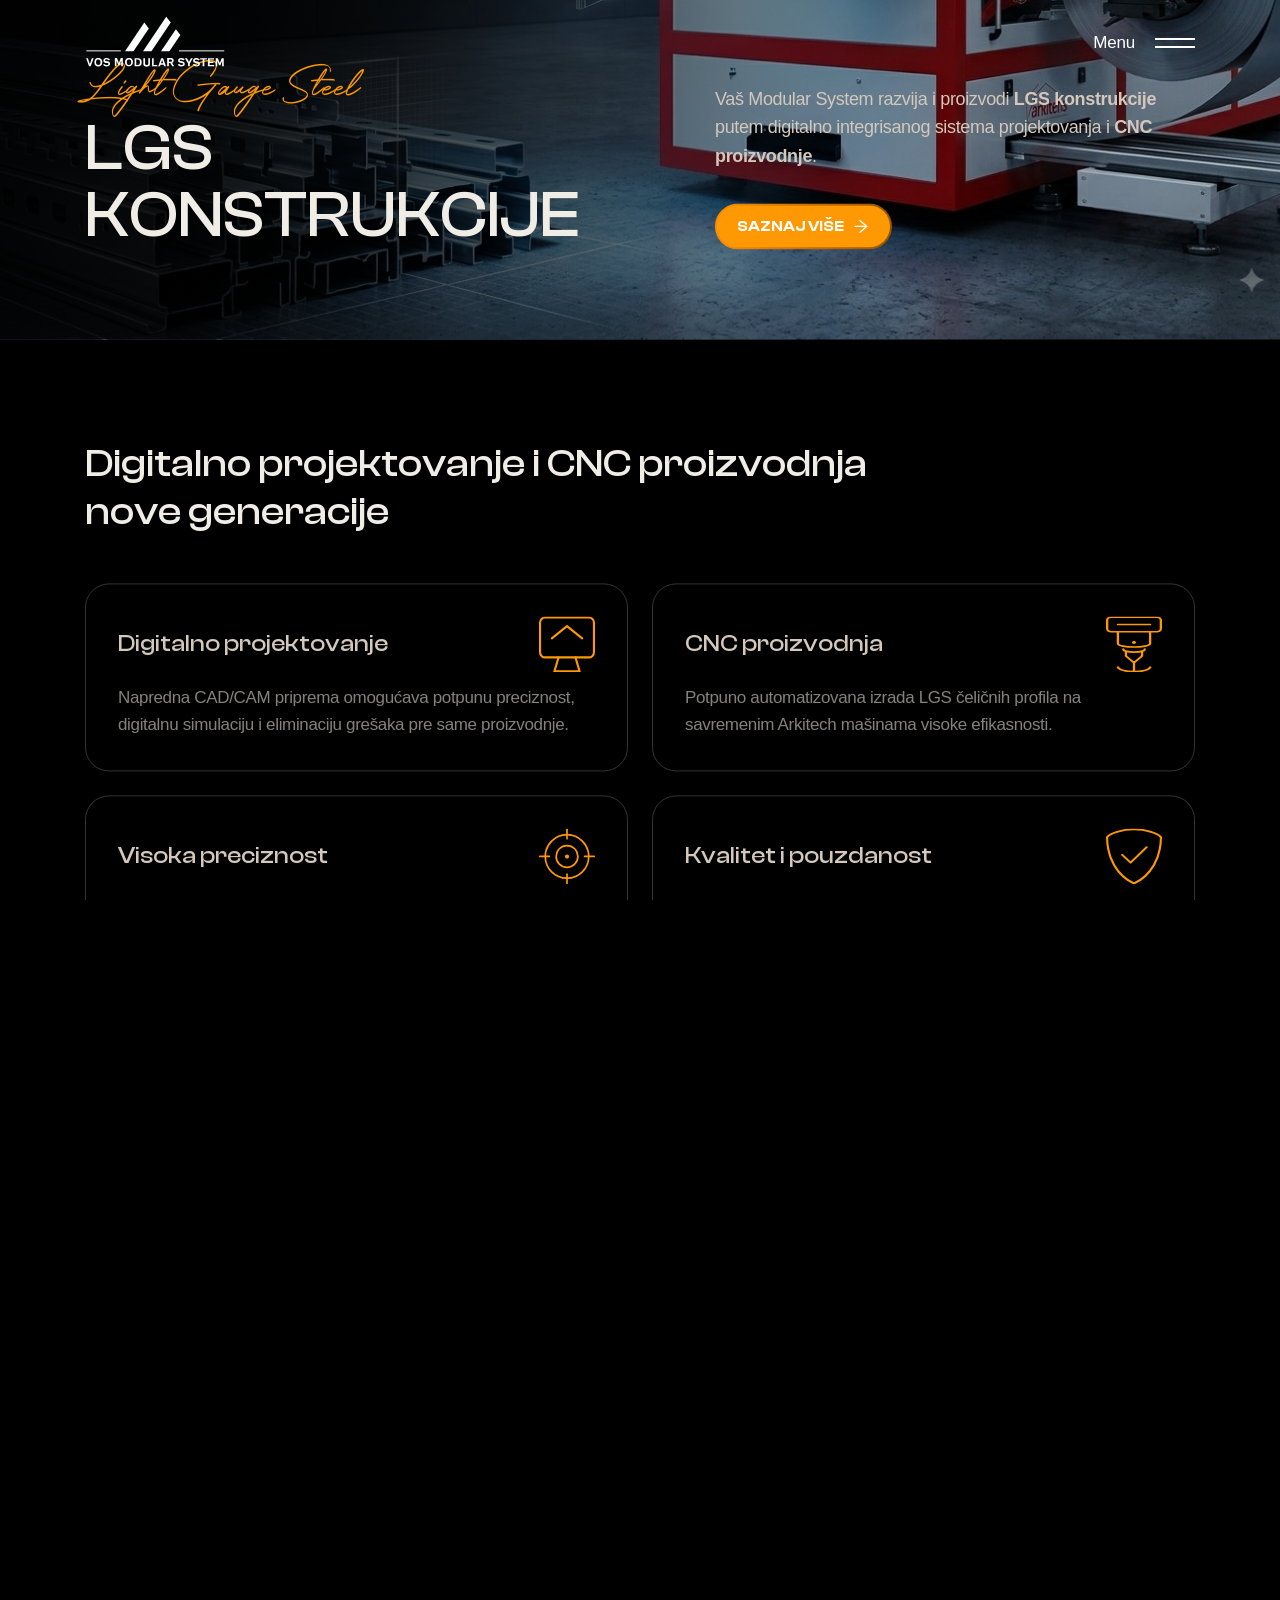
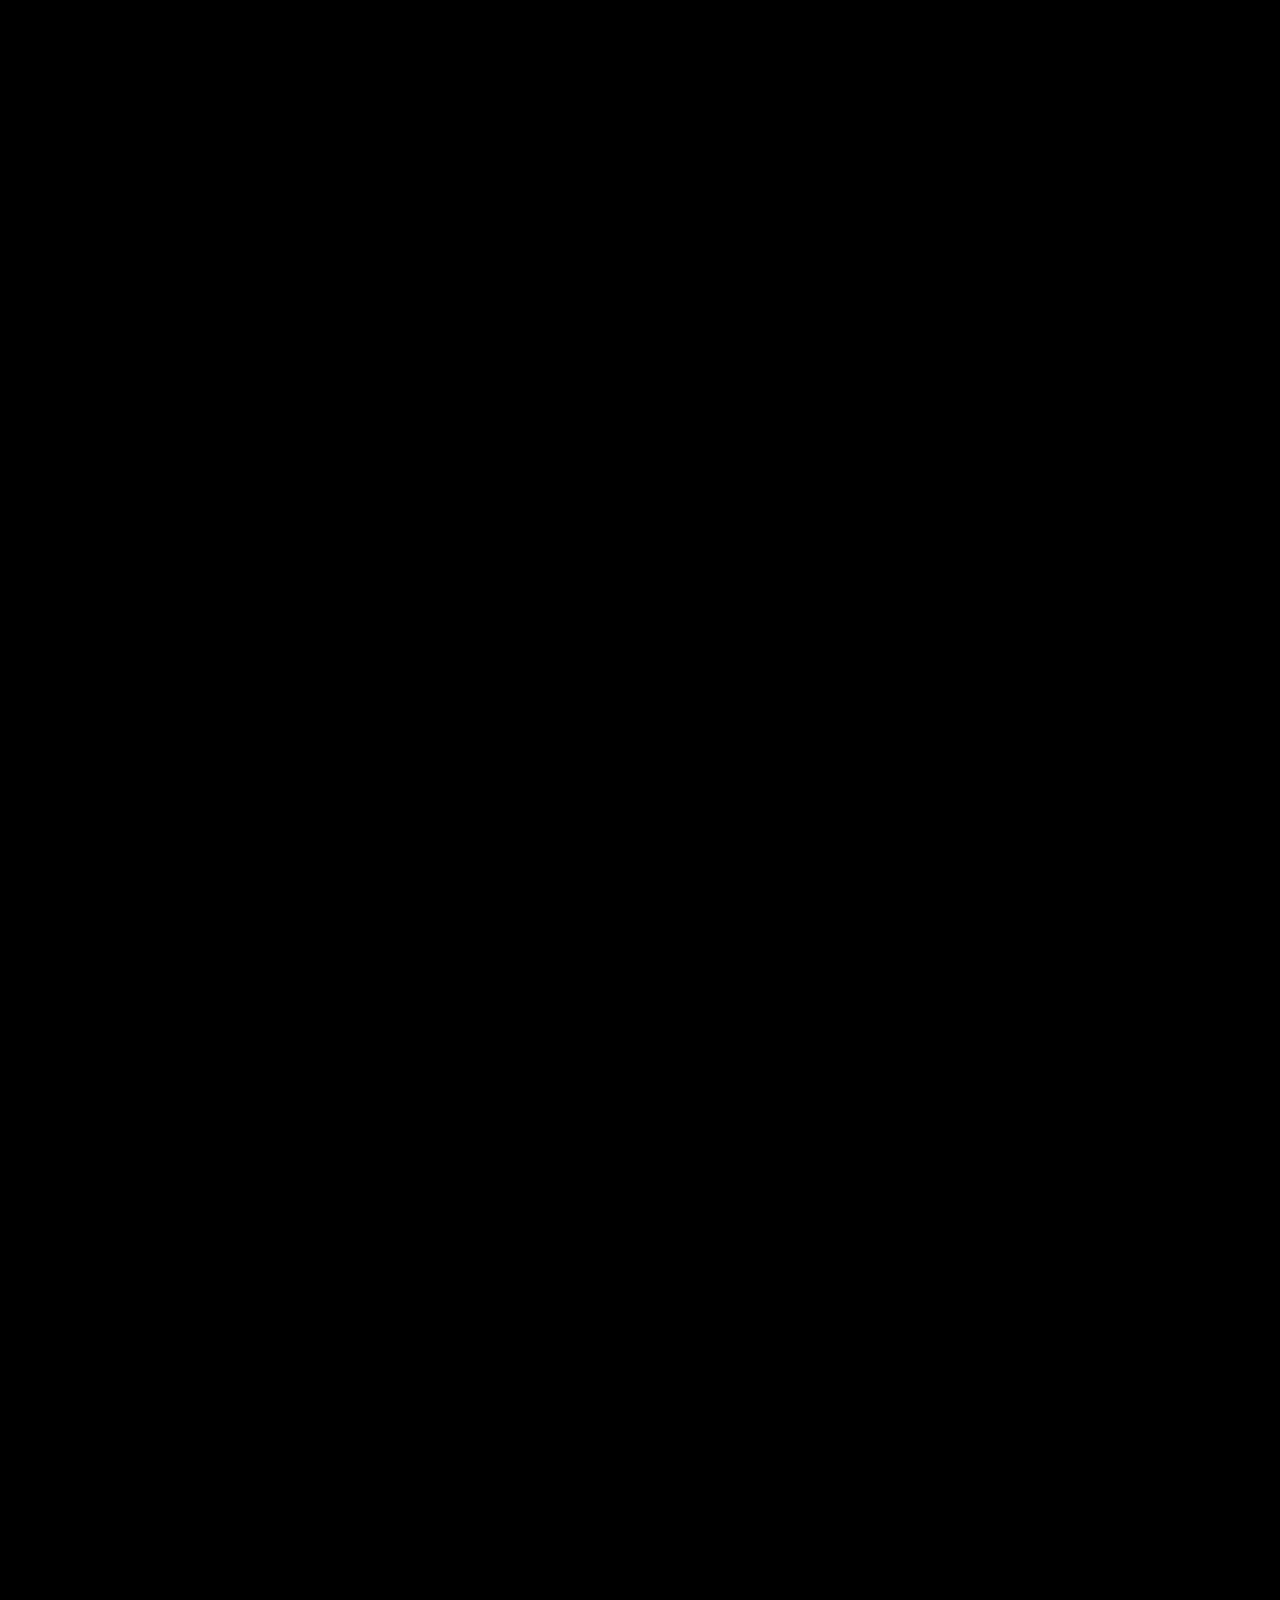
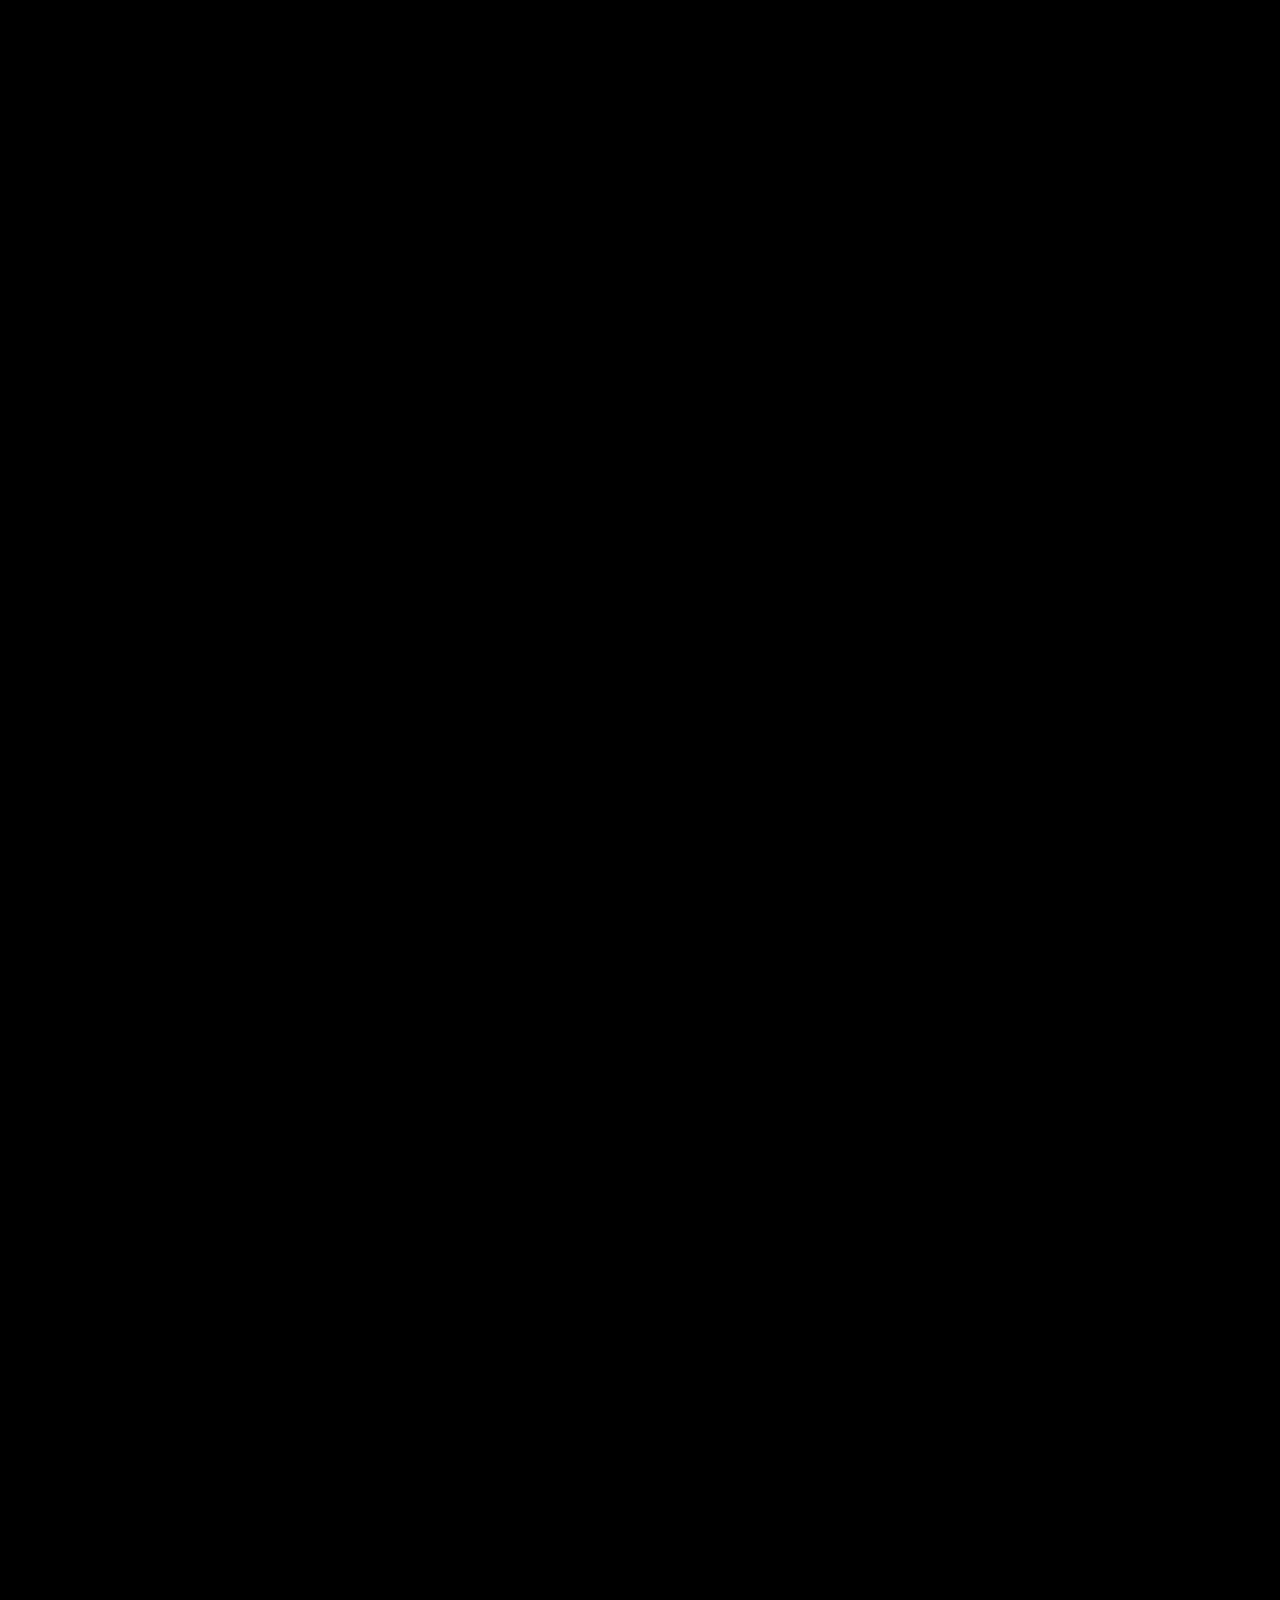
==== lgs.html @ 0635c17c "Fix navbar padding and process-section end alignment - Navbar spacing is now real padding (16px top+" ====
<!DOCTYPE html><html class="no-js" lang="sr"><head>

    <meta charset="utf-8">
    <meta http-equiv="x-ua-compatible" content="ie=edge">
    <title>LGS (Light Gauge Steel) konstrukcije - digitalno projektovanje i CNC proizvodnja - VOS MODULAR SYSTEM</title>
    <meta name="description" content="LGS (Light Gauge Steel) konstrukcije - Vos Modular System razvija i proizvodi LGS konstrukcije putem digitalno integrisanog sistema projektovanja i CNC proizvodnje.">
    <meta name="viewport" content="width=device-width, initial-scale=1">

    <!-- Place favicon.ico in the root directory -->
    <link rel="shortcut icon" type="image/x-icon" href="images/favicon.svg">

    <!-- CSS here -->
    <!-- CSS here -->
    <link rel="stylesheet" href="css/bootstrap.css">
    <link rel="stylesheet" href="css/slick.css">
    <link rel="stylesheet" href="css/swiper-bundle.css">
    <link rel="stylesheet" href="css/magnific-popup.css">
    <link rel="stylesheet" href="css/font-awesome-pro.css">
    <link rel="stylesheet" href="css/spacing.css">
    <link rel="stylesheet" href="css/atropos.min.css">
    <link rel="stylesheet" href="css/main.css">
    <link rel="stylesheet" href="css/lgs.css">
    <link rel="stylesheet" href="css/custom.css">
    <!-- CSS here -->
    <!-- CSS here -->

</head>

<body class="tp-magic-cursor" data-bg-color="#000000">

    <!-- Begin magic cursor -->
    <div id="magic-cursor" class="cursor-white-bg">
        <div id="ball"></div>
    </div>
    <!-- End magic cursor -->

    <!-- preloader start -->
    <div id="preloader">
        <div class="preloader">
            <span></span>
            <span></span>
        </div>
    </div>
    <!-- preloader end  -->


    <!-- back to top start -->
    <div class="back-to-top-wrapper">
        <button id="back_to_top" type="button" class="back-to-top-btn">
            <svg width="12" height="7" viewBox="0 0 12 7" fill="none" xmlns="http://www.w3.org/2000/svg">
                <path d="M11 6L6 1L1 6" stroke="currentColor" stroke-width="1.5" stroke-linecap="round" stroke-linejoin="round"></path>
            </svg>
        </button>
    </div>
    <!-- back to top end -->

    <!-- offcanvas start -->

    <div class="tp-offcanvas-2-area p-relative offcanvas-2-black-bg">
        <div class="tp-offcanvas-2-bg is-left left-box"></div>
        <div class="tp-offcanvas-2-bg is-right right-box d-none d-md-block"></div>
        <div class="tp-offcanvas-2-wrapper">
            <div class="tp-offcanvas-2-left left-box">
                <div class="tp-offcanvas-2-left-wrap d-flex justify-content-between align-items-center">
                    <div class="tp-offcanvas-2-logo">
                        <a href="index.html">
                            <img class="logo-1" data-width="140" src="images/logo-white.svg" alt="">
                            <img class="logo-2" data-width="140" src="images/logo-black.png" alt="">
                        </a>
                    </div>
                    <div class="tp-offcanvas-2-close d-md-none text-end">
                        <button class="tp-offcanvas-2-close-btn">
                            <span class="text">
                                <span>close</span>
                            </span>
                            <span class="d-inline-block">
                                <span>
                                    <svg width="24" height="24" viewBox="0 0 24 24" fill="none" xmlns="http://www.w3.org/2000/svg">
                                        <rect width="32.621" height="1.00918" transform="matrix(0.704882 0.709325 -0.704882 0.709325 1.0061 0)" fill="currentcolor"></rect>
                                        <rect width="32.621" height="1.00918" transform="matrix(0.704882 -0.709325 0.704882 0.709325 0 23.2842)" fill="currentcolor"></rect>
                                    </svg>
                                </span>
                            </span>
                        </button>
                    </div>
                </div>
                <div class="tp-offcanvas-menu counter-row">
                    <nav></nav>
                </div>
            </div>
            <div class="tp-offcanvas-2-right right-box d-none d-md-block p-relative">
                <div class="tp-offcanvas-2-close text-end">
                    <button class="tp-offcanvas-2-close-btn">
                        <span class="text"><span>close</span></span>
                        <span class="d-inline-block">
                            <span>
                                <svg width="38" height="38" viewBox="0 0 38 38" fill="none" xmlns="http://www.w3.org/2000/svg">
                                    <path d="M9.80859 9.80762L28.1934 28.1924" stroke="currentColor" stroke-width="1.5" stroke-linecap="round" stroke-linejoin="round"></path>
                                    <path d="M9.80859 28.1924L28.1934 9.80761" stroke="currentColor" stroke-width="1.5" stroke-linecap="round" stroke-linejoin="round"></path>
                                </svg>
                            </span>
                        </span>
                    </button>
                </div>
                <div class="tp-offcanvas-2-right-info-box mt-160">
                    <h4 class="tp-offcanvas-2-right-info-title">Kontakt</h4>
                    <div class="tp-offcanvas-2-right-info-item">
                        <label class="mb-10">Telefon</label>
                        <a class="tp-line-white" href="tel:+381640510066">+381 64 051 0066</a><br>
                        <a class="tp-line-white" href="tel:+381635566646">+381 63 566 646</a>
                    </div>
                    <div class="tp-offcanvas-2-right-info-item">
                        <label class="mb-10">Email</label>
                        <a class="tp-line-white" href="mailto:office@vos-system.com">office@vos-system.com</a>
                    </div>
                    <div class="tp-offcanvas-2-right-info-item">
                        <label class="mb-10">Adresa</label>
                        <a class="tp-line-white" href="https://www.google.com.bd/maps/place/Vos+System/@45.3799021,20.0602516,17z/data=!3m1!4b1!4m14!1m7!3m6!1s0x475b222dc4f3ee83:0x62e4f84243fef71f!2sVos+System!8m2!3d45.3798984!4d20.0628265!16s%2Fg%2F1tg_vwn9!3m5!1s0x475b222dc4f3ee83:0x62e4f84243fef71f!8m2!3d45.3798984!4d20.0628265!16s%2Fg%2F1tg_vwn9?entry=ttu&g_ep=EgoyMDI2MDYwMS4wIKXMDSoASAFQAw%3D%3D" target="_blank">
                            Čuruška 3, 21230 Žabalj, Srbija
                        </a>
                    </div>
                    <div class="tp-offcanvas-2-right-info-item">
                        <label class="mb-15">Zapratite nas</label>
                        <div class="tp-offcanvas-2-right-social">
                            <a href="https://www.youtube.com/@VOSSYSTEMMODULAR">
                               <svg width="35px" height="35px" viewBox="0 0 48 48" fill="none" xmlns="http://www.w3.org/2000/svg">
<circle cx="24" cy="24" r="20" fill="none"/>
<path fill-rule="evenodd" clip-rule="evenodd" d="M35.3005 16.3781C35.6996 16.7772 35.9872 17.2739 36.1346 17.8187C36.9835 21.2357 36.7873 26.6324 36.1511 30.1813C36.0037 30.7261 35.7161 31.2228 35.317 31.6219C34.9179 32.021 34.4212 32.3086 33.8764 32.456C31.8819 33 23.8544 33 23.8544 33C23.8544 33 15.8269 33 13.8324 32.456C13.2876 32.3086 12.7909 32.021 12.3918 31.6219C11.9927 31.2228 11.7051 30.7261 11.5577 30.1813C10.7038 26.7791 10.9379 21.3791 11.5412 17.8352C11.6886 17.2903 11.9762 16.7936 12.3753 16.3945C12.7744 15.9954 13.2711 15.7079 13.8159 15.5604C15.8104 15.0165 23.8379 15 23.8379 15C23.8379 15 31.8654 15 33.8599 15.544C34.4047 15.6914 34.9014 15.979 35.3005 16.3781ZM27.9423 24L21.283 27.8571V20.1428L27.9423 24Z" fill="currentcolor"/>
</svg>
                            </a>
                            <a href="https://www.facebook.com/vosmodularsystem">
                          <svg width="17px" height="17px" viewBox="0 0 16 16" xmlns="http://www.w3.org/2000/svg" fill="none"><path fill="currentcolor" d="M15 8a7 7 0 00-7-7 7 7 0 00-1.094 13.915v-4.892H5.13V8h1.777V6.458c0-1.754 1.045-2.724 2.644-2.724.766 0 1.567.137 1.567.137v1.723h-.883c-.87 0-1.14.54-1.14 1.093V8h1.941l-.31 2.023H9.094v4.892A7.001 7.001 0 0015 8z"/></svg>
                            </a>
                            <a href="https://www.instagram.com/vosmodularsystem">
                                <svg width="17" height="17" viewBox="0 0 17 17" fill="none" xmlns="http://www.w3.org/2000/svg">
                                    <path d="M12.8438 5.15771C13.396 5.15771 13.8438 4.71 13.8438 4.15771C13.8438 3.60543 13.396 3.15771 12.8438 3.15771V5.15771ZM12.8348 3.15771C12.2825 3.15771 11.8348 3.60543 11.8348 4.15771C11.8348 4.71 12.2825 5.15771 12.8348 5.15771V3.15771ZM8.5 15C6.70396 15 5.45753 14.9979 4.51848 14.8716C3.60819 14.7492 3.13786 14.5269 2.80546 14.1945L1.39124 15.6088C2.15719 16.3747 3.11992 16.7016 4.25198 16.8538C5.35528 17.0021 6.7605 17 8.5 17V15ZM0 8.5C0 10.2395 -0.00212373 11.6447 0.146211 12.748C0.298413 13.8801 0.625299 14.8428 1.39124 15.6088L2.80546 14.1945C2.47305 13.8621 2.25076 13.3918 2.12838 12.4815C2.00212 11.5425 2 10.296 2 8.5H0ZM15 8.5C15 10.296 14.9979 11.5425 14.8716 12.4815C14.7492 13.3918 14.5269 13.8621 14.1945 14.1945L15.6088 15.6088C16.3747 14.8428 16.7016 13.8801 16.8538 12.748C17.0021 11.6447 17 10.2395 17 8.5H15ZM8.5 17C10.2395 17 11.6447 17.0021 12.748 16.8538C13.8801 16.7016 14.8428 16.3747 15.6088 15.6088L14.1945 14.1945C13.8621 14.5269 13.3918 14.7492 12.4815 14.8716C11.5425 14.9979 10.296 15 8.5 15V17ZM8.5 2C10.296 2 11.5425 2.00212 12.4815 2.12838C13.3918 2.25076 13.8621 2.47305 14.1945 2.80546L15.6088 1.39124C14.8428 0.625299 13.8801 0.298413 12.748 0.146211C11.6447 -0.00212374 10.2395 0 8.5 0V2ZM17 8.5C17 6.7605 17.0021 5.35528 16.8538 4.25198C16.7016 3.11992 16.3747 2.15719 15.6088 1.39124L14.1945 2.80546C14.5269 3.13786 14.7492 3.60819 14.8716 4.51848C14.9979 5.45753 15 6.70396 15 8.5H17ZM8.5 0C6.7605 0 5.35528 -0.00212374 4.25198 0.146211C3.11992 0.298413 2.15719 0.625299 1.39124 1.39124L2.80546 2.80546C3.13786 2.47305 3.60819 2.25076 4.51848 2.12838C5.45753 2.00212 6.70396 2 8.5 2V0ZM2 8.5C2 6.70396 2.00212 5.45753 2.12838 4.51848C2.25076 3.60819 2.47305 3.13786 2.80546 2.80546L1.39124 1.39124C0.625299 2.15719 0.298413 3.11992 0.146211 4.25198C-0.00212373 5.35528 0 6.7605 0 8.5H2ZM11.0545 8.50136C11.0545 9.91114 9.91163 11.054 8.50185 11.054V13.054C11.0162 13.054 13.0545 11.0157 13.0545 8.50136H11.0545ZM8.50185 11.054C7.09207 11.054 5.94922 9.91114 5.94922 8.50136H3.94922C3.94922 11.0157 5.9875 13.054 8.50185 13.054V11.054ZM5.94922 8.50136C5.94922 7.09158 7.09207 5.94873 8.50185 5.94873V3.94873C5.9875 3.94873 3.94922 5.98701 3.94922 8.50136H5.94922ZM8.50185 5.94873C9.91163 5.94873 11.0545 7.09158 11.0545 8.50136H13.0545C13.0545 5.98701 11.0162 3.94873 8.50185 3.94873V5.94873ZM12.8438 3.15771H12.8348V5.15771H12.8438V3.15771Z" fill="currentcolor"></path>
                                </svg>
                            </a>
                        </div>
                    </div>
                </div>
            </div>
        </div>
    </div>
    <!-- offcanvas end -->

    <!-- header area start -->
    <header>

        <!-- header area start -->
        <div class="tp-header-2-area z-index-3 header-nav-spacing ">
            <div class="container container-1750">
                <div class="row align-items-center">
                    <div class="col-6">
                        <div class="tp-header-logo">
                            <a href="index.html"><img data-width="140px" src="images/logo-white.svg" alt=""></a>
                        </div>
                    </div>
                    <div class="col-6">
                        <div class="tp-header-2-right d-flex justify-content-end">
                            <button class="tp-header-2-bar tp-offcanvas-open-btn d-flex align-items-center">
                                <span>Menu</span>
                                <span>
                                    <i></i>
                                    <i></i>
                                </span>
                            </button>
                        </div>
                    </div>
                </div>
            </div>
        </div>

        <nav class="tp-mobile-menu-active d-none">
            <ul>
                <li class="has-dropdown p-static is-active">
                    <a >TEHNOLOGIJA</a>
                    <ul class="tp-submenu submenu">
                        <li><a href="/lgs">LGS konstrukcije</a></li>
                        <li><a href="doc/sip.pdf" target="_blank" rel="noopener noreferrer">SIP paneli</a></li>
                        <li><a href="doc/score.pdf" target="_blank" rel="noopener noreferrer">STEEL CORE Sistem</a></li>
                        <li><a href="doc/mgo.pdf" target="_blank" rel="noopener noreferrer">MgO paneli</a></li>

                    </ul>
                </li>
                 <li class="has-dropdown p-static is-active">
                    <a >PROIZVODI</a>
                    <ul class="tp-submenu submenu">
                        <li><a href="doc/space.pdf" target="_blank" rel="noopener noreferrer">Space Kapsula</a></li>
                        <li><a href="doc/ecap.pdf" target="_blank" rel="noopener noreferrer">E-Kapsula</a></li>
                        <li><a href="doc/xmod.pdf" target="_blank" rel="noopener noreferrer">X-MOD Line</a></li>
                        <li><a href="doc/mhome.pdf" target="_blank" rel="noopener noreferrer">Modularne Kuće</a></li>

						<li><a href="doc/kit 01.pdf" target="_blank" rel="noopener noreferrer">LGS KIT</a></li>
                        <li><a href="doc/kit 02.pdf" target="_blank" rel="noopener noreferrer">LGS+SIP KIT</a></li>
                        <li><a href="doc/kit 03.pdf" target="_blank" rel="noopener noreferrer">LGS+SIP/MgO KIT</a></li>



                    </ul>
                </li>
				 <li class="has-dropdown p-static is-active">
                    <a >360°PREGLED</a>
                    <ul class="tp-submenu submenu">

						<li><a href="https://my.matterport.com/show/?m=LvjTjAGMy9D" target="_blank" rel="noopener noreferrer">SPACE KAPSULA</a></li>
						<li><a href="https://my.matterport.com/show/?m=Ng99ZKTcBRJ" target="_blank" rel="noopener noreferrer">E-KAPSULA</a></li>
                        <li><a href="https://my.matterport.com/show/?m=ZeMni5wGzuD" target="_blank" rel="noopener noreferrer">XMODline B24-SL</a></li>
                        <li><a href="https://my.matterport.com/show/?m=9GBvYPCqosd" target="_blank" rel="noopener noreferrer">MALI PALIĆ</a></li>
                        <li><a href="https://my.matterport.com/show/?m=togwt7eFjQd" target="_blank" rel="noopener noreferrer">PR 10-30 LUX</a></li>

                    </ul>
                </li>


            </ul>
        </nav>
        <!-- header area end -->

    </header>
    <!-- header area end -->

    <div id="smooth-wrapper">
        <div id="smooth-content">

            <main>

                <!-- lgs hero start -->
                <div class="lgs2-hero">
                    <div class="container container-1750 lgs2-hero-content">
                        <div class="lgs2-hero-title-col">
                            <span class="lgs2-hero-script">Light Gauge Steel</span>
                            <h1 class="lgs2-hero-title">LGS Konstrukcije</h1>
                        </div>
                        <div class="lgs2-hero-side">
                            <p class="lgs2-hero-desc">Vaš Modular System razvija i proizvodi <strong>LGS konstrukcije</strong> putem digitalno integrisanog sistema projektovanja i <strong>CNC proizvodnje</strong>.</p>
                            <a class="lgs2-btn" href="#lgs2-intro">SAZNAJ VIŠE <img src="images/lgs2-arrow.svg" alt=""></a>
                        </div>
                    </div>
                </div>
                <!-- lgs hero end -->

                <!-- intro / feature cards start -->
                <div class="lgs2-section pt-100 pb-100" id="lgs2-intro">
                    <div class="container container-1750">
                        <h2 class="lgs2-heading">Digitalno projektovanje i CNC proizvodnja nove generacije</h2>
                        <div class="lgs2-card-grid">
                            <div class="lgs2-card">
                                <div class="lgs2-card-top">
                                    <h3 class="lgs2-card-title">Digitalno projektovanje</h3>
                                    <div class="lgs2-card-icon"><img src="images/lgs2-icon-digital.svg" alt=""></div>
                                </div>
                                <p class="lgs2-card-desc">Napredna CAD/CAM priprema omogućava potpunu preciznost, digitalnu simulaciju i eliminaciju grešaka pre same proizvodnje.</p>
                            </div>
                            <div class="lgs2-card">
                                <div class="lgs2-card-top">
                                    <h3 class="lgs2-card-title">CNC proizvodnja</h3>
                                    <div class="lgs2-card-icon"><img src="images/lgs2-icon-cnc.svg" alt=""></div>
                                </div>
                                <p class="lgs2-card-desc">Potpuno automatizovana izrada LGS čeličnih profila na savremenim Arkitech mašinama visoke efikasnosti.</p>
                            </div>
                            <div class="lgs2-card">
                                <div class="lgs2-card-top">
                                    <h3 class="lgs2-card-title">Visoka preciznost</h3>
                                    <div class="lgs2-card-icon"><img src="images/lgs2-icon-precision.svg" alt=""></div>
                                </div>
                                <p class="lgs2-card-desc">Milimetarska tačnost sečenja, štancovanja i perforacije za besprekorno uklapanje svih elemenata na terenu.</p>
                            </div>
                            <div class="lgs2-card">
                                <div class="lgs2-card-top">
                                    <h3 class="lgs2-card-title">Kvalitet i pouzdanost</h3>
                                    <div class="lgs2-card-icon"><img src="images/lgs2-icon-quality.svg" alt=""></div>
                                </div>
                                <p class="lgs2-card-desc">Sertifikovani čelični profili visoke nosivosti i otpornosti na koroziju, projektovani za dugovečnost.</p>
                            </div>
                        </div>
                    </div>
                </div>
                <!-- intro / feature cards end -->

                <!-- process (sticky image, steps scroll) start -->
                <div class="lgs2-section pt-100 pb-100">
                    <div class="container container-1750">
                        <div class="lgs2-process-row">
                            <div class="lgs2-process-media" id="lgs2-process-media">
                                <div class="lgs2-process-media-frame is-active" data-step="1"><span>Slika koraka 1</span></div>
                                <div class="lgs2-process-media-frame" data-step="2"><span>Slika koraka 2</span></div>
                                <div class="lgs2-process-media-frame" data-step="3"><span>Slika koraka 3</span></div>
                                <div class="lgs2-process-media-frame" data-step="4"><span>Slika koraka 4</span></div>
                            </div>
                            <div class="lgs2-process-content" id="lgs2-process-content">
                                <div class="lgs2-process-heading">
                                    <span class="lgs2-hero-script" style="font-size:32px;">Proces</span>
                                    <h2 class="lgs2-heading" style="margin-bottom:0;">Od digitalnog modela do gotovog čeličnog sklopa u četiri jednostavna koraka.</h2>
                                </div>
                                <div class="lgs2-process-step is-active" data-step="1">
                                    <span class="lgs2-step-num">1</span>
                                    <p class="lgs2-step-text">Lorem ipsum dolor sit amet, consectetur adipiscing elit, sed do eiusmod tempor incididunt ut labore et dolore magna aliqua 1.</p>
                                </div>
                                <div class="lgs2-process-step" data-step="2">
                                    <span class="lgs2-step-num">2</span>
                                    <p class="lgs2-step-text">Lorem ipsum dolor sit amet, consectetur adipiscing elit, sed do eiusmod tempor incididunt ut labore et dolore magna aliqua 2.</p>
                                </div>
                                <div class="lgs2-process-step" data-step="3">
                                    <span class="lgs2-step-num">3</span>
                                    <p class="lgs2-step-text">Lorem ipsum dolor sit amet, consectetur adipiscing elit, sed do eiusmod tempor incididunt ut labore et dolore magna aliqua 3.</p>
                                </div>
                                <div class="lgs2-process-step" data-step="4">
                                    <span class="lgs2-step-num">4</span>
                                    <p class="lgs2-step-text">Lorem ipsum dolor sit amet, consectetur adipiscing elit, sed do eiusmod tempor incididunt ut labore et dolore magna aliqua 4.</p>
                                </div>
                            </div>
                        </div>
                    </div>
                </div>
                <!-- process end -->

                <!-- gallery / benefits start -->
                <div class="lgs2-section pt-100 pb-100">
                    <div class="container container-1750">
                        <div class="lgs2-gallery-row">
                            <div class="lgs2-gallery-col">
                                <h2 class="lgs2-heading" style="margin-bottom:24px;">Prednosti VOS LGS sistema</h2>
                                <ul class="lgs2-check-list">
                                    <li><img src="images/lgs2-icon-check.svg" alt="">Automatizovana CNC linija najviše preciznosti</li>
                                    <li><img src="images/lgs2-icon-check.svg" alt="">Brza proizvodnja i tačna dimenziona kontrola</li>
                                    <li><img src="images/lgs2-icon-check.svg" alt="">Optimizacija materijala i smanjenje otpada</li>
                                    <li><img src="images/lgs2-icon-check.svg" alt="">Visoka nosivost, laka konstrukcija, dugotrajnost</li>
                                </ul>
                            </div>
                            <div class="lgs2-gallery-col">
                                <div class="lgs2-gallery-img">
                                    <img src="images/lgs2-hero.jpg" alt="LGS proizvodnja">
                                </div>
                            </div>
                        </div>
                    </div>
                </div>
                <!-- gallery / benefits end -->

            </main>

            <footer>

                <!-- footer area start -->
                <div class="des-footer-wrap pb-20">
                    <div class="des-footer-area des-footer-bg text-center include-bg hero-footer" >
                        <div class="des-footer-top d-flex align-items-center justify-content-between">
                            <span>Hibridni LGS+SIP Sistemi</span>
                            <div class="des-footer-logo">
                                <a href="index.html"><img data-width="140px" src="images/logo-white.svg" alt=""></a>
                            </div>
                            <span>Made in Serbia</span>
                        </div>
                        <div class="des-footer-middle">
                            <span>Kontaktirajte nas da oživimo vašu viziju</span>
                            <h3 class="des-footer-title"><a class="text-scale-anim " >vos modular system</a>
							</h3>



                        </div>
                        <div class="des-footer-bottom d-flex align-items-center justify-content-between">
                            <span class="footer-contact">
                                <span class="footer-contact-row">Kontakt Telefon:<br>
<a class="tp-line-white footer-contact-link" href="tel:+381640510066">+381 64 051 0066</a>, <a class="tp-line-white footer-contact-link" href="tel:+381635566646">+381 63 566 646</a></span>
                                <span class="footer-contact-row">Email: <a class="tp-line-white footer-contact-link" href="mailto:office@vos-system.com">office@vos-system.com</a></span>
                                <span class="footer-contact-row">Adresa: <a class="tp-line-white footer-contact-link" href="https://www.google.com.bd/maps/place/Vos+System/@45.3799021,20.0602516,17z/data=!3m1!4b1!4m14!1m7!3m6!1s0x475b222dc4f3ee83:0x62e4f84243fef71f!2sVos+System!8m2!3d45.3798984!4d20.0628265!16s%2Fg%2F1tg_vwn9!3m5!1s0x475b222dc4f3ee83:0x62e4f84243fef71f!8m2!3d45.3798984!4d20.0628265!16s%2Fg%2F1tg_vwn9?entry=ttu&g_ep=EgoyMDI2MDYwMS4wIKXMDSoASAFQAw%3D%3D" target="_blank" rel="noopener noreferrer">Čuruška 3, 21230 Žabalj, Srbija</a></span>
                            </span>
                            <div class="des-footer-bottom-social text-center">
                                <a href="https://www.youtube.com/@VOSSYSTEMMODULAR">YouTube</a>
                                <a href="https://www.instagram.com/vosmodularsystem">Instagram</a>
                                <a href="https://www.facebook.com/vosmodularsystem">Facebook</a>

                            </div>
                            <span>Copyright © 2026</span>
                        </div>
                    </div>
                </div>
                <!-- footer area end -->

            </footer>

        </div>
    </div>


    <!-- JS here -->

    <!-- JS here -->


    <script src="js/jquery.js"></script>
    <script src="js/bootstrap-bundle.js"></script>
    <script src="js/swiper-bundle.js"></script>
    <script src="js/plugin.js"></script>
    <script src="js/three.js"></script>
    <script src="js/slick.js"></script>
    <script src="js/scroll-magic.js"></script>
    <script src="js/hover-effect.umd.js"></script>
    <script src="js/magnific-popup.js"></script>
    <script src="js/parallax-slider.js"></script>
    <script src="js/nice-select.js"></script>
    <script src="js/purecounter.js"></script>
    <script src="js/isotope-pkgd.js"></script>
    <script src="js/imagesloaded-pkgd.js"></script>
    <script src="js/ajax-form.js"></script>
    <script src="js/Observer.min.js"></script>
    <script src="js/splitting.min.js"></script>
    <script src="js/webgl.js"></script>
    <script src="js/parallax-scroll.js"></script>
    <script src="js/atropos.js"></script>
    <script src="js/slider-active.js"></script>
    <script src="js/main.js"></script>
    <script src="js/tp-cursor.js"></script>
    <script src="js/portfolio-slider-1.js"></script>
    <script type="module" src="js/distortion-img.js"></script>
    <script type="module" src="js/index.js"></script>
    <script type="module" src="js/index_1.js"></script>
    <script>
      // Late-loading images/fonts can shift the page after GSAP ScrollTrigger
      // has already measured trigger positions, leaving fade-in content stuck
      // hidden. Re-measure once everything has actually finished loading.
      (function () {
        function refresh() {
          if (window.ScrollTrigger) ScrollTrigger.refresh();
        }
        window.addEventListener('load', refresh);
        if (window.document.fonts && document.fonts.ready) {
          document.fonts.ready.then(refresh);
        }
      })();
    </script>
    <script>
      // Proces section: the image stays pinned while the step text scrolls
      // past beneath it. This page uses GSAP ScrollSmoother (see main.js),
      // which plain CSS `position: sticky` does not track correctly — the
      // pin has to go through ScrollTrigger's own pin instead.
      //
      // Set up only after the window has fully loaded: matchMedia's query
      // is evaluated against the viewport at call time, and on first paint
      // that size isn't always settled yet, which was silently skipping
      // the pin entirely.
      window.addEventListener('load', function () {
        var steps = document.querySelectorAll('.lgs2-process-step');
        var frames = document.querySelectorAll('.lgs2-process-media-frame');
        if (!steps.length || !frames.length || !window.ScrollTrigger) return;

        function setActive(stepNumber) {
          steps.forEach(function (el) {
            el.classList.toggle('is-active', el.getAttribute('data-step') === stepNumber);
          });
          frames.forEach(function (el) {
            el.classList.toggle('is-active', el.getAttribute('data-step') === stepNumber);
          });
        }

        // The step-swap line sits at 35% down the viewport instead of
        // dead center (50%). Scrolling down moves content UP the screen,
        // so a smaller % (higher up, closer to the top) needs *more*
        // scroll to reach — that's what delays the swap, holding the
        // current step/image past center instead of swapping right when
        // the boundary crosses it.
        var SWAP_LINE = '35%';

        // The pinned image sits at a fixed 'top 110' with a 560px height —
        // its own visual center is at 110 + 560/2 = 390px down the
        // viewport, NOT the viewport's true center (450px, which is what
        // 'center center' would have used). The section should end when
        // the last step's text is centered against that image, so the end
        // condition has to target 390px specifically, not viewport-center.
        var MEDIA_CENTER_PX = 110 + 560 / 2;
        var lastStep = steps[steps.length - 1];
        ScrollTrigger.matchMedia({
          '(min-width: 1201px)': function () {
            ScrollTrigger.create({
              trigger: '#lgs2-process-content',
              start: 'top 110',
              endTrigger: lastStep,
              end: 'center ' + MEDIA_CENTER_PX + 'px',
              pin: '#lgs2-process-media',
            });
          },
        });

        // Step activation runs through ScrollTrigger too (not
        // IntersectionObserver) — the same engine already tracking this
        // page's GSAP-driven scroll position for the pin above. The last
        // step's own end matches the pin's end above (both target the
        // image's visual center) so the highlighted text and the pin
        // release together, right where the text sits centered on the image.
        steps.forEach(function (step, i) {
          var isLast = i === steps.length - 1;
          ScrollTrigger.create({
            trigger: step,
            start: 'top ' + SWAP_LINE,
            end: isLast ? 'center ' + MEDIA_CENTER_PX + 'px' : 'bottom ' + SWAP_LINE,
            onToggle: function (self) {
              if (self.isActive) setActive(step.getAttribute('data-step'));
            },
          });
        });
      });
    </script>

    <!-- JS here -->
    <!-- JS here -->



</body></html>
---- css/spacing.css ----
.mt-5{margin-top:5px !important}.mt-10{margin-top:10px}.mt-15{margin-top:15px}.mt-20{margin-top:20px}.mt-25{margin-top:25px}.mt-30{margin-top:30px}.mt-35{margin-top:35px}.mt-40{margin-top:40px}.mt-45{margin-top:45px}.mt-50{margin-top:50px}.mt-55{margin-top:55px}.mt-60{margin-top:60px}.mt-65{margin-top:65px}.mt-70{margin-top:70px}.mt-75{margin-top:75px}.mt-80{margin-top:80px}.mt-85{margin-top:85px}.mt-90{margin-top:90px}.mt-95{margin-top:95px}.mt-100{margin-top:100px}.mt-105{margin-top:105px}.mt-110{margin-top:110px}.mt-115{margin-top:115px}.mt-120{margin-top:120px}.mt-125{margin-top:125px}.mt-130{margin-top:130px}.mt-135{margin-top:135px}.mt-140{margin-top:140px}.mt-145{margin-top:145px}.mt-150{margin-top:150px}.mt-155{margin-top:155px}.mt-160{margin-top:160px}.mt-165{margin-top:165px}.mt-170{margin-top:170px}.mt-175{margin-top:175px}.mt-180{margin-top:180px}.mt-185{margin-top:185px}.mt-190{margin-top:190px}.mt-195{margin-top:195px}.mt-200{margin-top:200px}.mb-5{margin-bottom:5px !important}.mb-10{margin-bottom:10px}.mb-15{margin-bottom:15px}.mb-20{margin-bottom:20px}.mb-25{margin-bottom:25px}.mb-30{margin-bottom:30px}.mb-35{margin-bottom:35px}.mb-40{margin-bottom:40px}.mb-45{margin-bottom:45px}.mb-50{margin-bottom:50px}.mb-55{margin-bottom:55px}.mb-60{margin-bottom:60px}.mb-65{margin-bottom:65px}.mb-70{margin-bottom:70px}.mb-75{margin-bottom:75px}.mb-80{margin-bottom:80px}.mb-85{margin-bottom:85px}.mb-90{margin-bottom:90px}.mb-95{margin-bottom:95px}.mb-100{margin-bottom:100px}.mb-105{margin-bottom:105px}.mb-110{margin-bottom:110px}.mb-115{margin-bottom:115px}.mb-120{margin-bottom:120px}.mb-125{margin-bottom:125px}.mb-130{margin-bottom:130px}.mb-135{margin-bottom:135px}.mb-140{margin-bottom:140px}.mb-145{margin-bottom:145px}.mb-150{margin-bottom:150px}.mb-155{margin-bottom:155px}.mb-160{margin-bottom:160px}.mb-165{margin-bottom:165px}.mb-170{margin-bottom:170px}.mb-175{margin-bottom:175px}.mb-180{margin-bottom:180px}.mb-185{margin-bottom:185px}.mb-190{margin-bottom:190px}.mb-195{margin-bottom:195px}.mb-200{margin-bottom:200px}.ml-5{margin-left:5px}.ml-10{margin-left:10px}.ml-15{margin-left:15px}.ml-20{margin-left:20px}.ml-25{margin-left:25px}.ml-30{margin-left:30px}.ml-35{margin-left:35px}.ml-40{margin-left:40px}.ml-45{margin-left:45px}.ml-50{margin-left:50px}.ml-55{margin-left:55px}.ml-60{margin-left:60px}.ml-65{margin-left:65px}.ml-70{margin-left:70px}.ml-75{margin-left:75px}.ml-80{margin-left:80px}.ml-85{margin-left:85px}.ml-90{margin-left:90px}.ml-95{margin-left:95px}.ml-100{margin-left:100px}.ml-105{margin-left:105px}.ml-110{margin-left:110px}.ml-115{margin-left:115px}.ml-120{margin-left:120px}.ml-125{margin-left:125px}.ml-130{margin-left:130px}.ml-135{margin-left:135px}.ml-140{margin-left:140px}.ml-145{margin-left:145px}.ml-150{margin-left:150px}.ml-155{margin-left:155px}.ml-160{margin-left:160px}.ml-165{margin-left:165px}.ml-170{margin-left:170px}.ml-175{margin-left:175px}.ml-180{margin-left:180px}.ml-185{margin-left:185px}.ml-190{margin-left:190px}.ml-195{margin-left:195px}.ml-200{margin-left:200px}.mr-5{margin-right:5px}.mr-10{margin-right:10px}.mr-15{margin-right:15px}.mr-20{margin-right:20px}.mr-25{margin-right:25px}.mr-30{margin-right:30px}.mr-35{margin-right:35px}.mr-40{margin-right:40px}.mr-45{margin-right:45px}.mr-50{margin-right:50px}.mr-55{margin-right:55px}.mr-60{margin-right:60px}.mr-65{margin-right:65px}.mr-70{margin-right:70px}.mr-75{margin-right:75px}.mr-80{margin-right:80px}.mr-85{margin-right:85px}.mr-90{margin-right:90px}.mr-95{margin-right:95px}.mr-100{margin-right:100px}.mr-105{margin-right:105px}.mr-110{margin-right:110px}.mr-115{margin-right:115px}.mr-120{margin-right:120px}.mr-125{margin-right:125px}.mr-130{margin-right:130px}.mr-135{margin-right:135px}.mr-140{margin-right:140px}.mr-145{margin-right:145px}.mr-150{margin-right:150px}.mr-155{margin-right:155px}.mr-160{margin-right:160px}.mr-165{margin-right:165px}.mr-170{margin-right:170px}.mr-175{margin-right:175px}.mr-180{margin-right:180px}.mr-185{margin-right:185px}.mr-190{margin-right:190px}.mr-195{margin-right:195px}.mr-200{margin-right:200px}.pt-5{padding-top:5px !important}.pt-10{padding-top:10px}.pt-15{padding-top:15px}.pt-20{padding-top:20px}.pt-25{padding-top:25px}.pt-30{padding-top:30px}.pt-35{padding-top:35px}.pt-40{padding-top:40px}.pt-45{padding-top:45px}.pt-50{padding-top:50px}.pt-55{padding-top:55px}.pt-60{padding-top:60px}.pt-65{padding-top:65px}.pt-70{padding-top:70px}.pt-75{padding-top:75px}.pt-80{padding-top:80px}.pt-85{padding-top:85px}.pt-90{padding-top:90px}.pt-95{padding-top:95px}.pt-100{padding-top:100px}.pt-105{padding-top:105px}.pt-110{padding-top:110px}.pt-115{padding-top:115px}.pt-120{padding-top:120px}.pt-125{padding-top:125px}.pt-130{padding-top:130px}.pt-135{padding-top:135px}.pt-140{padding-top:140px}.pt-145{padding-top:145px}.pt-150{padding-top:150px}.pt-155{padding-top:155px}.pt-160{padding-top:160px}.pt-165{padding-top:165px}.pt-170{padding-top:170px}.pt-175{padding-top:175px}.pt-180{padding-top:180px}.pt-185{padding-top:185px}.pt-190{padding-top:190px}.pt-195{padding-top:195px}.pt-200{padding-top:200px}.pt-270{padding-top:270px}.pb-5{padding-bottom:5px !important}.pb-10{padding-bottom:10px}.pb-15{padding-bottom:15px}.pb-20{padding-bottom:20px}.pb-25{padding-bottom:25px}.pb-30{padding-bottom:30px}.pb-35{padding-bottom:35px}.pb-40{padding-bottom:40px}.pb-45{padding-bottom:45px}.pb-50{padding-bottom:50px}.pb-55{padding-bottom:55px}.pb-60{padding-bottom:60px}.pb-65{padding-bottom:65px}.pb-70{padding-bottom:70px}.pb-75{padding-bottom:75px}.pb-80{padding-bottom:80px}.pb-85{padding-bottom:85px}.pb-90{padding-bottom:90px}.pb-95{padding-bottom:95px}.pb-100{padding-bottom:100px}.pb-105{padding-bottom:105px}.pb-110{padding-bottom:110px}.pb-115{padding-bottom:115px}.pb-120{padding-bottom:120px}.pb-125{padding-bottom:125px}.pb-130{padding-bottom:130px}.pb-135{padding-bottom:135px}.pb-140{padding-bottom:140px}.pb-145{padding-bottom:145px}.pb-150{padding-bottom:150px}.pb-155{padding-bottom:155px}.pb-160{padding-bottom:160px}.pb-165{padding-bottom:165px}.pb-170{padding-bottom:170px}.pb-175{padding-bottom:175px}.pb-180{padding-bottom:180px}.pb-185{padding-bottom:185px}.pb-190{padding-bottom:190px}.pb-195{padding-bottom:195px}.pb-200{padding-bottom:200px}.pl-5{padding-left:5px}.pl-10{padding-left:10px}.pl-15{padding-left:15px}.pl-20{padding-left:20px}.pl-25{padding-left:25px}.pl-30{padding-left:30px}.pl-35{padding-left:35px}.pl-40{padding-left:40px}.pl-45{padding-left:45px}.pl-50{padding-left:50px}.pl-55{padding-left:55px}.pl-60{padding-left:60px}.pl-65{padding-left:65px}.pl-70{padding-left:70px}.pl-75{padding-left:75px}.pl-80{padding-left:80px}.pl-85{padding-left:85px}.pl-90{padding-left:90px}.pl-95{padding-left:95px}.pl-100{padding-left:100px}.pl-105{padding-left:105px}.pl-110{padding-left:110px}.pl-115{padding-left:115px}.pl-120{padding-left:120px}.pl-125{padding-left:125px}.pl-130{padding-left:130px}.pl-135{padding-left:135px}.pl-140{padding-left:140px}.pl-145{padding-left:145px}.pl-150{padding-left:150px}.pl-155{padding-left:155px}.pl-160{padding-left:160px}.pl-165{padding-left:165px}.pl-170{padding-left:170px}.pl-175{padding-left:175px}.pl-180{padding-left:180px}.pl-185{padding-left:185px}.pl-190{padding-left:190px}.pl-195{padding-left:195px}.pl-200{padding-left:200px}.pr-5{padding-right:5px}.pr-10{padding-right:10px}.pr-15{padding-right:15px}.pr-20{padding-right:20px}.pr-25{padding-right:25px}.pr-30{padding-right:30px}.pr-35{padding-right:35px}.pr-40{padding-right:40px}.pr-45{padding-right:45px}.pr-50{padding-right:50px}.pr-55{padding-right:55px}.pr-60{padding-right:60px}.pr-65{padding-right:65px}.pr-70{padding-right:70px}.pr-75{padding-right:75px}.pr-80{padding-right:80px}.pr-85{padding-right:85px}.pr-90{padding-right:90px}.pr-95{padding-right:95px}.pr-100{padding-right:100px}.pr-105{padding-right:105px}.pr-110{padding-right:110px}.pr-115{padding-right:115px}.pr-120{padding-right:120px}.pr-125{padding-right:125px}.pr-130{padding-right:130px}.pr-135{padding-right:135px}.pr-140{padding-right:140px}.pr-145{padding-right:145px}.pr-150{padding-right:150px}.pr-155{padding-right:155px}.pr-160{padding-right:160px}.pr-165{padding-right:165px}.pr-170{padding-right:170px}.pr-175{padding-right:175px}.pr-180{padding-right:180px}.pr-185{padding-right:185px}.pr-190{padding-right:190px}.pr-195{padding-right:195px}.pr-200{padding-right:200px}
---- css/atropos.min.css ----
/**
 * Atropos 2.0.2
 * Touch-friendly 3D parallax hover effects
 * https://atroposjs.com
 *
 * Copyright 2021-2023 
 *
 * Released under the MIT License
 *
 * Released on: July 4, 2023
 */

 .atropos {
    position: relative;
    display: block;
    perspective: 1200px;
    transform: translate3d(0, 0, 0);
}
.atropos-rotate-scroll-x,
.atropos-rotate-scroll-y,
.atropos-rotate-touch {
    -webkit-tap-highlight-color: transparent;
    -webkit-touch-callout: none;
    -webkit-user-select: none;
    -moz-user-select: none;
    user-select: none;
}
.atropos-rotate-touch-scroll-y {
    touch-action: pan-y;
}
.atropos-rotate-touch-scroll-x {
    touch-action: pan-x;
}
.atropos-rotate-touch {
    touch-action: none;
}
.atropos-rotate,
.atropos-scale {
    width: 100%;
    height: 100%;
    transform-style: preserve-3d;
    transition-property: transform;
    display: block;
}
.atropos-highlight,
.atropos-shadow {
    position: absolute;
    pointer-events: none;
    transition-property: transform, opacity;
    display: block;
    opacity: 0;
}
.atropos-shadow {
    z-index: -1;
    left: 0;
    top: 0;
    width: 100%;
    height: 100%;
}
.atropos-highlight {
    left: -50%;
    top: -50%;
    width: auto;
    height: auto;
    z-index: 0;
}
.atropos-rotate {
    position: relative;
}
.atropos-inner {
    width: 100%;
    height: 100%;
    position: relative;
    transform-style: preserve-3d;
    transform: translate3d(0, 0, 0);
    display: block;
}
.atropos-active {
    z-index: 1;
}
.atropos-active .atropos-shadow {
    opacity: 1 !important;
}
::slotted([data-atropos-offset]),
[data-atropos-offset] {
    transition-property: transform;
}
[data-atropos-opacity] {
    transition-property: opacity;
}
::slotted([data-atropos-offset][data-atropos-opacity]),
[data-atropos-offset][data-atropos-opacity] {
    transition-property: transform, opacity;
}
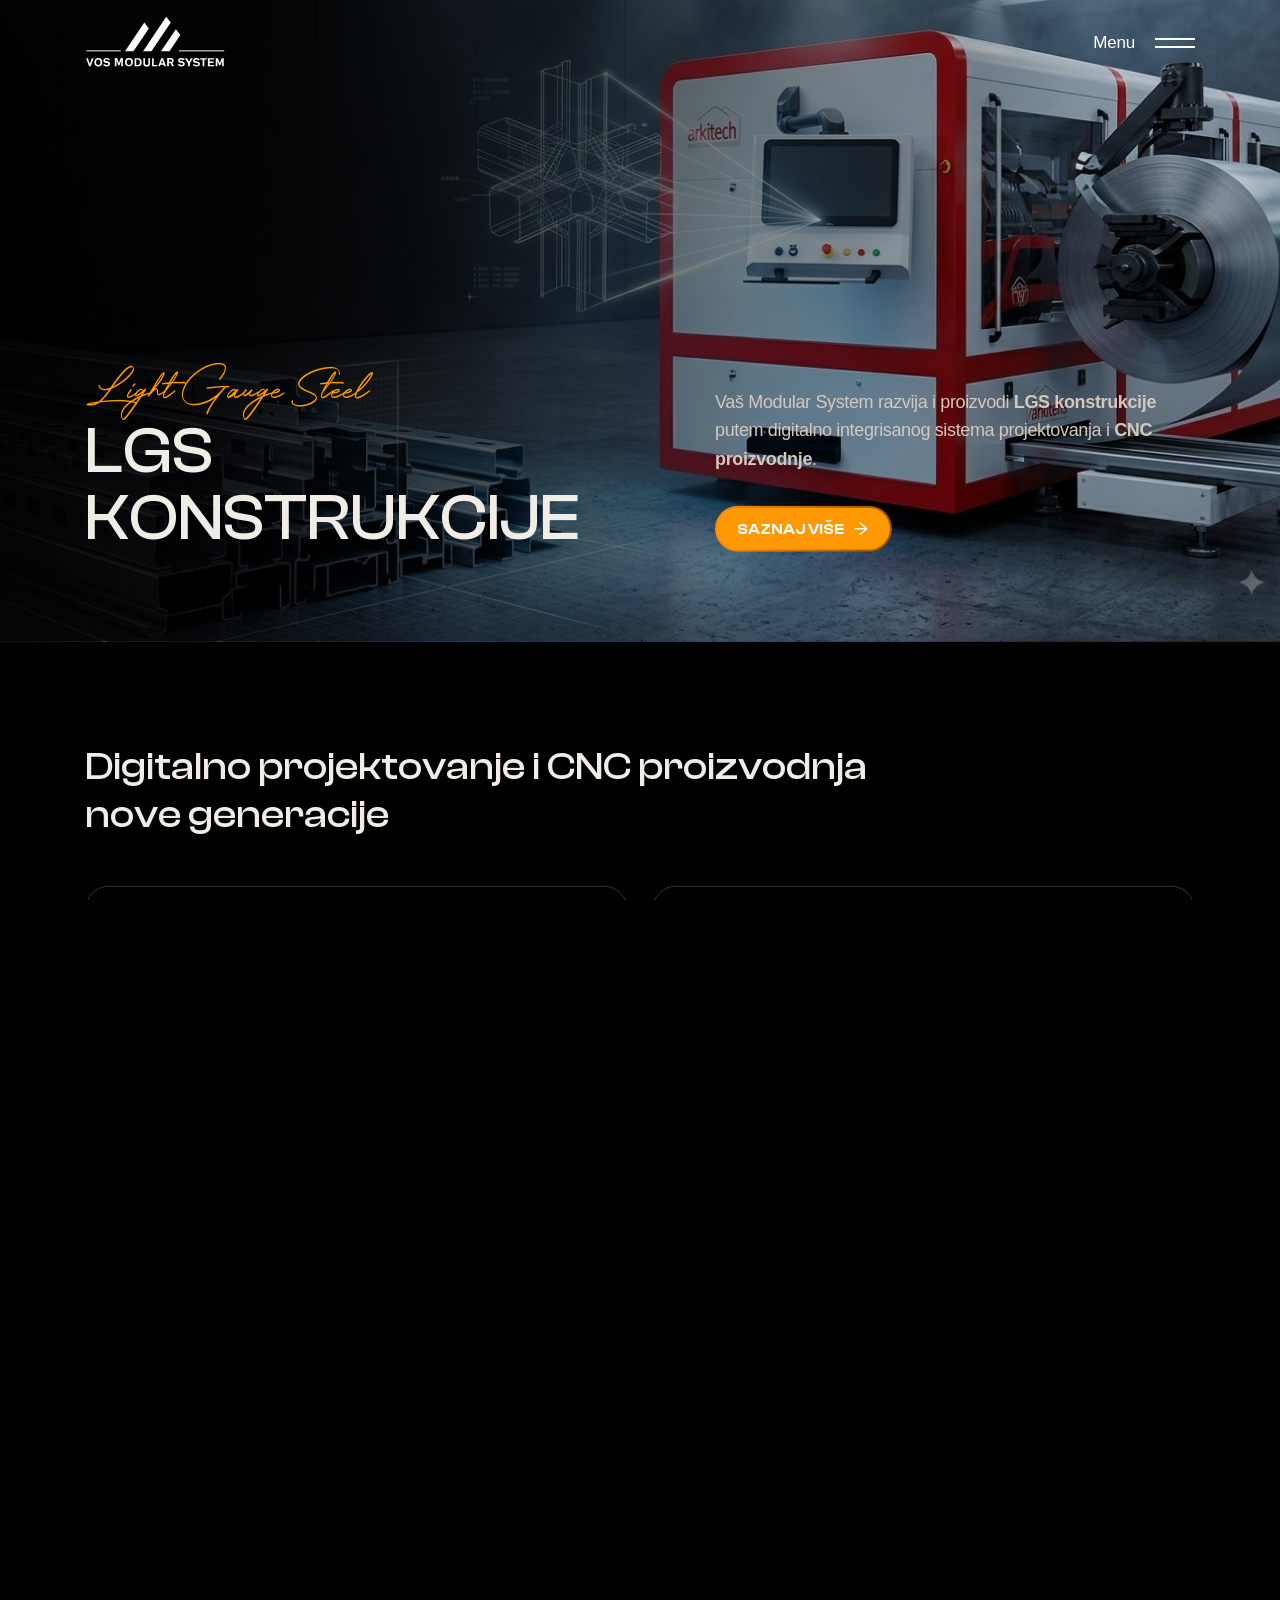
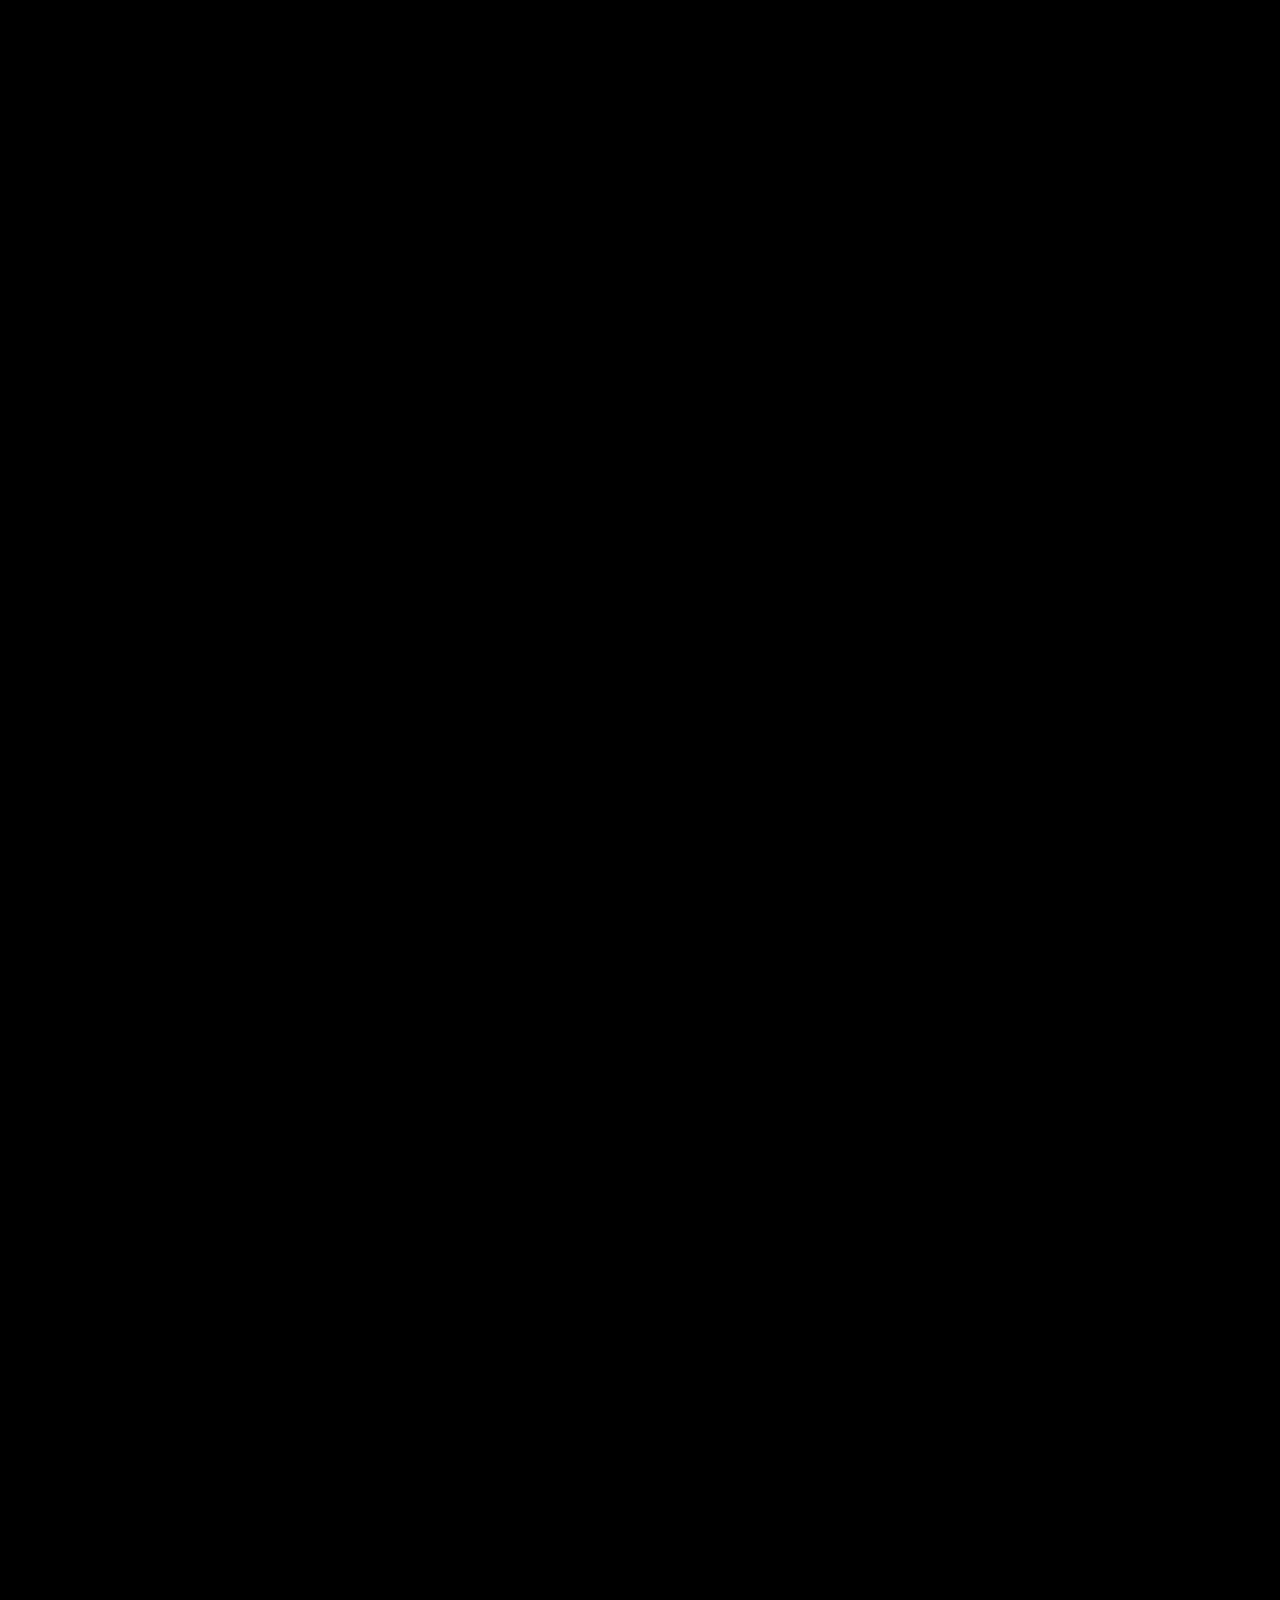
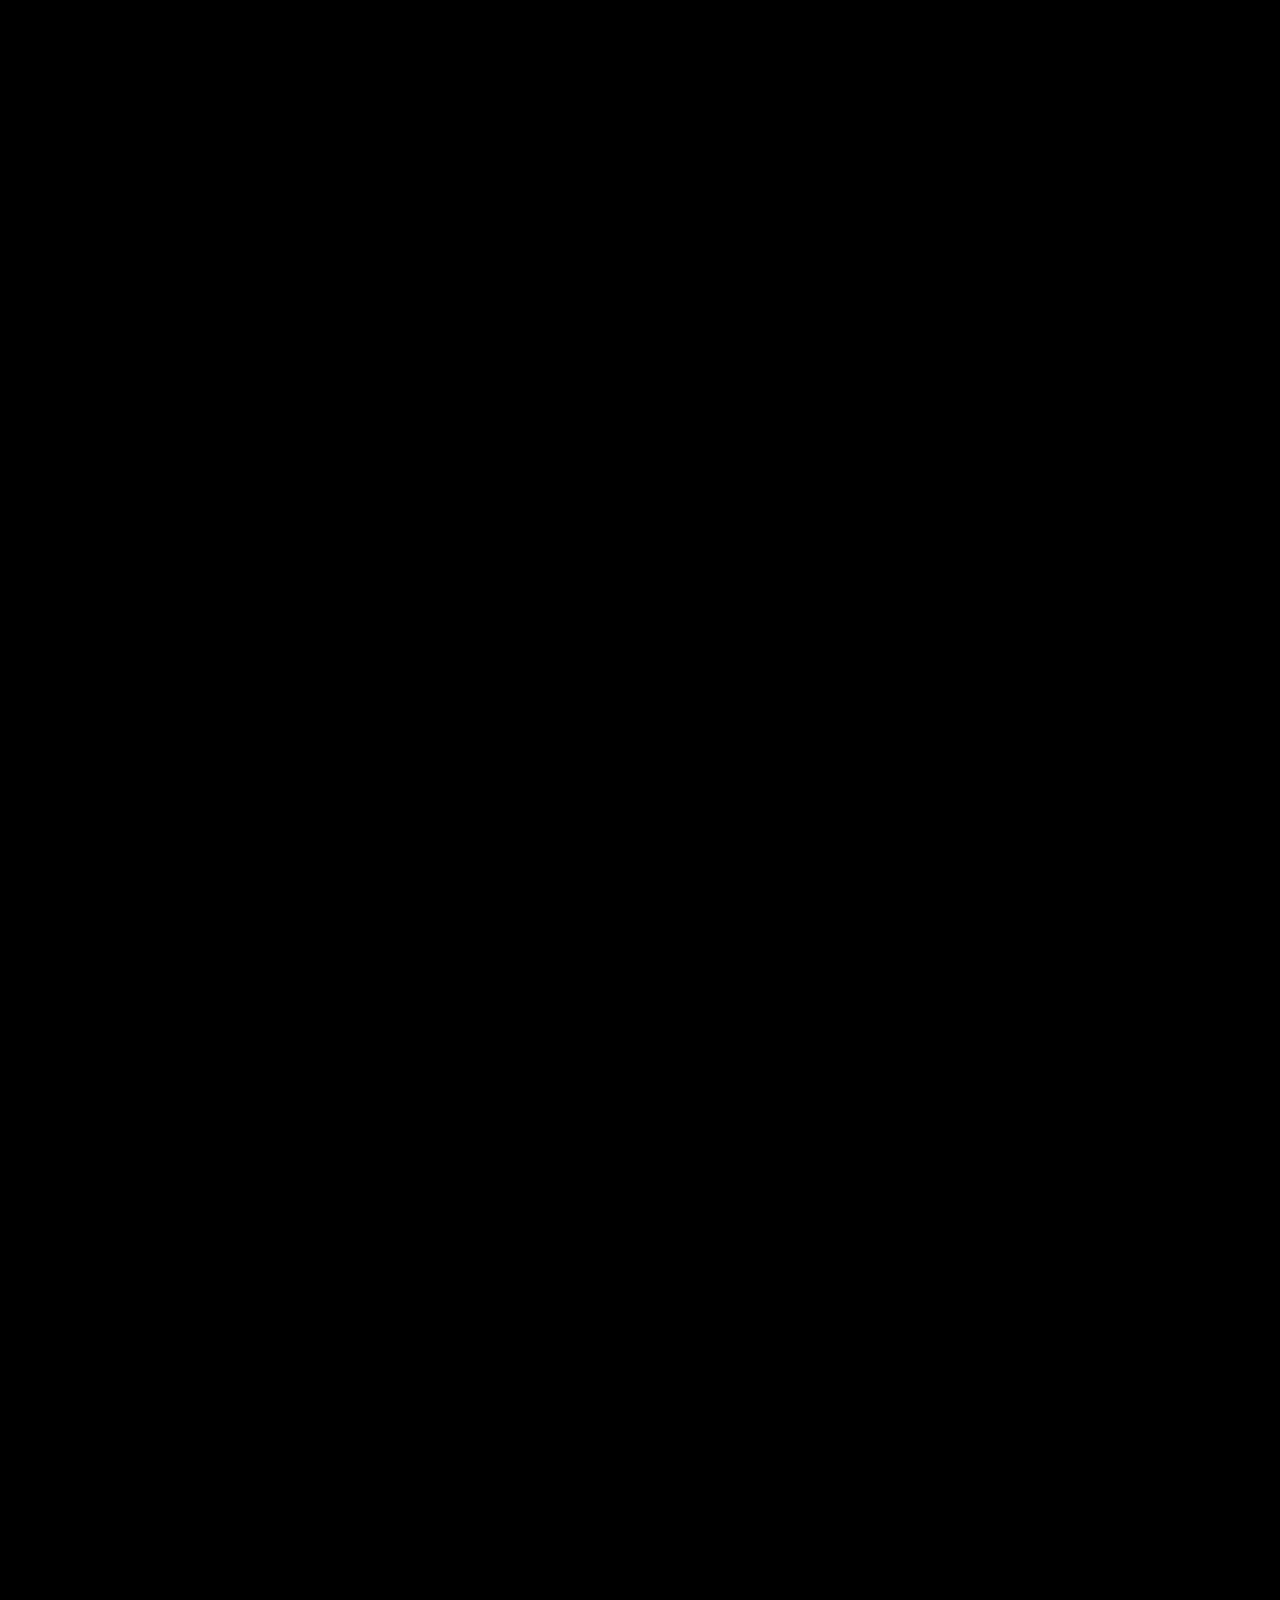
==== commit 23406f44: "Fix hero script text overflow, remove process step divider lines, add scroll-in reveal animations" ====
--- a/lgs.html
+++ b/lgs.html
@@ -228,11 +228,11 @@
                 <!-- lgs hero start -->
                 <div class="lgs2-hero">
                     <div class="container container-1750 lgs2-hero-content">
-                        <div class="lgs2-hero-title-col">
+                        <div class="lgs2-hero-title-col lgs2-reveal" data-delay=".3">
                             <span class="lgs2-hero-script">Light Gauge Steel</span>
                             <h1 class="lgs2-hero-title">LGS Konstrukcije</h1>
                         </div>
-                        <div class="lgs2-hero-side">
+                        <div class="lgs2-hero-side lgs2-reveal" data-delay=".5">
                             <p class="lgs2-hero-desc">Vaš Modular System razvija i proizvodi <strong>LGS konstrukcije</strong> putem digitalno integrisanog sistema projektovanja i <strong>CNC proizvodnje</strong>.</p>
                             <a class="lgs2-btn" href="#lgs2-intro">SAZNAJ VIŠE <img src="images/lgs2-arrow.svg" alt=""></a>
                         </div>
@@ -243,30 +243,30 @@
                 <!-- intro / feature cards start -->
                 <div class="lgs2-section pt-100 pb-100" id="lgs2-intro">
                     <div class="container container-1750">
-                        <h2 class="lgs2-heading">Digitalno projektovanje i CNC proizvodnja nove generacije</h2>
+                        <h2 class="lgs2-heading lgs2-reveal">Digitalno projektovanje i CNC proizvodnja nove generacije</h2>
                         <div class="lgs2-card-grid">
-                            <div class="lgs2-card">
+                            <div class="lgs2-card lgs2-reveal" data-delay=".1">
                                 <div class="lgs2-card-top">
                                     <h3 class="lgs2-card-title">Digitalno projektovanje</h3>
                                     <div class="lgs2-card-icon"><img src="images/lgs2-icon-digital.svg" alt=""></div>
                                 </div>
                                 <p class="lgs2-card-desc">Napredna CAD/CAM priprema omogućava potpunu preciznost, digitalnu simulaciju i eliminaciju grešaka pre same proizvodnje.</p>
                             </div>
-                            <div class="lgs2-card">
+                            <div class="lgs2-card lgs2-reveal" data-delay=".2">
                                 <div class="lgs2-card-top">
                                     <h3 class="lgs2-card-title">CNC proizvodnja</h3>
                                     <div class="lgs2-card-icon"><img src="images/lgs2-icon-cnc.svg" alt=""></div>
                                 </div>
                                 <p class="lgs2-card-desc">Potpuno automatizovana izrada LGS čeličnih profila na savremenim Arkitech mašinama visoke efikasnosti.</p>
                             </div>
-                            <div class="lgs2-card">
+                            <div class="lgs2-card lgs2-reveal" data-delay=".3">
                                 <div class="lgs2-card-top">
                                     <h3 class="lgs2-card-title">Visoka preciznost</h3>
                                     <div class="lgs2-card-icon"><img src="images/lgs2-icon-precision.svg" alt=""></div>
                                 </div>
                                 <p class="lgs2-card-desc">Milimetarska tačnost sečenja, štancovanja i perforacije za besprekorno uklapanje svih elemenata na terenu.</p>
                             </div>
-                            <div class="lgs2-card">
+                            <div class="lgs2-card lgs2-reveal" data-delay=".4">
                                 <div class="lgs2-card-top">
                                     <h3 class="lgs2-card-title">Kvalitet i pouzdanost</h3>
                                     <div class="lgs2-card-icon"><img src="images/lgs2-icon-quality.svg" alt=""></div>
@@ -289,7 +289,7 @@
                                 <div class="lgs2-process-media-frame" data-step="4"><span>Slika koraka 4</span></div>
                             </div>
                             <div class="lgs2-process-content" id="lgs2-process-content">
-                                <div class="lgs2-process-heading">
+                                <div class="lgs2-process-heading lgs2-reveal">
                                     <span class="lgs2-hero-script" style="font-size:32px;">Proces</span>
                                     <h2 class="lgs2-heading" style="margin-bottom:0;">Od digitalnog modela do gotovog čeličnog sklopa u četiri jednostavna koraka.</h2>
                                 </div>
@@ -318,7 +318,7 @@
                 <!-- gallery / benefits start -->
                 <div class="lgs2-section pt-100 pb-100">
                     <div class="container container-1750">
-                        <div class="lgs2-gallery-row">
+                        <div class="lgs2-gallery-row lgs2-reveal">
                             <div class="lgs2-gallery-col">
                                 <h2 class="lgs2-heading" style="margin-bottom:24px;">Prednosti VOS LGS sistema</h2>
                                 <ul class="lgs2-check-list">
@@ -502,6 +502,34 @@
         });
       });
     </script>
+    <script>
+      // Scroll-in reveal for this page's sections. Not using the theme's
+      // own .tp_fade_anim utility here: on this site it creates the tween
+      // correctly but its single-word toggleActions ("play" instead of
+      // GSAP's expected 4-word "play none none none") leaves the tween
+      // stuck at progress 0 forever, so the content it's attached to never
+      // becomes visible again — confirmed on the homepage hero too, not
+      // something specific to this page. This block is a small, separately
+      // verified replacement with the same fade-up-on-scroll look.
+      window.addEventListener('load', function () {
+        if (!window.gsap || !window.ScrollTrigger) return;
+        gsap.utils.toArray('.lgs2-reveal').forEach(function (el) {
+          var delay = parseFloat(el.getAttribute('data-delay')) || 0;
+          gsap.fromTo(el, { opacity: 0, y: 40 }, {
+            opacity: 1,
+            y: 0,
+            duration: 0.9,
+            delay: delay,
+            ease: 'power2.out',
+            scrollTrigger: {
+              trigger: el,
+              start: 'top 85%',
+              toggleActions: 'play none none none',
+            },
+          });
+        });
+      });
+    </script>
 
     <!-- JS here -->
     <!-- JS here -->
--- a/css/lgs.css
+++ b/css/lgs.css
@@ -33,6 +33,10 @@
   color: var(--tp-common-orange);
   font-size: 48px;
   line-height: 1.2;
+  /* The script font's opening "L" swash draws ~9px to the left of its own
+     box at this size, so the left edge looks offset from the container
+     even though the box itself is aligned. Nudge it right to compensate. */
+  margin-left: 9px;
   text-transform: capitalize;
 }
 .lgs2-hero-title {
@@ -198,10 +202,6 @@
   flex-direction: column;
   justify-content: center;
   padding: 60px 0;
-  border-top: 1px solid rgba(255, 255, 255, 0.08);
-}
-.lgs2-process-step:first-of-type {
-  border-top: none;
 }
 /* The last step's own trigger ends at its vertical center (see the pin
    setup in lgs.html), not its bottom — a shorter box here means less
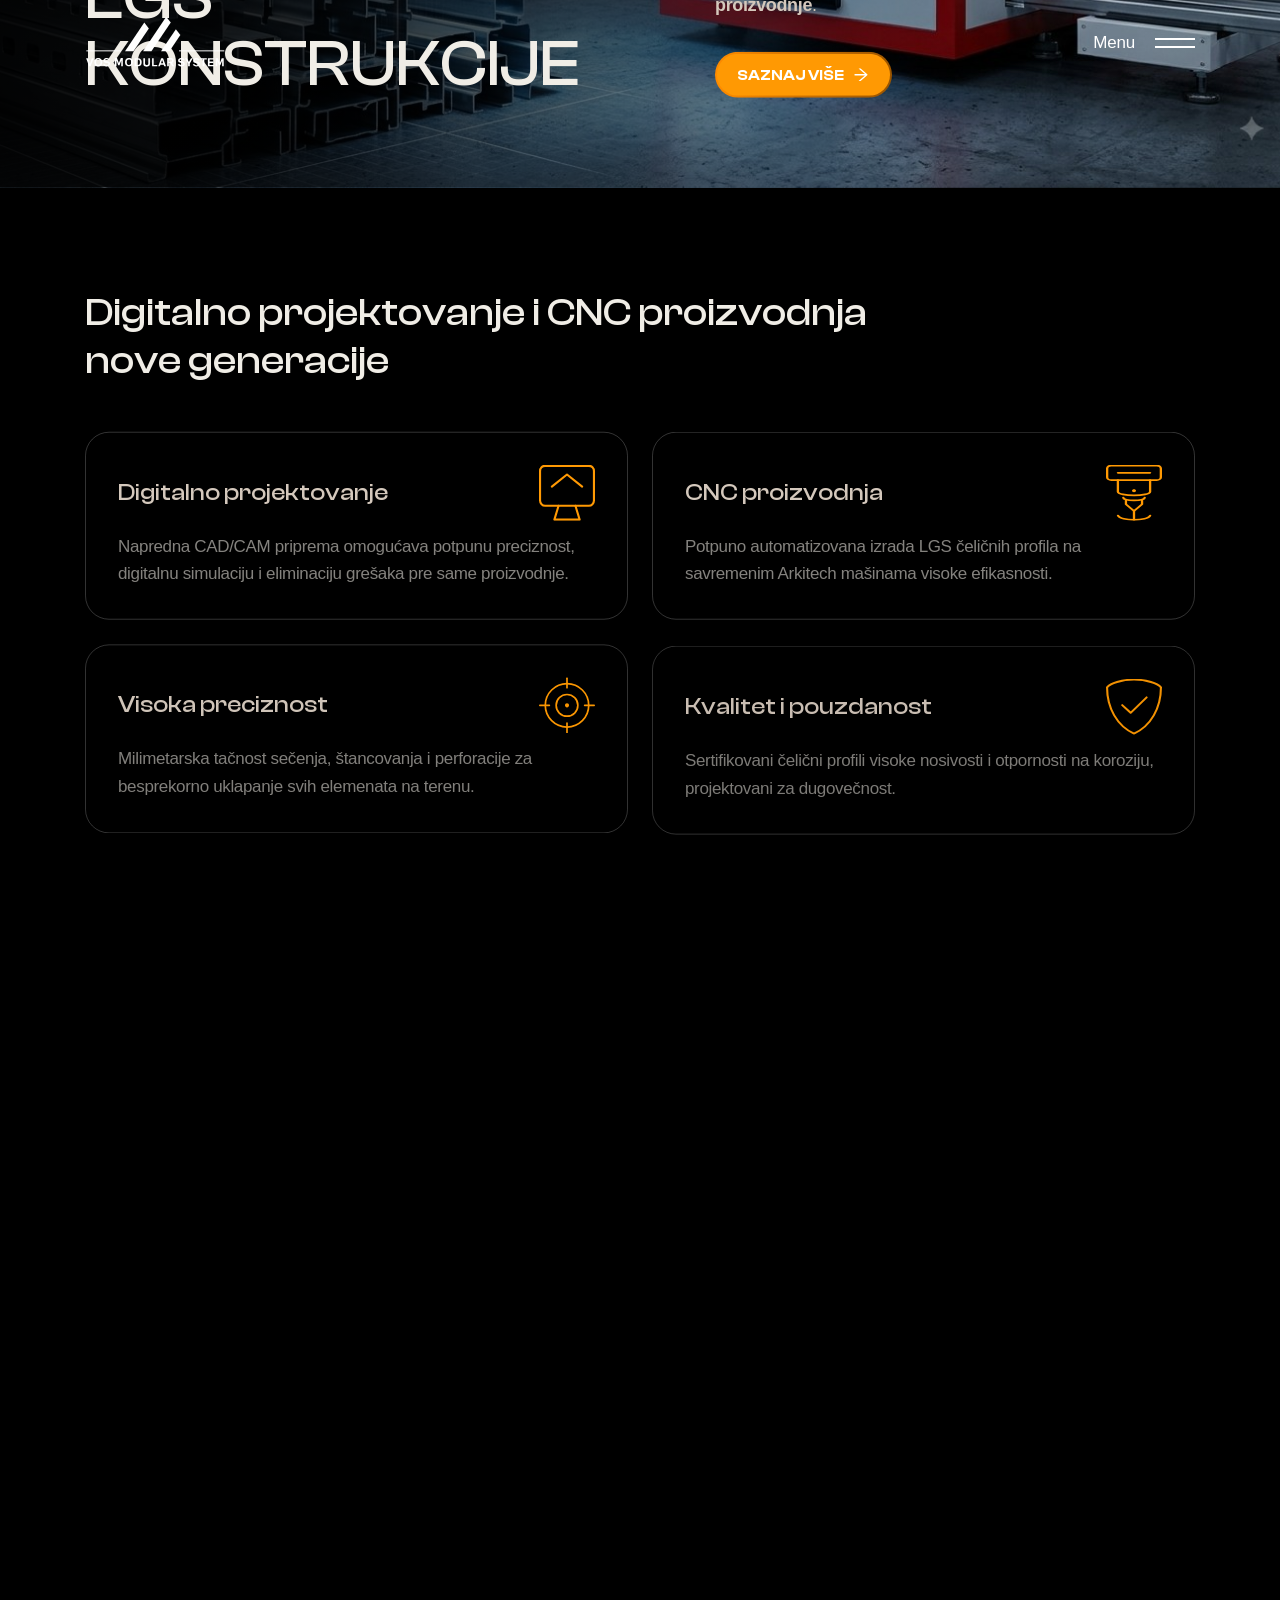
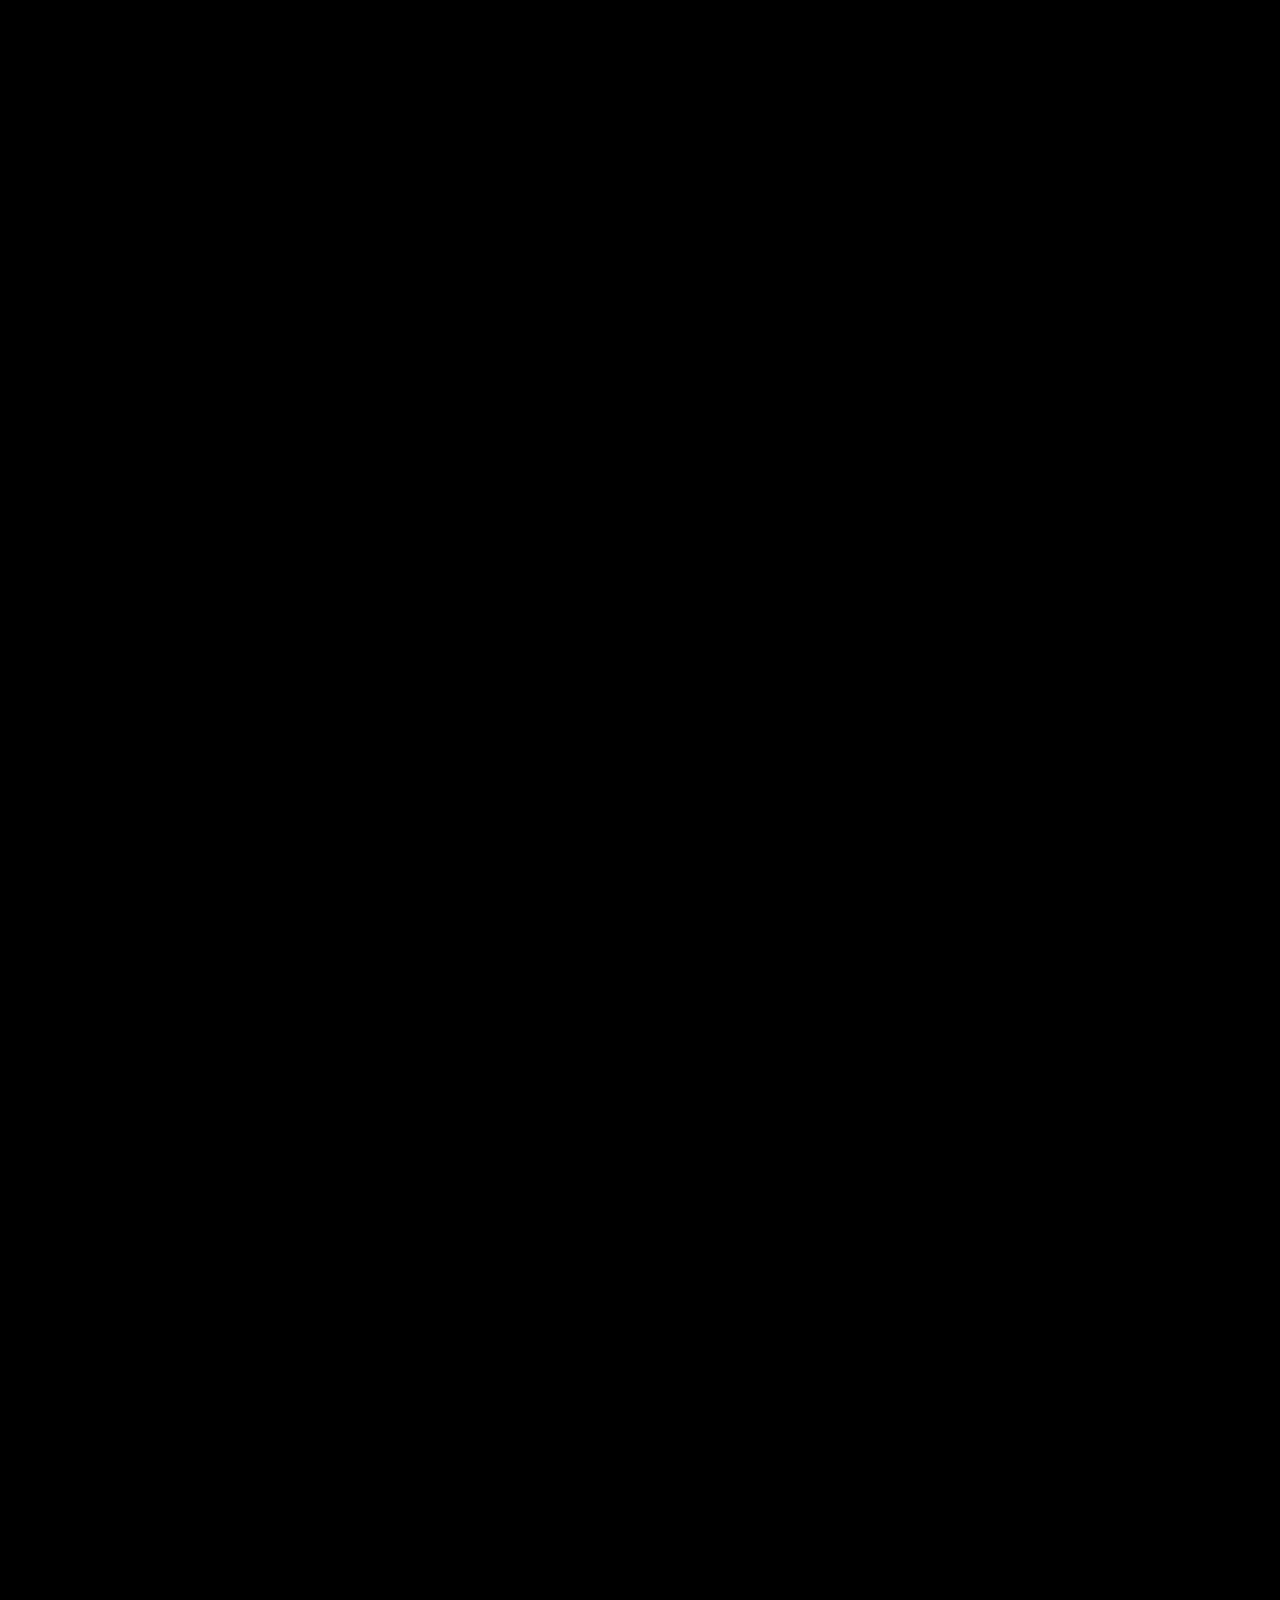
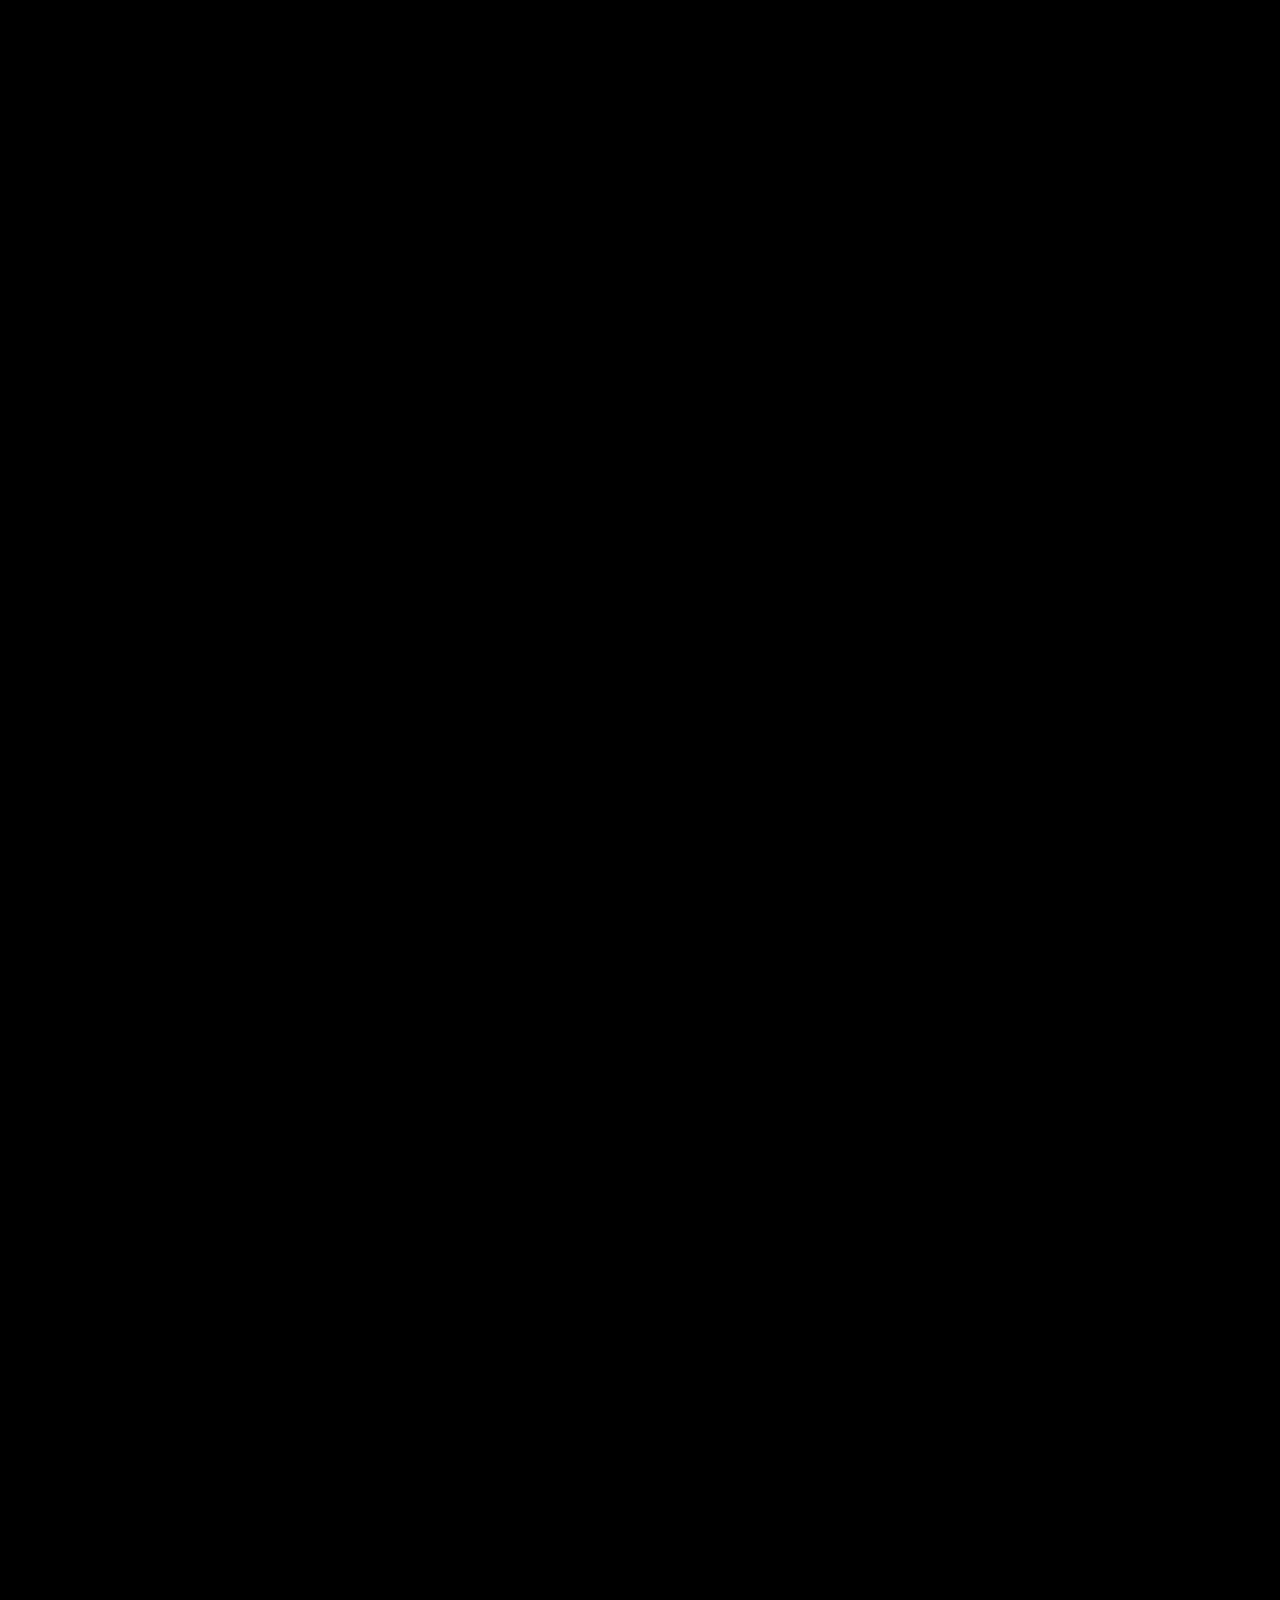
==== commit 1d34bf9f: "Fix mobile layout: hero bottom-left placement, per-step process images, heading spacing, left-aligne" ====
--- a/lgs.html
+++ b/lgs.html
@@ -296,18 +296,22 @@
                                 <div class="lgs2-process-step is-active" data-step="1">
                                     <span class="lgs2-step-num">1</span>
                                     <p class="lgs2-step-text">Lorem ipsum dolor sit amet, consectetur adipiscing elit, sed do eiusmod tempor incididunt ut labore et dolore magna aliqua 1.</p>
+                                    <div class="lgs2-process-step-image"><span>Slika koraka 1</span></div>
                                 </div>
                                 <div class="lgs2-process-step" data-step="2">
                                     <span class="lgs2-step-num">2</span>
                                     <p class="lgs2-step-text">Lorem ipsum dolor sit amet, consectetur adipiscing elit, sed do eiusmod tempor incididunt ut labore et dolore magna aliqua 2.</p>
+                                    <div class="lgs2-process-step-image"><span>Slika koraka 2</span></div>
                                 </div>
                                 <div class="lgs2-process-step" data-step="3">
                                     <span class="lgs2-step-num">3</span>
                                     <p class="lgs2-step-text">Lorem ipsum dolor sit amet, consectetur adipiscing elit, sed do eiusmod tempor incididunt ut labore et dolore magna aliqua 3.</p>
+                                    <div class="lgs2-process-step-image"><span>Slika koraka 3</span></div>
                                 </div>
                                 <div class="lgs2-process-step" data-step="4">
                                     <span class="lgs2-step-num">4</span>
                                     <p class="lgs2-step-text">Lorem ipsum dolor sit amet, consectetur adipiscing elit, sed do eiusmod tempor incididunt ut labore et dolore magna aliqua 4.</p>
+                                    <div class="lgs2-process-step-image"><span>Slika koraka 4</span></div>
                                 </div>
                             </div>
                         </div>
--- a/css/lgs.css
+++ b/css/lgs.css
@@ -290,7 +290,17 @@
 }
 
 @media (max-width: 1200px) {
+  /* `.lgs2-hero-content` normally fills the hero via `height: 100%`, which
+     only resolves against a parent with a definite (non-auto) height. Below
+     767px `.lgs2-hero` switches to `height: auto`, so that percentage stops
+     working and the content sits wherever its own height ends up instead of
+     pinned to the bottom. `position: absolute; inset: 0` fills the parent's
+     rendered box directly regardless of how that height was arrived at, so
+     the bottom-left placement holds at every width under 1200px. */
   .lgs2-hero-content {
+    position: absolute;
+    inset: 0;
+    height: auto;
     flex-direction: column;
     align-items: flex-start;
     justify-content: flex-end;
@@ -301,28 +311,60 @@
     flex-basis: auto;
     width: 100%;
   }
+  .lgs2-heading {
+    margin-bottom: 3rem;
+  }
   .lgs2-card-grid {
     grid-template-columns: 1fr;
   }
   .lgs2-process-row {
     flex-direction: column;
   }
-  /* Below the desktop pin breakpoint the image is static, not sticky —
-     and text leads, image follows (see .lgs2-process-content/-media order). */
-  .lgs2-process-content {
-    order: 1;
-  }
+  /* Below the desktop pin breakpoint there's no sticky image swap — each
+     step carries its own image directly beneath its text instead, so the
+     desktop's shared sticky panel is hidden entirely here. */
   .lgs2-process-media {
-    order: 2;
-    position: static;
-    width: 100%;
-    height: 320px;
+    display: none;
+  }
+  .lgs2-process-step,
+  .lgs2-process-step:last-of-type {
+    min-height: 0;
+    padding: 32px 0;
+  }
+  .lgs2-process-step-image {
+    display: flex;
+    align-items: center;
+    justify-content: center;
+    margin-top: 24px;
+    height: 220px;
+    border-radius: 16px;
+    overflow: hidden;
+    background: #171717;
+  }
+  .lgs2-process-step-image span {
+    font-family: var(--tp-ff-heading);
+    font-size: 15px;
+    letter-spacing: 0.08em;
+    text-transform: uppercase;
+    color: rgba(255, 255, 255, 0.25);
   }
   .lgs2-gallery-row {
     flex-direction: column;
+    align-items: stretch;
   }
   .lgs2-gallery-img {
     width: 100%;
+  }
+}
+
+/* The per-step mobile image only exists below the 1200px pin breakpoint —
+   above it, the shared sticky panel (`.lgs2-process-media`) is the only
+   image shown, so this stays hidden. A min-width query (rather than just
+   placing this before the max-width block above) keeps it correct
+   regardless of source order. */
+@media (min-width: 1201px) {
+  .lgs2-process-step-image {
+    display: none;
   }
 }
 
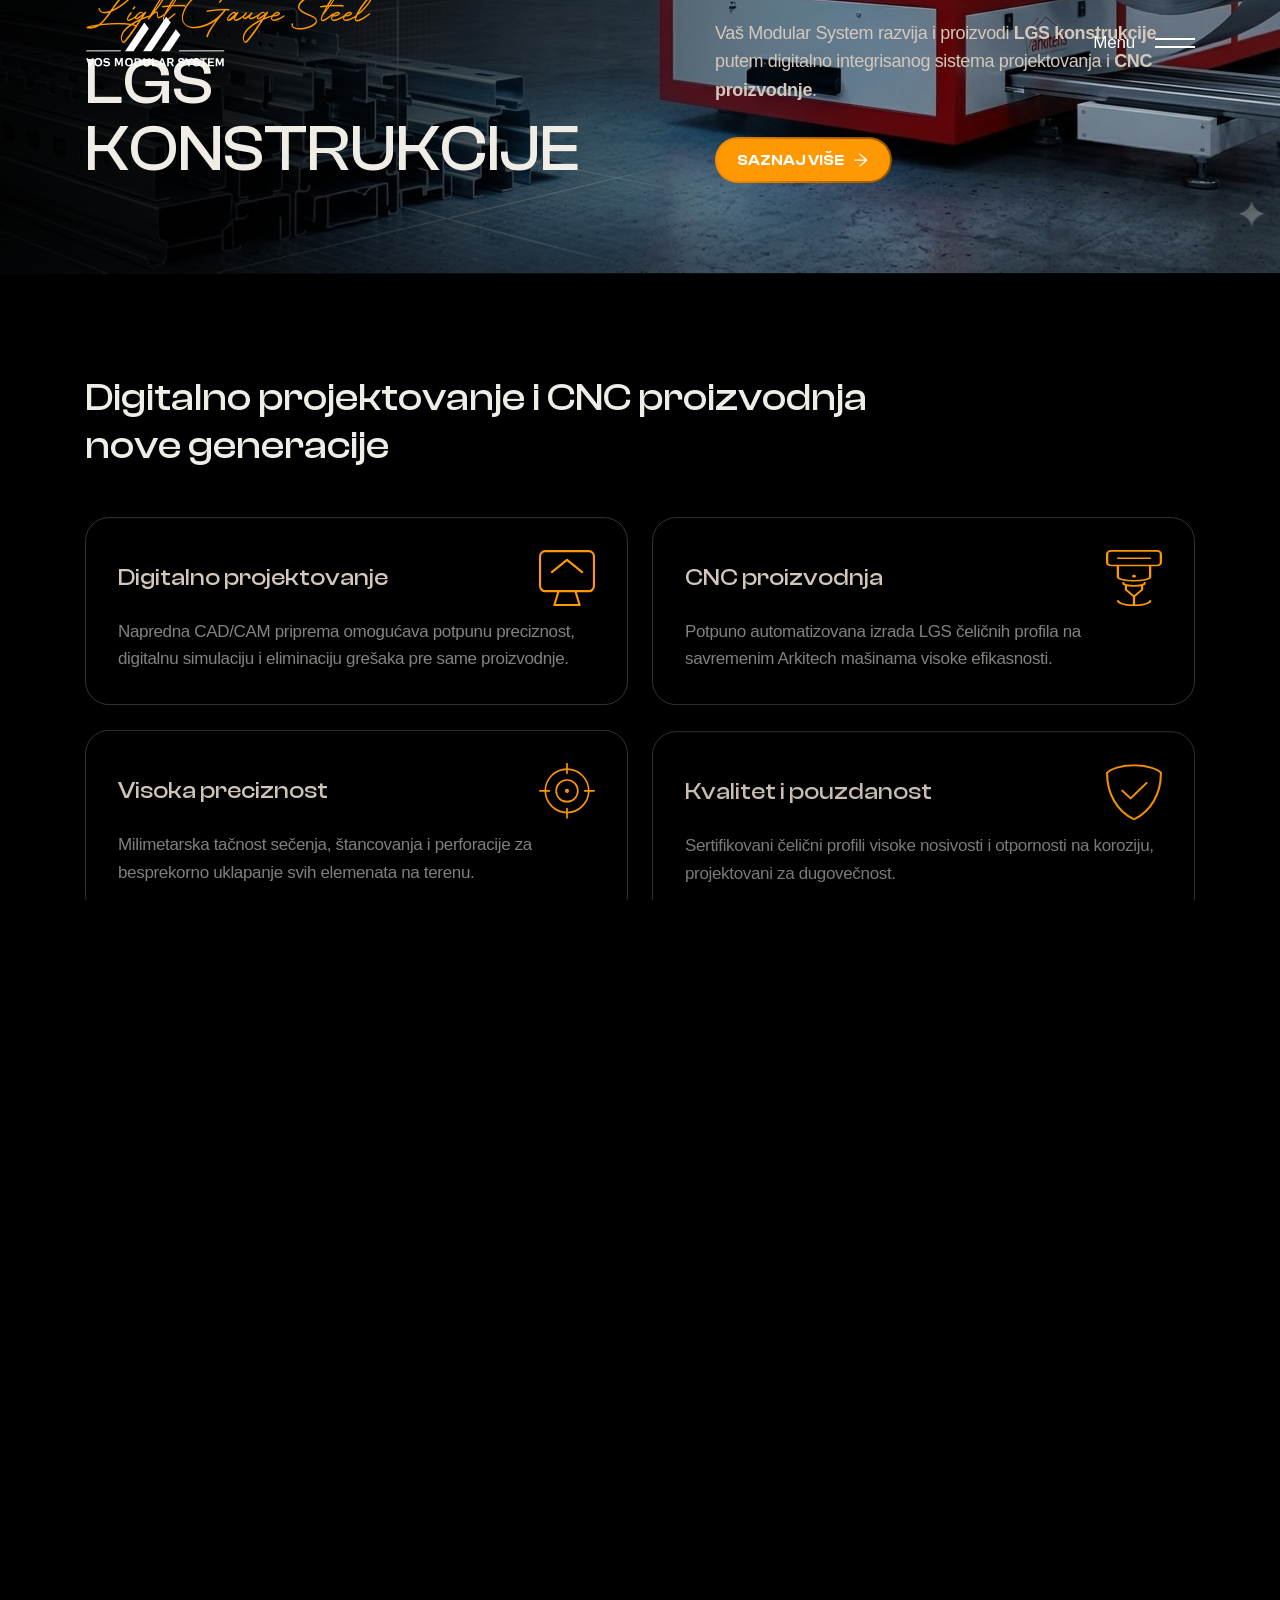
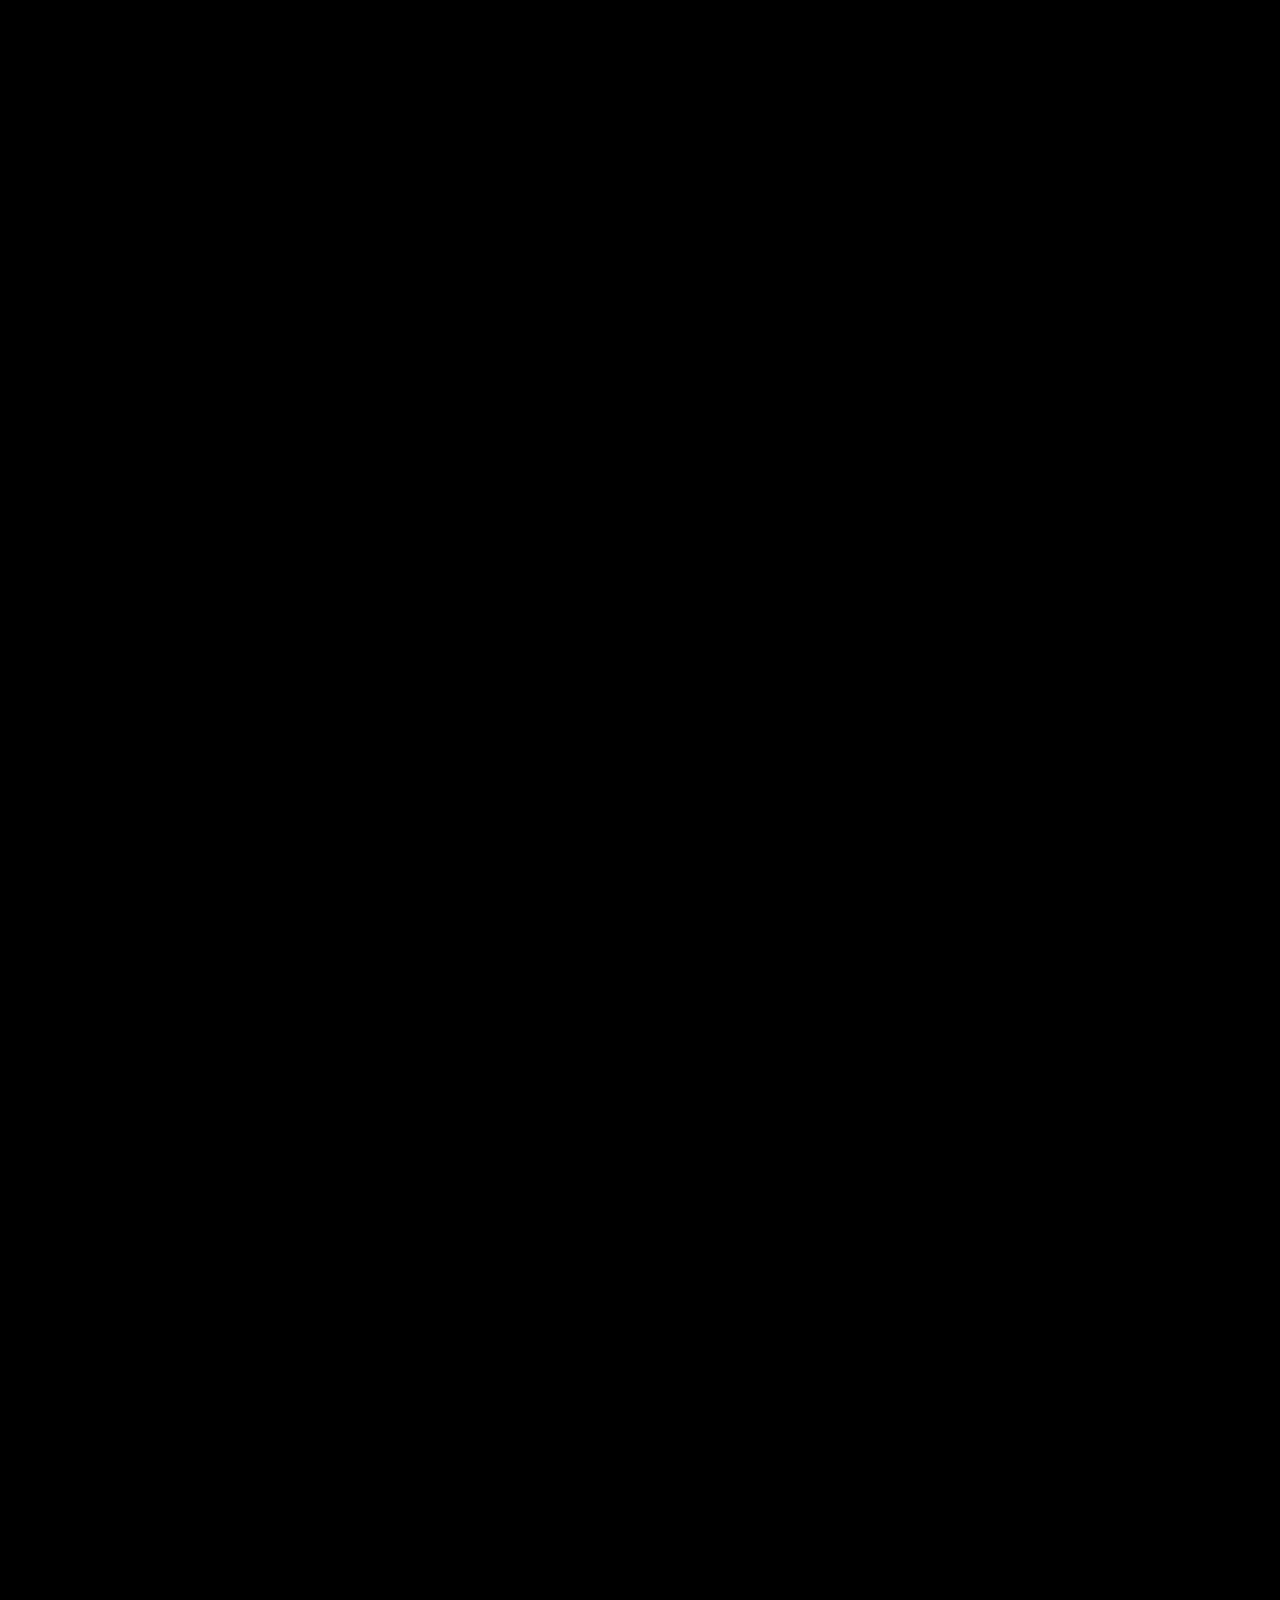
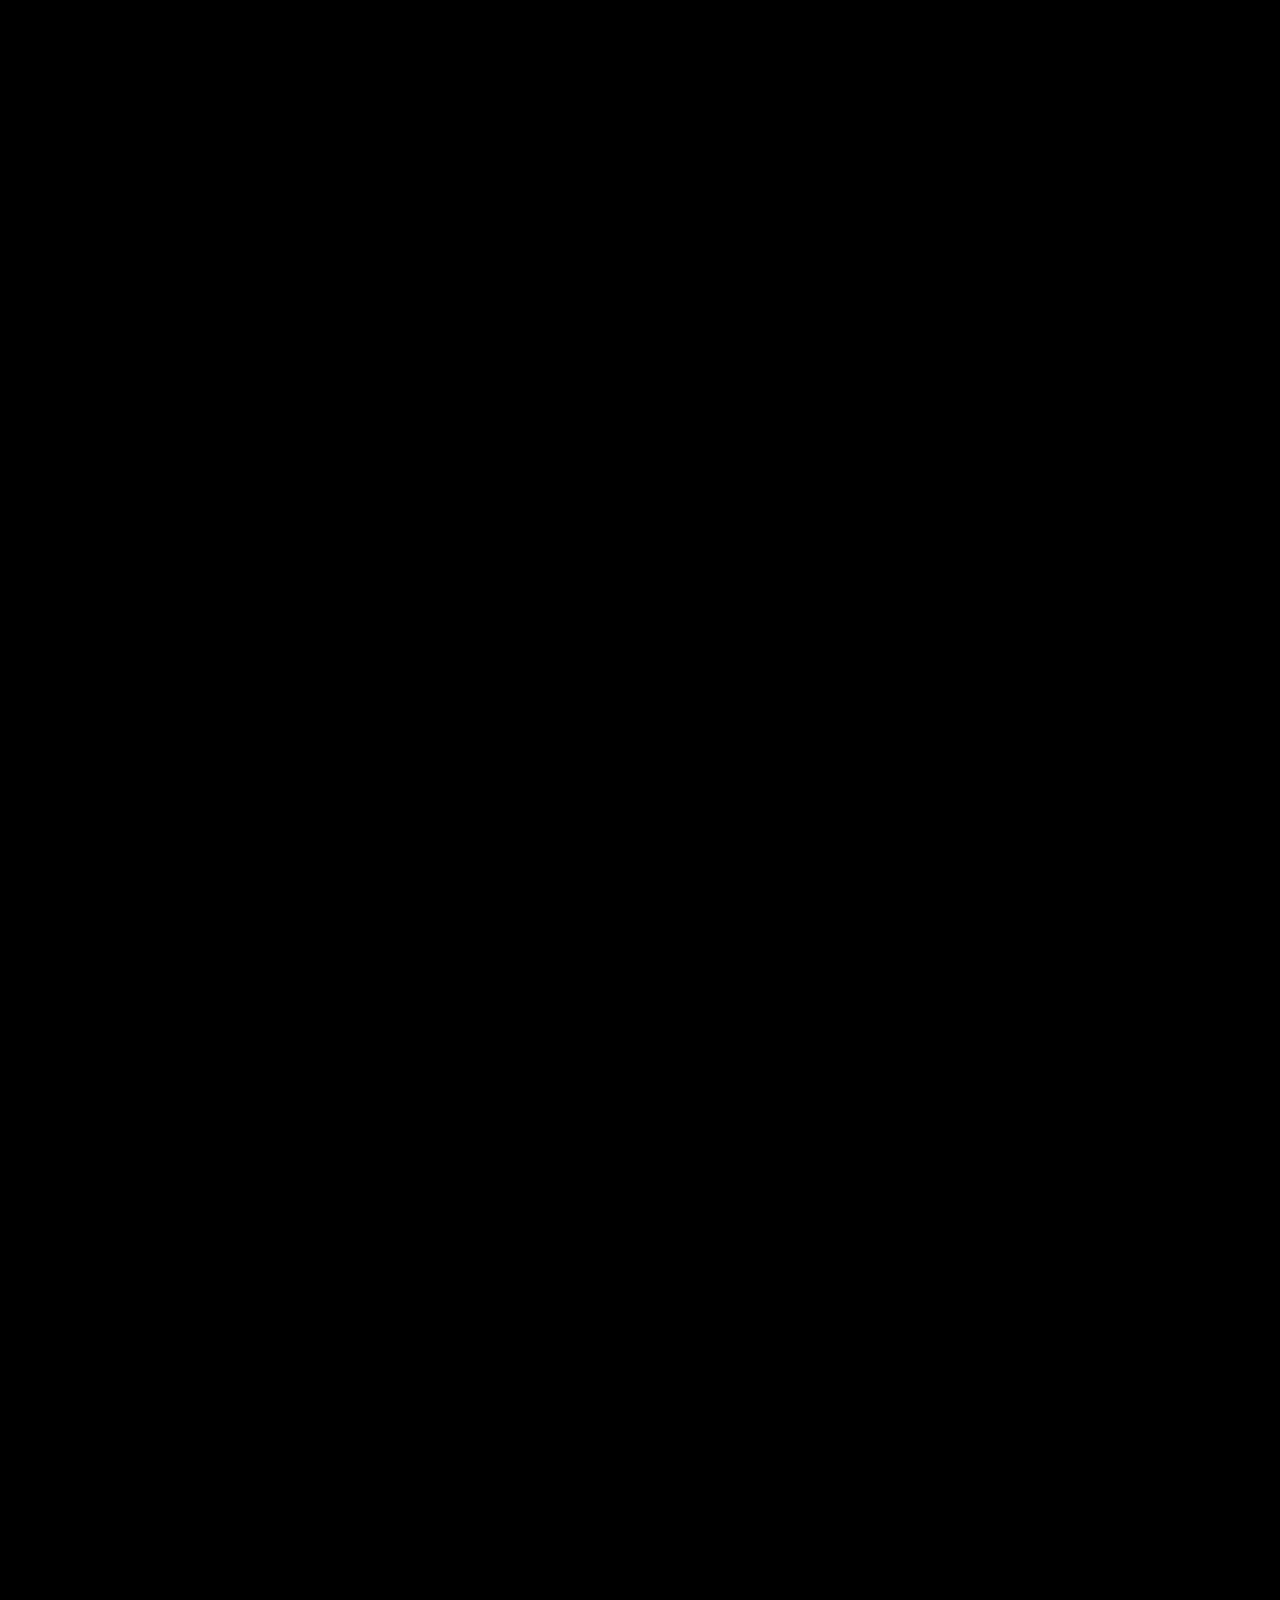
==== commit 7e3d7278: "Point hero button at # as a placeholder (real link TBD) — the previous #lgs2-intro anchor jump was d" ====
--- a/lgs.html
+++ b/lgs.html
@@ -234,7 +234,7 @@
                         </div>
                         <div class="lgs2-hero-side lgs2-reveal" data-delay=".5">
                             <p class="lgs2-hero-desc">Vaš Modular System razvija i proizvodi <strong>LGS konstrukcije</strong> putem digitalno integrisanog sistema projektovanja i <strong>CNC proizvodnje</strong>.</p>
-                            <a class="lgs2-btn" href="#lgs2-intro">SAZNAJ VIŠE <img src="images/lgs2-arrow.svg" alt=""></a>
+                            <a class="lgs2-btn" href="#">SAZNAJ VIŠE <img src="images/lgs2-arrow.svg" alt=""></a>
                         </div>
                     </div>
                 </div>
--- a/css/lgs.css
+++ b/css/lgs.css
@@ -46,7 +46,7 @@
   text-transform: uppercase;
   font-size: 64px;
   line-height: 1.05;
-  margin: 0;
+  margin: 0.5rem 0 0;
 }
 .lgs2-hero-side {
   flex: 0 0 480px;
@@ -296,7 +296,9 @@
      working and the content sits wherever its own height ends up instead of
      pinned to the bottom. `position: absolute; inset: 0` fills the parent's
      rendered box directly regardless of how that height was arrived at, so
-     the bottom-left placement holds at every width under 1200px. */
+     the bottom-left placement holds at every width under 1200px. Every
+     piece (script line, title, description, button) stacks tightly with
+     only 0.75rem between each. */
   .lgs2-hero-content {
     position: absolute;
     inset: 0;
@@ -305,11 +307,25 @@
     align-items: flex-start;
     justify-content: flex-end;
     padding-top: 140px;
-    gap: 24px;
+    /* Overrides the desktop rule's 90px — that plus the next section's own
+       top padding was leaving a large dead gap below the button on short
+       mobile heroes. */
+    padding-bottom: 32px;
+    gap: 0.75rem;
+  }
+  /* Desktop uses `flex: 1 1 0` so the title column grows to fill the
+     horizontal space beside `.lgs2-hero-side`. In this column layout that
+     same rule grows it to fill the leftover VERTICAL space instead, which
+     stretched it from the top of the hero all the way down and left the
+     script/title text stuck up there while the description and button
+     (never given flex-grow) correctly sat at the bottom. */
+  .lgs2-hero-title-col {
+    flex: none;
   }
   .lgs2-hero-side {
     flex-basis: auto;
     width: 100%;
+    gap: 0.75rem;
   }
   .lgs2-heading {
     margin-bottom: 3rem;
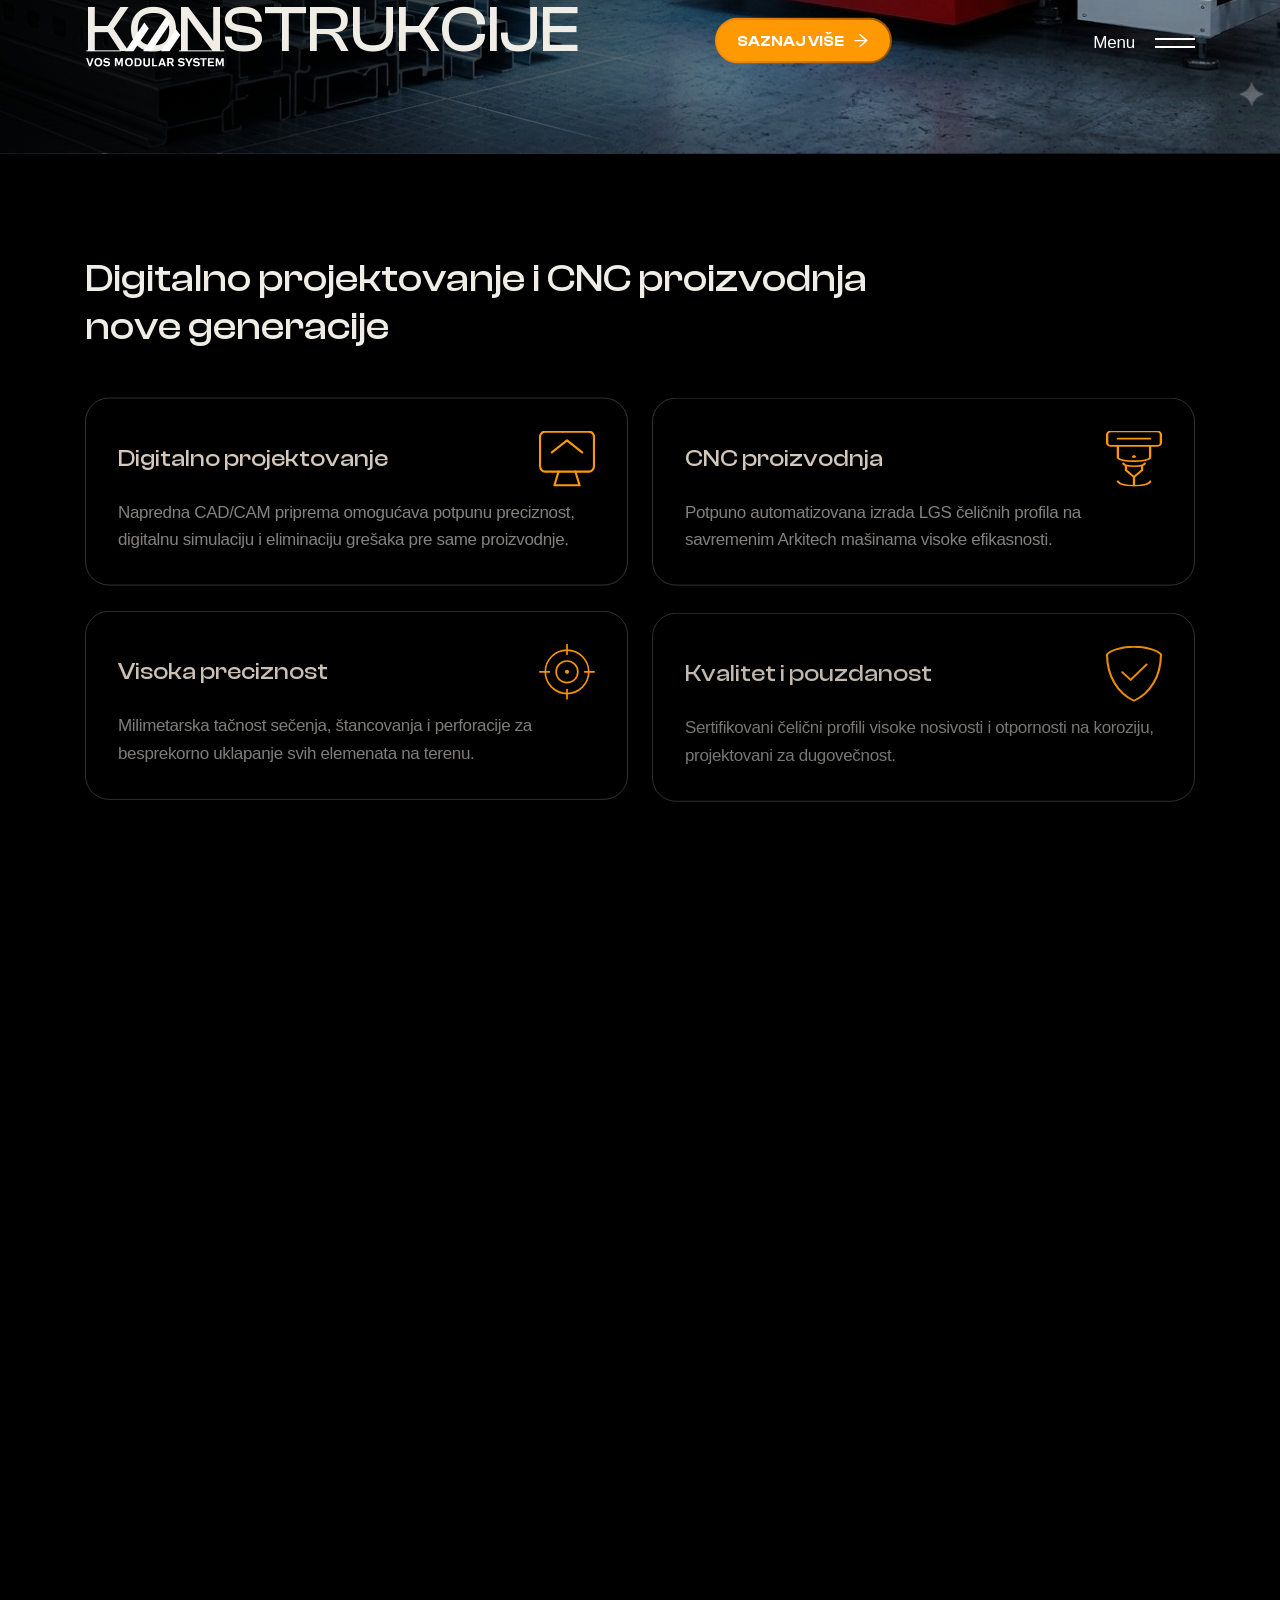
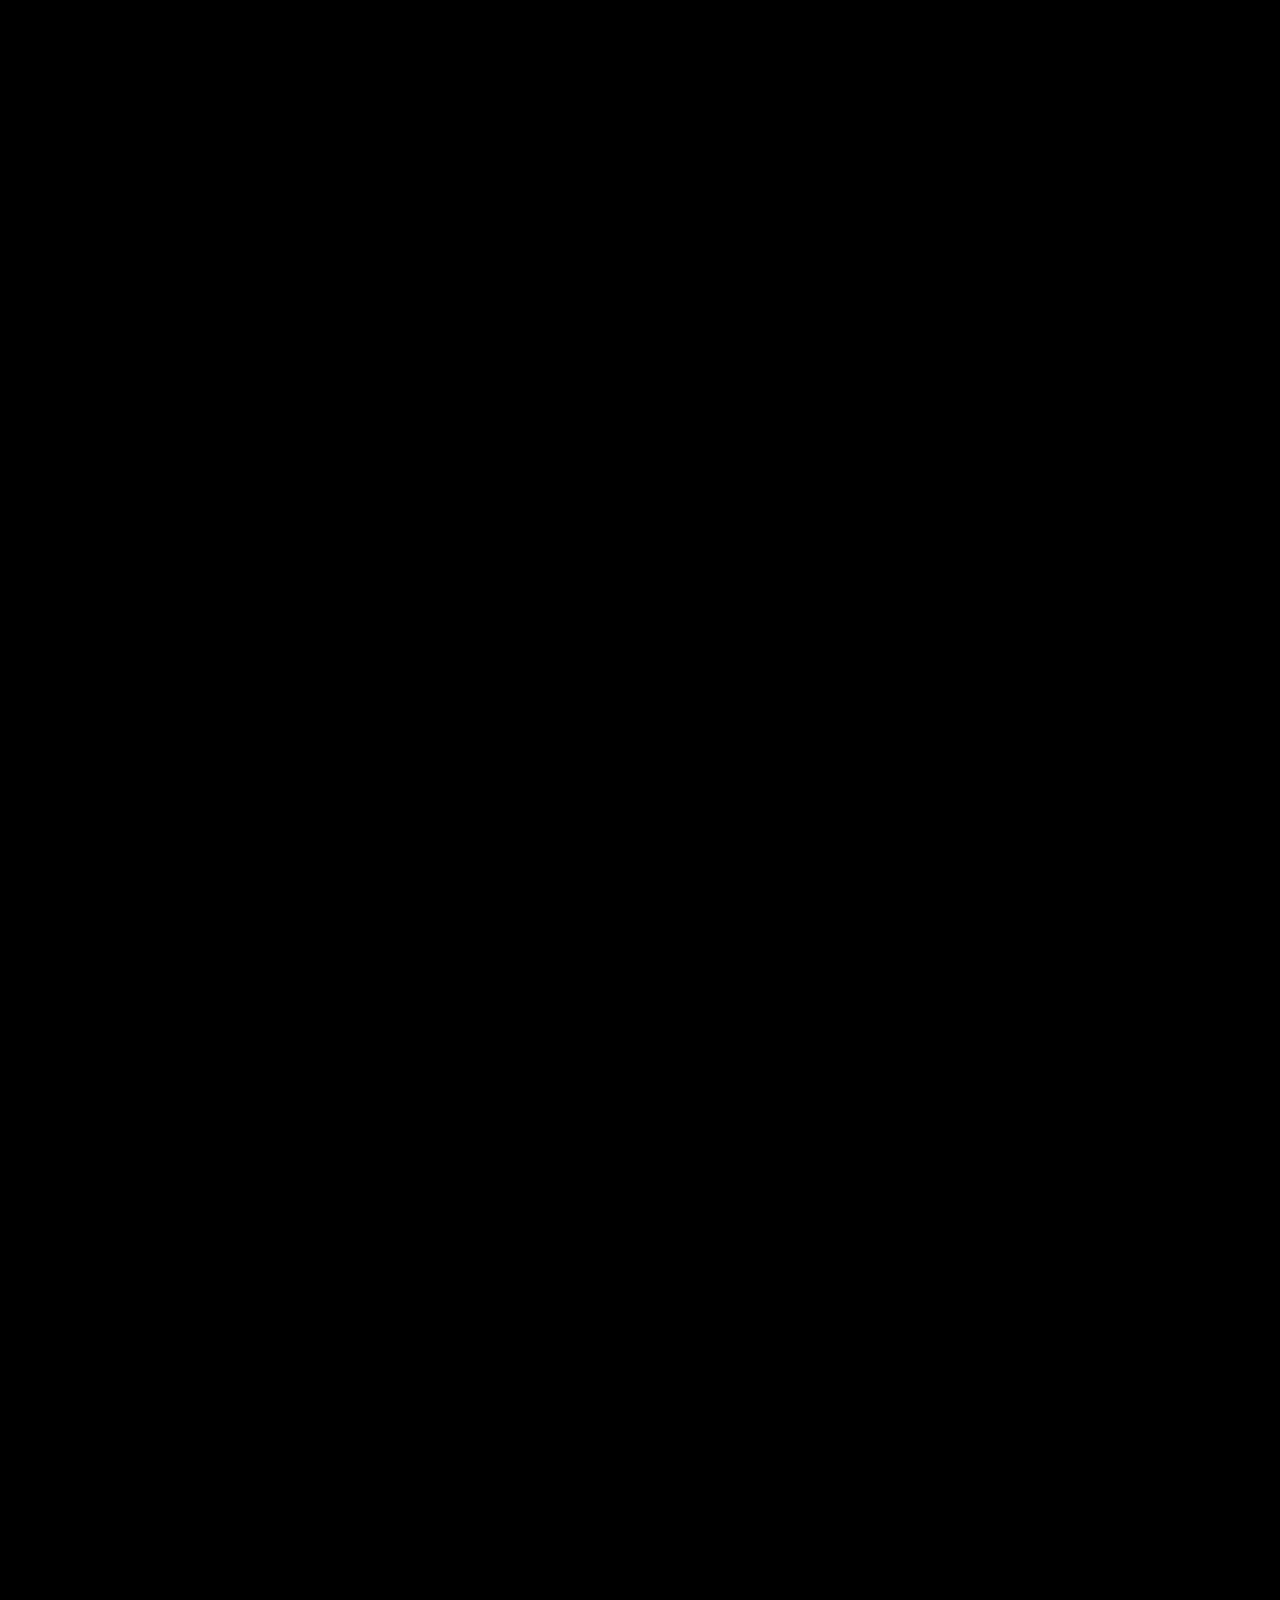
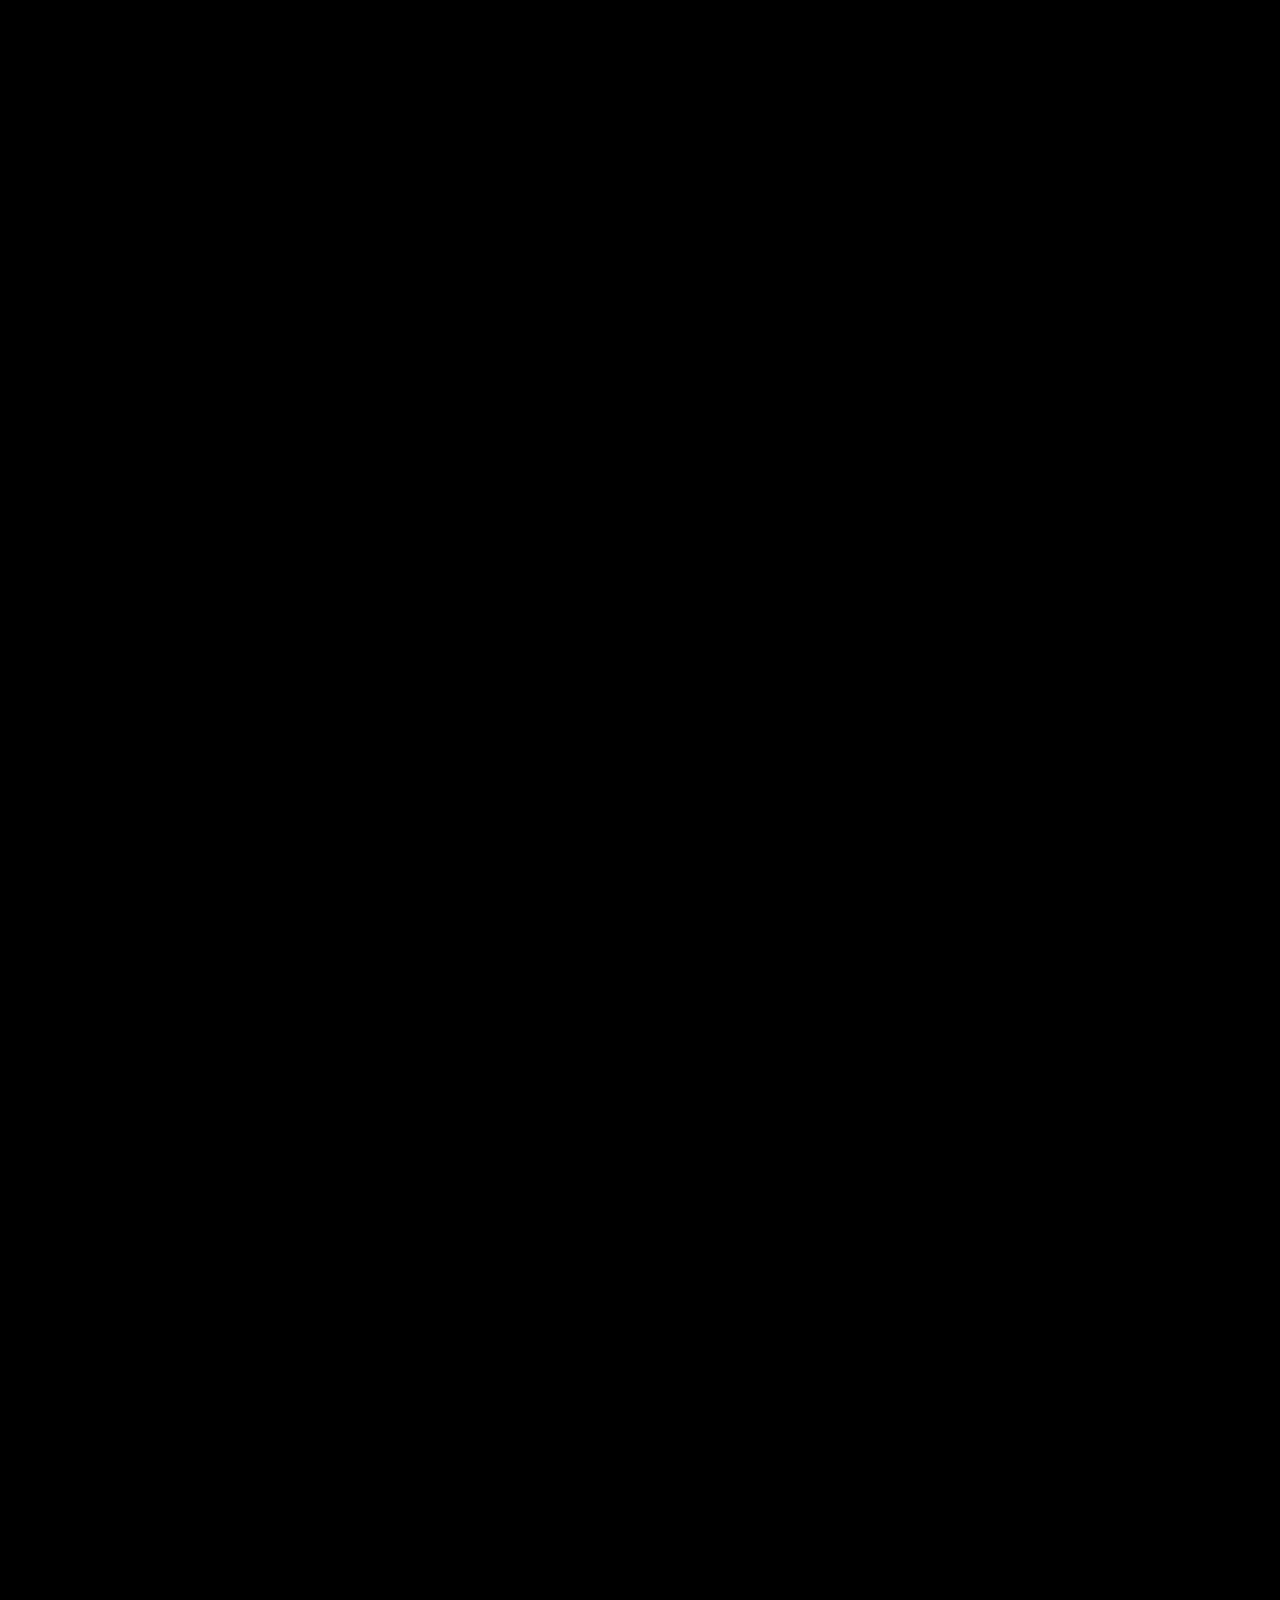
==== commit a408fec2: "Replace process-section placeholders with real images and copy from Figma" ====
--- a/lgs.html
+++ b/lgs.html
@@ -283,10 +283,10 @@
                     <div class="container container-1750">
                         <div class="lgs2-process-row">
                             <div class="lgs2-process-media" id="lgs2-process-media">
-                                <div class="lgs2-process-media-frame is-active" data-step="1"><span>Slika koraka 1</span></div>
-                                <div class="lgs2-process-media-frame" data-step="2"><span>Slika koraka 2</span></div>
-                                <div class="lgs2-process-media-frame" data-step="3"><span>Slika koraka 3</span></div>
-                                <div class="lgs2-process-media-frame" data-step="4"><span>Slika koraka 4</span></div>
+                                <div class="lgs2-process-media-frame is-active" data-step="1"><img src="images/lgs2-process-1.png" alt="Digitalni 3D model konstrukcije"></div>
+                                <div class="lgs2-process-media-frame" data-step="2"><img src="images/lgs2-process-2.png" alt="CNC izrada čeličnih profila"></div>
+                                <div class="lgs2-process-media-frame" data-step="3"><img src="images/lgs2-process-3.png" alt="Sklapanje čeličnih panela"></div>
+                                <div class="lgs2-process-media-frame" data-step="4"><img src="images/lgs2-process-4.png" alt="Montaža gotovog modula"></div>
                             </div>
                             <div class="lgs2-process-content" id="lgs2-process-content">
                                 <div class="lgs2-process-heading lgs2-reveal">
@@ -295,23 +295,23 @@
                                 </div>
                                 <div class="lgs2-process-step is-active" data-step="1">
                                     <span class="lgs2-step-num">1</span>
-                                    <p class="lgs2-step-text">Lorem ipsum dolor sit amet, consectetur adipiscing elit, sed do eiusmod tempor incididunt ut labore et dolore magna aliqua 1.</p>
-                                    <div class="lgs2-process-step-image"><span>Slika koraka 1</span></div>
+                                    <p class="lgs2-step-text">Izrada preciznog 3D CAD/CAM modela konstrukcije sa svim elementima, pozicijama i tehničkim specifikacijama spremnim za automatizovanu proizvodnju.</p>
+                                    <div class="lgs2-process-step-image"><img src="images/lgs2-process-1.png" alt="Digitalni 3D model konstrukcije"></div>
                                 </div>
                                 <div class="lgs2-process-step" data-step="2">
                                     <span class="lgs2-step-num">2</span>
-                                    <p class="lgs2-step-text">Lorem ipsum dolor sit amet, consectetur adipiscing elit, sed do eiusmod tempor incididunt ut labore et dolore magna aliqua 2.</p>
-                                    <div class="lgs2-process-step-image"><span>Slika koraka 2</span></div>
+                                    <p class="lgs2-step-text">Formiranje i izrada LGS čeličnih profila na savremenim Arkitech CNC mašinama sa milimetarskom tačnošću sečenja i označavanja.</p>
+                                    <div class="lgs2-process-step-image"><img src="images/lgs2-process-2.png" alt="CNC izrada čeličnih profila"></div>
                                 </div>
                                 <div class="lgs2-process-step" data-step="3">
                                     <span class="lgs2-step-num">3</span>
-                                    <p class="lgs2-step-text">Lorem ipsum dolor sit amet, consectetur adipiscing elit, sed do eiusmod tempor incididunt ut labore et dolore magna aliqua 3.</p>
-                                    <div class="lgs2-process-step-image"><span>Slika koraka 3</span></div>
+                                    <p class="lgs2-step-text">Sklapanje čeličnih zidnih panela, rešetki i krovnih nosača u kontrolisanim uslovima radi maksimalne stabilnosti i brže instalacije.</p>
+                                    <div class="lgs2-process-step-image"><img src="images/lgs2-process-3.png" alt="Sklapanje čeličnih panela"></div>
                                 </div>
                                 <div class="lgs2-process-step" data-step="4">
                                     <span class="lgs2-step-num">4</span>
-                                    <p class="lgs2-step-text">Lorem ipsum dolor sit amet, consectetur adipiscing elit, sed do eiusmod tempor incididunt ut labore et dolore magna aliqua 4.</p>
-                                    <div class="lgs2-process-step-image"><span>Slika koraka 4</span></div>
+                                    <p class="lgs2-step-text">Brza i efikasna montaža gotovih LGS elemenata na lokaciji objekta, bez potrebe za teškom mehanizacijom i uz minimalan otpad.</p>
+                                    <div class="lgs2-process-step-image"><img src="images/lgs2-process-4.png" alt="Montaža gotovog modula"></div>
                                 </div>
                             </div>
                         </div>
--- a/css/lgs.css
+++ b/css/lgs.css
@@ -181,12 +181,12 @@
 .lgs2-process-media-frame.is-active {
   opacity: 1;
 }
-.lgs2-process-media-frame span {
-  font-family: var(--tp-ff-heading);
-  font-size: 15px;
-  letter-spacing: 0.08em;
-  text-transform: uppercase;
-  color: rgba(255, 255, 255, 0.25);
+.lgs2-process-media-frame img {
+  width: 100%;
+  height: 100%;
+  object-fit: contain;
+  object-position: center;
+  padding: 40px;
 }
 
 .lgs2-process-content {
@@ -357,12 +357,12 @@
     overflow: hidden;
     background: #171717;
   }
-  .lgs2-process-step-image span {
-    font-family: var(--tp-ff-heading);
-    font-size: 15px;
-    letter-spacing: 0.08em;
-    text-transform: uppercase;
-    color: rgba(255, 255, 255, 0.25);
+  .lgs2-process-step-image img {
+    width: 100%;
+    height: 100%;
+    object-fit: contain;
+    object-position: center;
+    padding: 20px;
   }
   .lgs2-gallery-row {
     flex-direction: column;
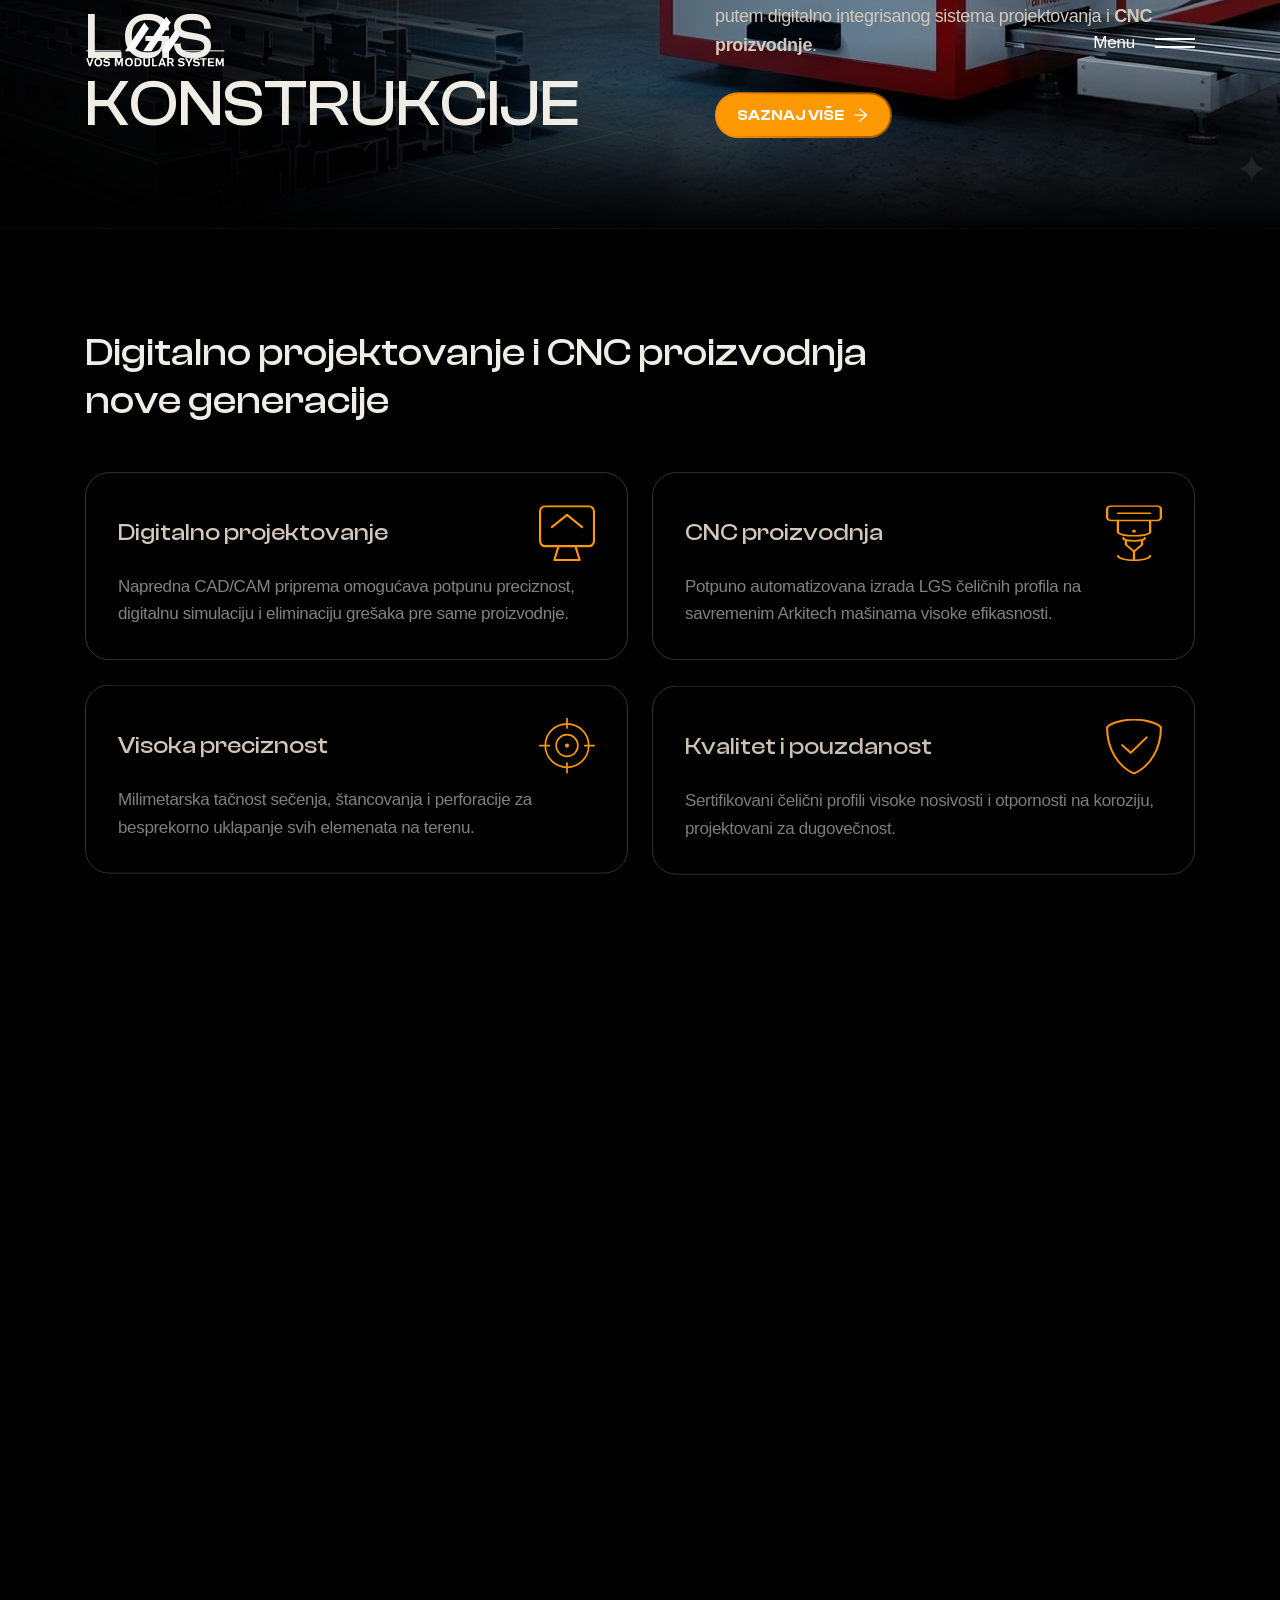
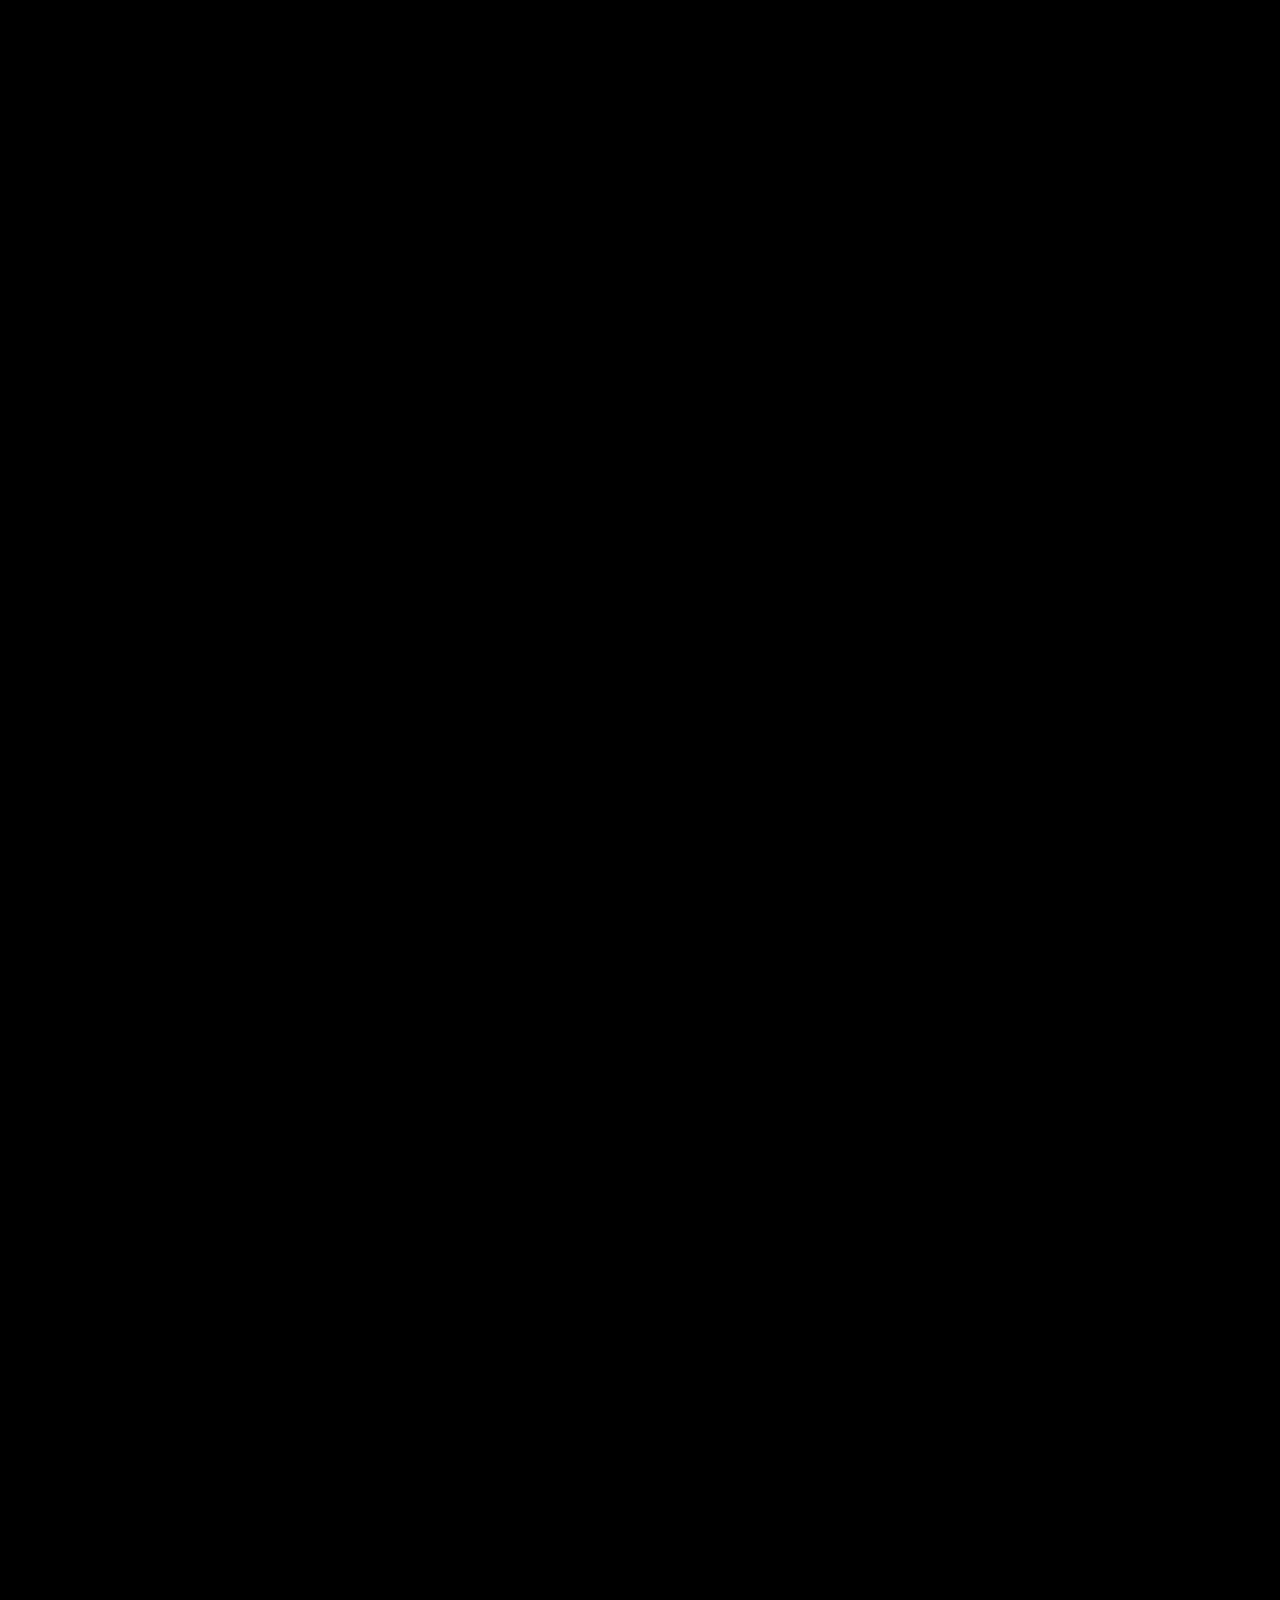
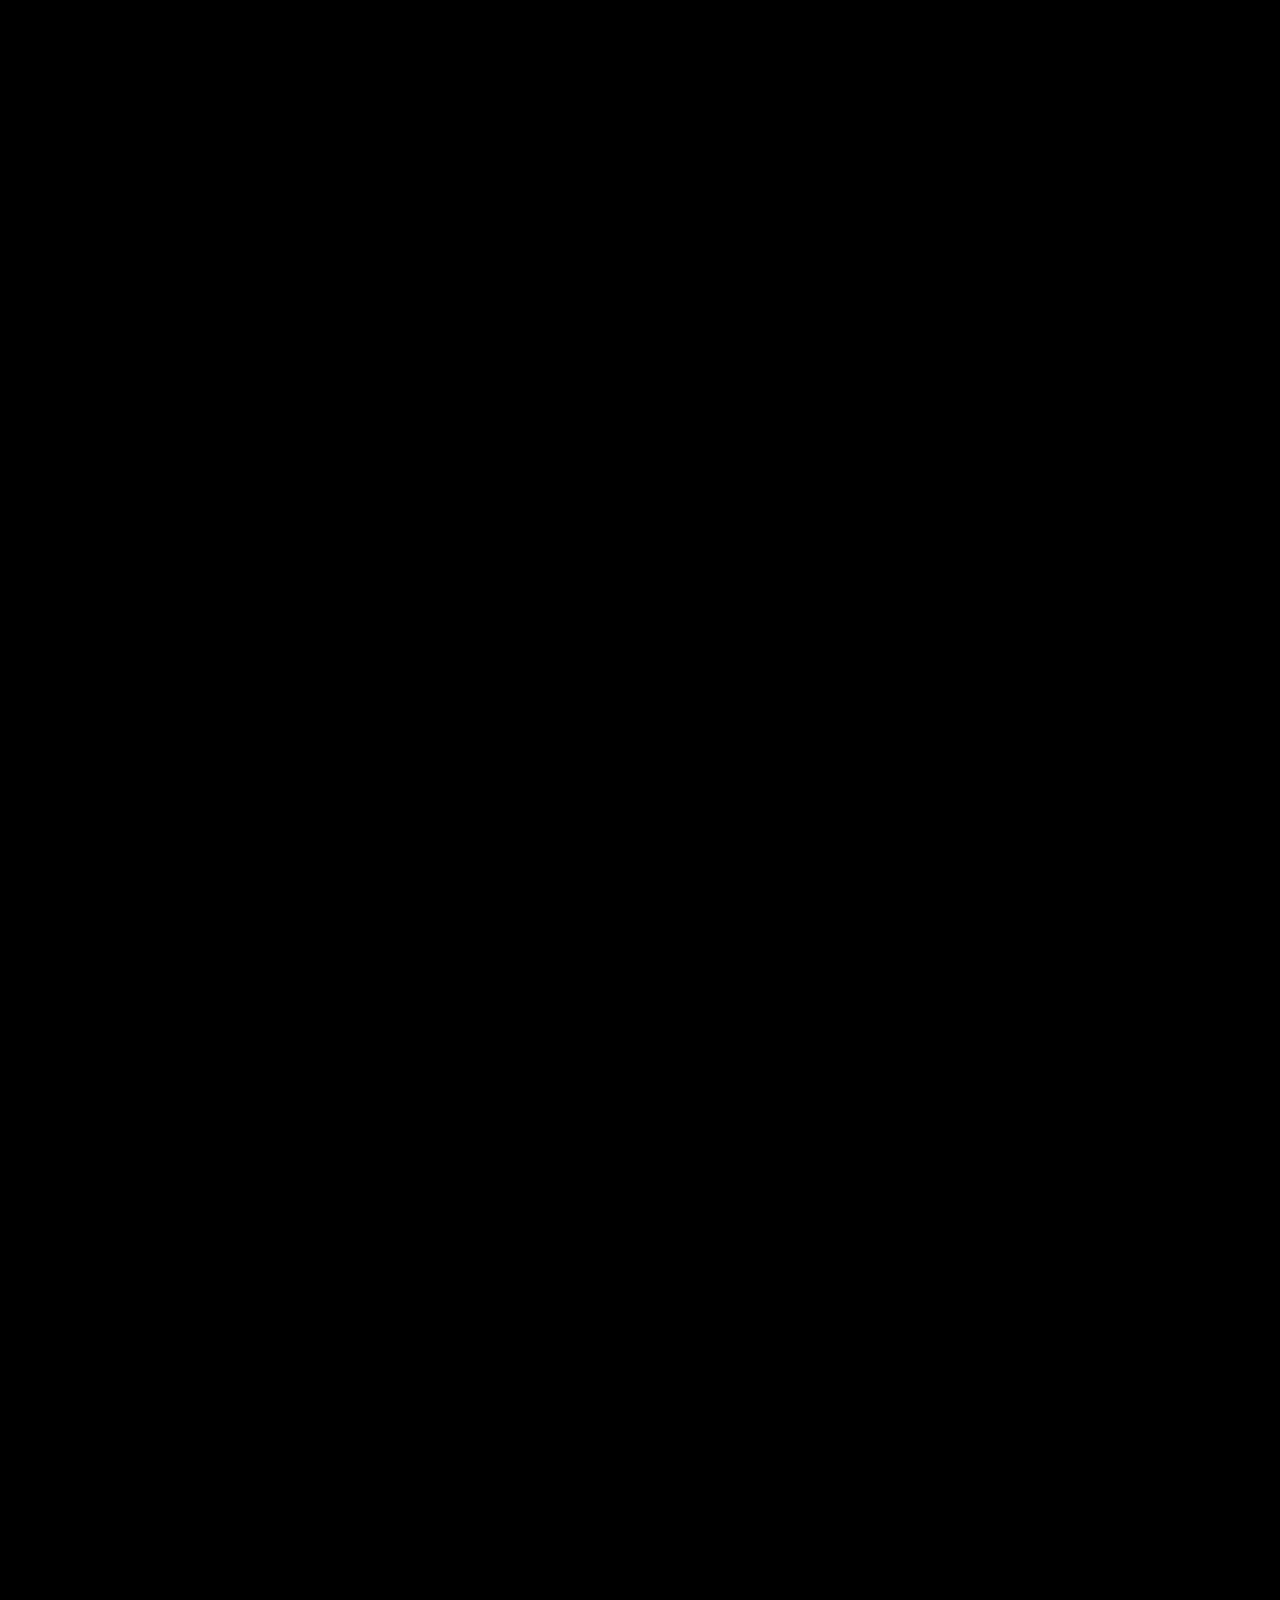
==== commit ef348262: "Match process section to Figma spec (frame color, gap, max-widths), swap benefits image, add hero bo" ====
--- a/lgs.html
+++ b/lgs.html
@@ -334,7 +334,7 @@
                             </div>
                             <div class="lgs2-gallery-col">
                                 <div class="lgs2-gallery-img">
-                                    <img src="images/lgs2-hero.jpg" alt="LGS proizvodnja">
+                                    <img src="images/lgs2-benefits.png" alt="Automatizovana CNC proizvodnja LGS profila">
                                 </div>
                             </div>
                         </div>
--- a/css/lgs.css
+++ b/css/lgs.css
@@ -12,7 +12,12 @@
   content: "";
   position: absolute;
   inset: 0;
-  background: linear-gradient(100deg, rgba(0, 0, 0, 0.95) 0%, rgba(0, 0, 0, 0.88) 22%, rgba(0, 0, 0, 0.55) 50%, rgba(0, 0, 0, 0.1) 82%);
+  /* Two overlays stacked: a bottom-edge fade to black (matches the Figma
+     hero render, strongest right behind the text/button) plus the existing
+     left-to-right diagonal darkening. */
+  background:
+    linear-gradient(to top, rgba(0, 0, 0, 0.95) 0%, rgba(0, 0, 0, 0) 25%),
+    linear-gradient(100deg, rgba(0, 0, 0, 0.95) 0%, rgba(0, 0, 0, 0.88) 22%, rgba(0, 0, 0, 0.55) 50%, rgba(0, 0, 0, 0.1) 82%);
 }
 .lgs2-hero-content {
   position: relative;
@@ -158,16 +163,17 @@
 /* Proces — sticky image, steps scroll past */
 .lgs2-process-row {
   display: flex;
-  gap: 60px;
+  gap: 80px;
   align-items: flex-start;
 }
 .lgs2-process-media {
   flex: 1 1 0;
   min-width: 0;
+  max-width: 880px;
   height: 560px;
   border-radius: 24px;
   overflow: hidden;
-  background: #171717;
+  background: #060606;
 }
 .lgs2-process-media-frame {
   position: absolute;
@@ -235,7 +241,7 @@
   font-size: 18px;
   line-height: 1.6;
   color: rgba(240, 237, 230, 0.55);
-  max-width: 520px;
+  max-width: 880px;
   margin: 0;
   transition: color 0.3s;
 }
@@ -285,7 +291,7 @@
   width: 100%;
   height: 100%;
   object-fit: cover;
-  object-position: 60% 45%;
+  object-position: center;
   display: block;
 }
 
@@ -355,7 +361,7 @@
     height: 220px;
     border-radius: 16px;
     overflow: hidden;
-    background: #171717;
+    background: #060606;
   }
   .lgs2-process-step-image img {
     width: 100%;
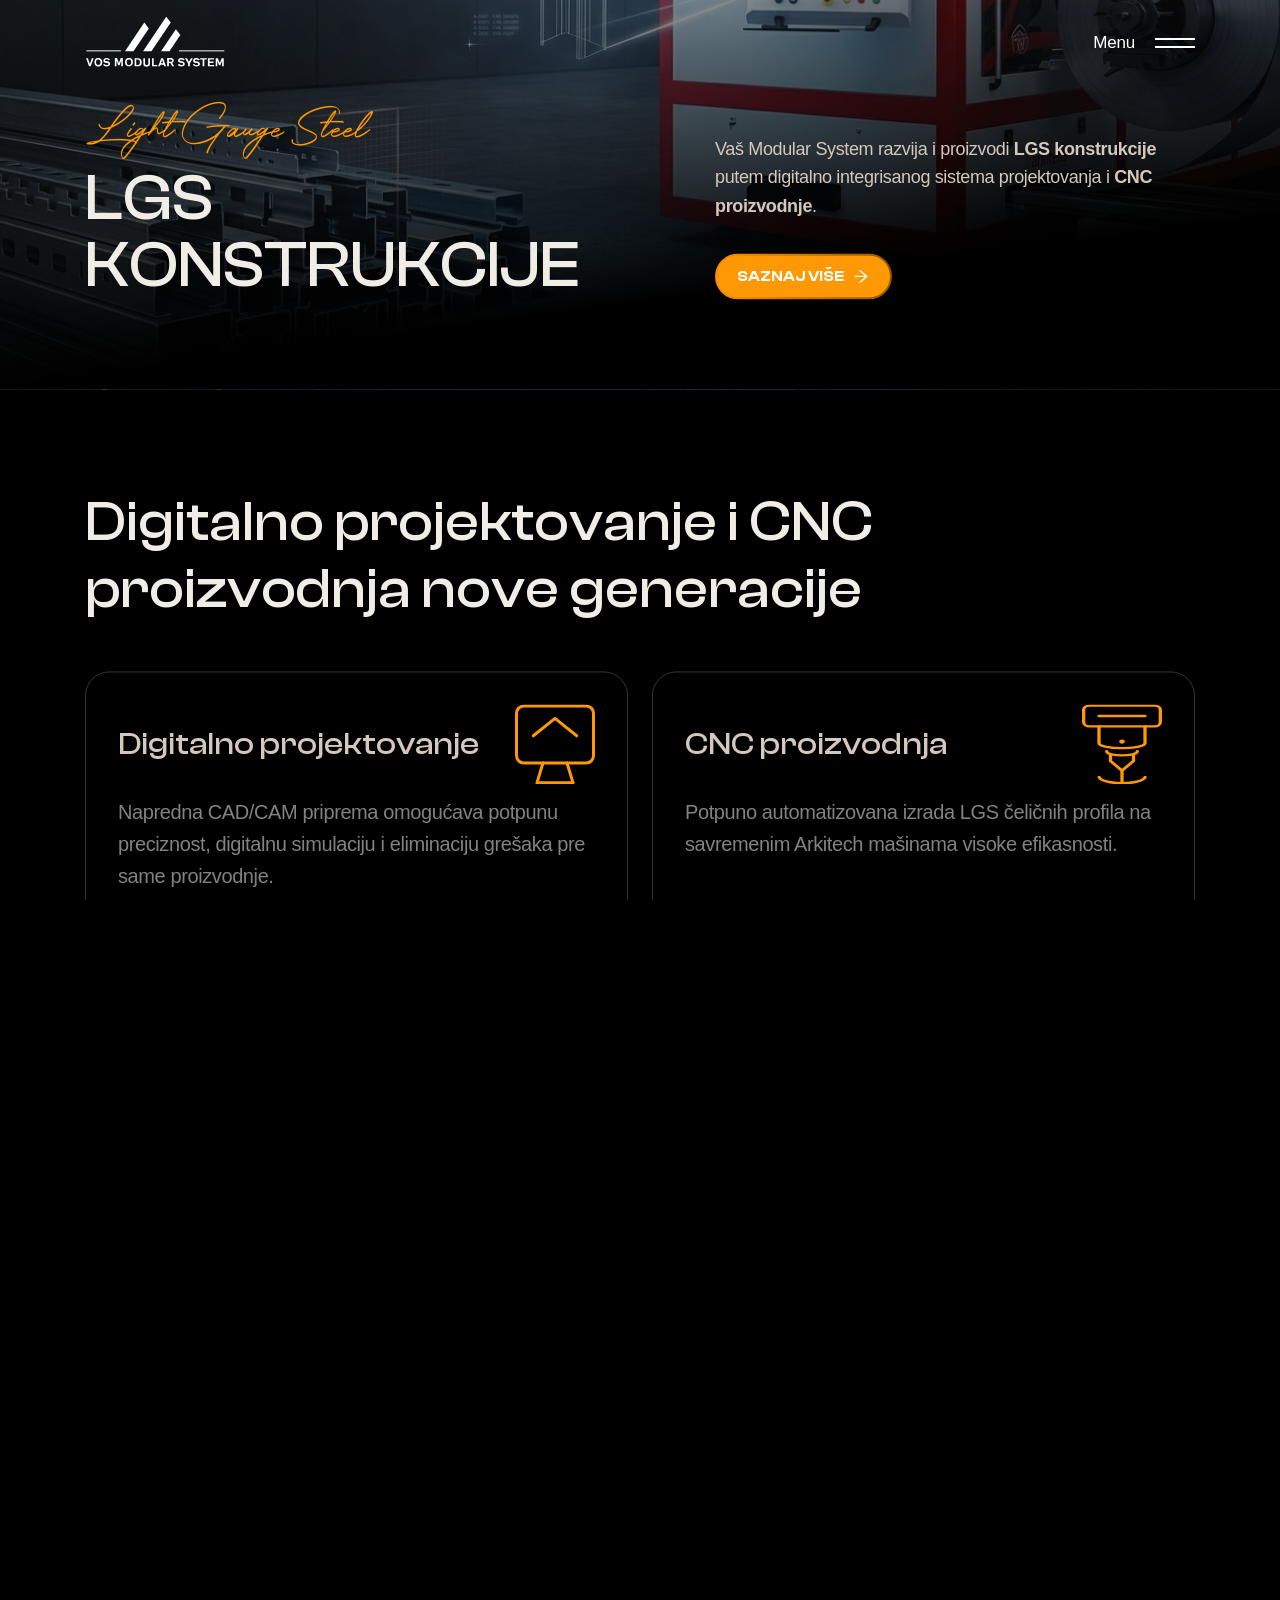
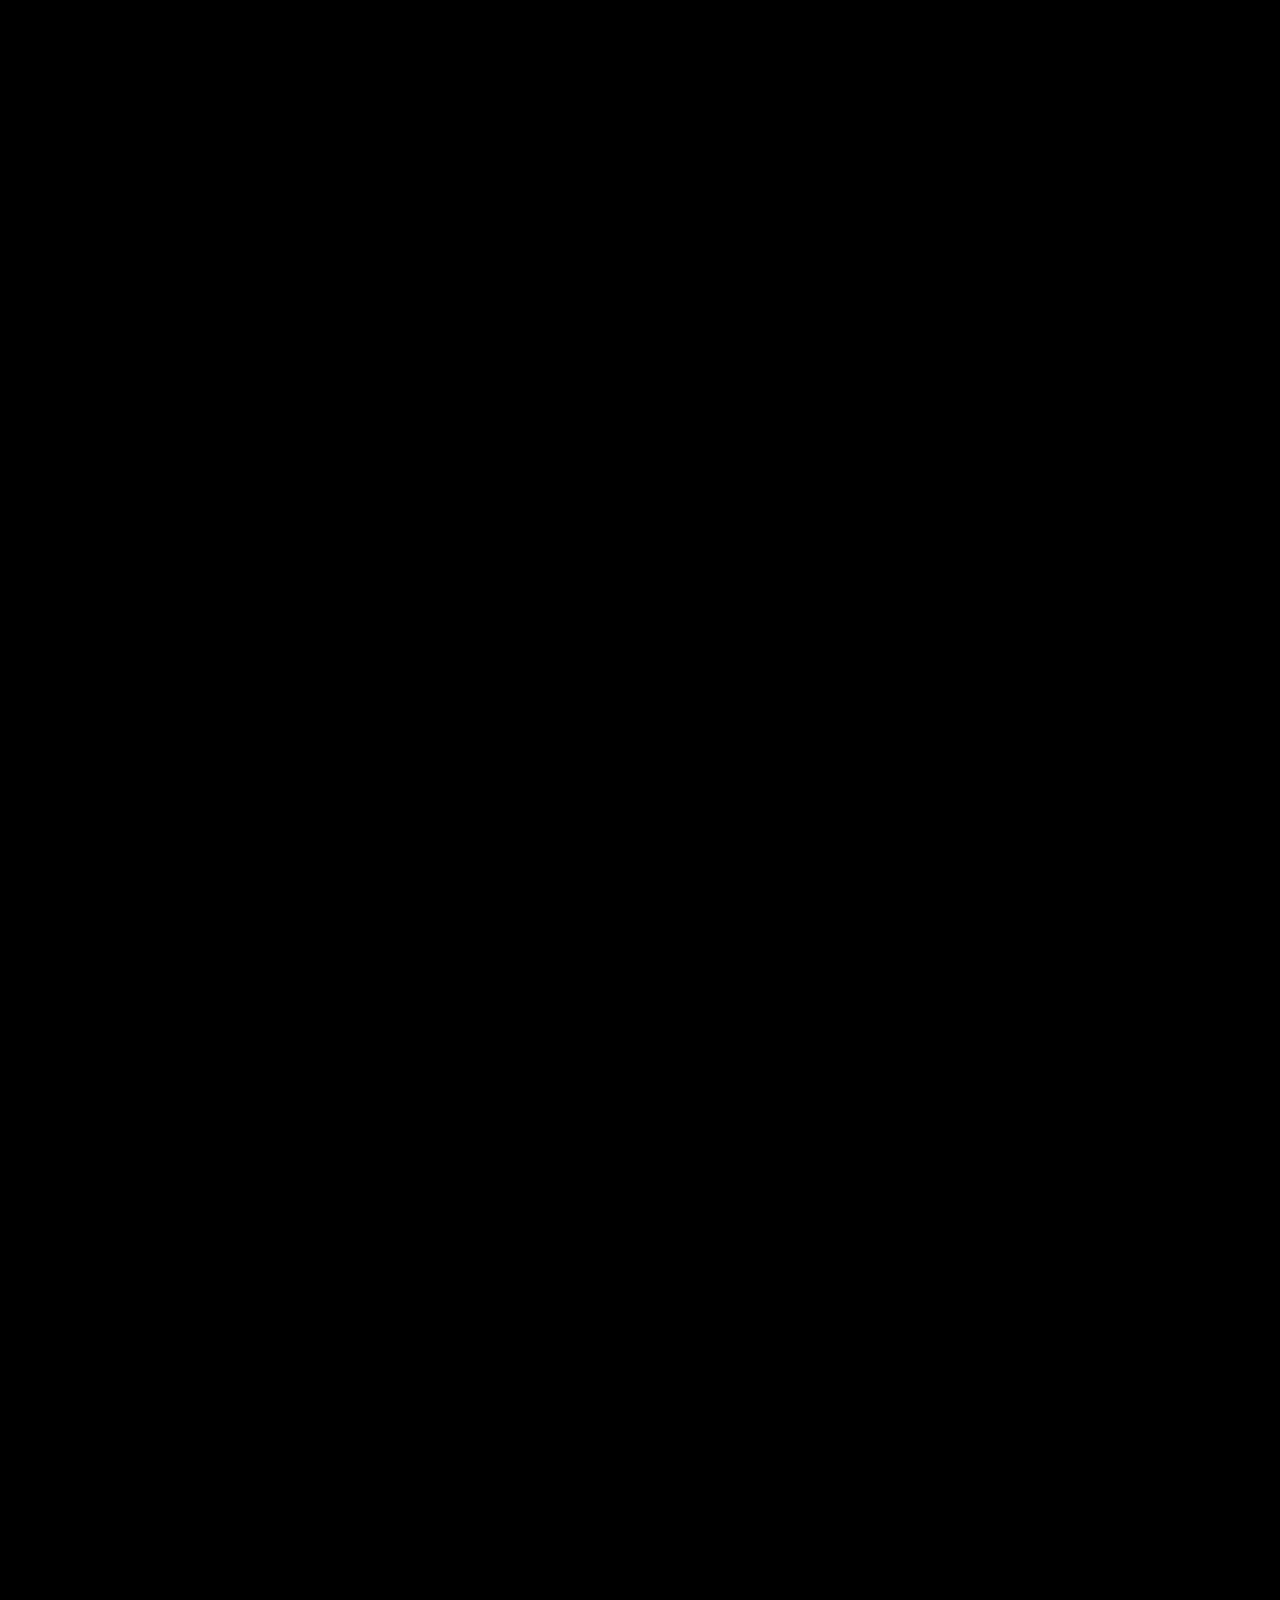
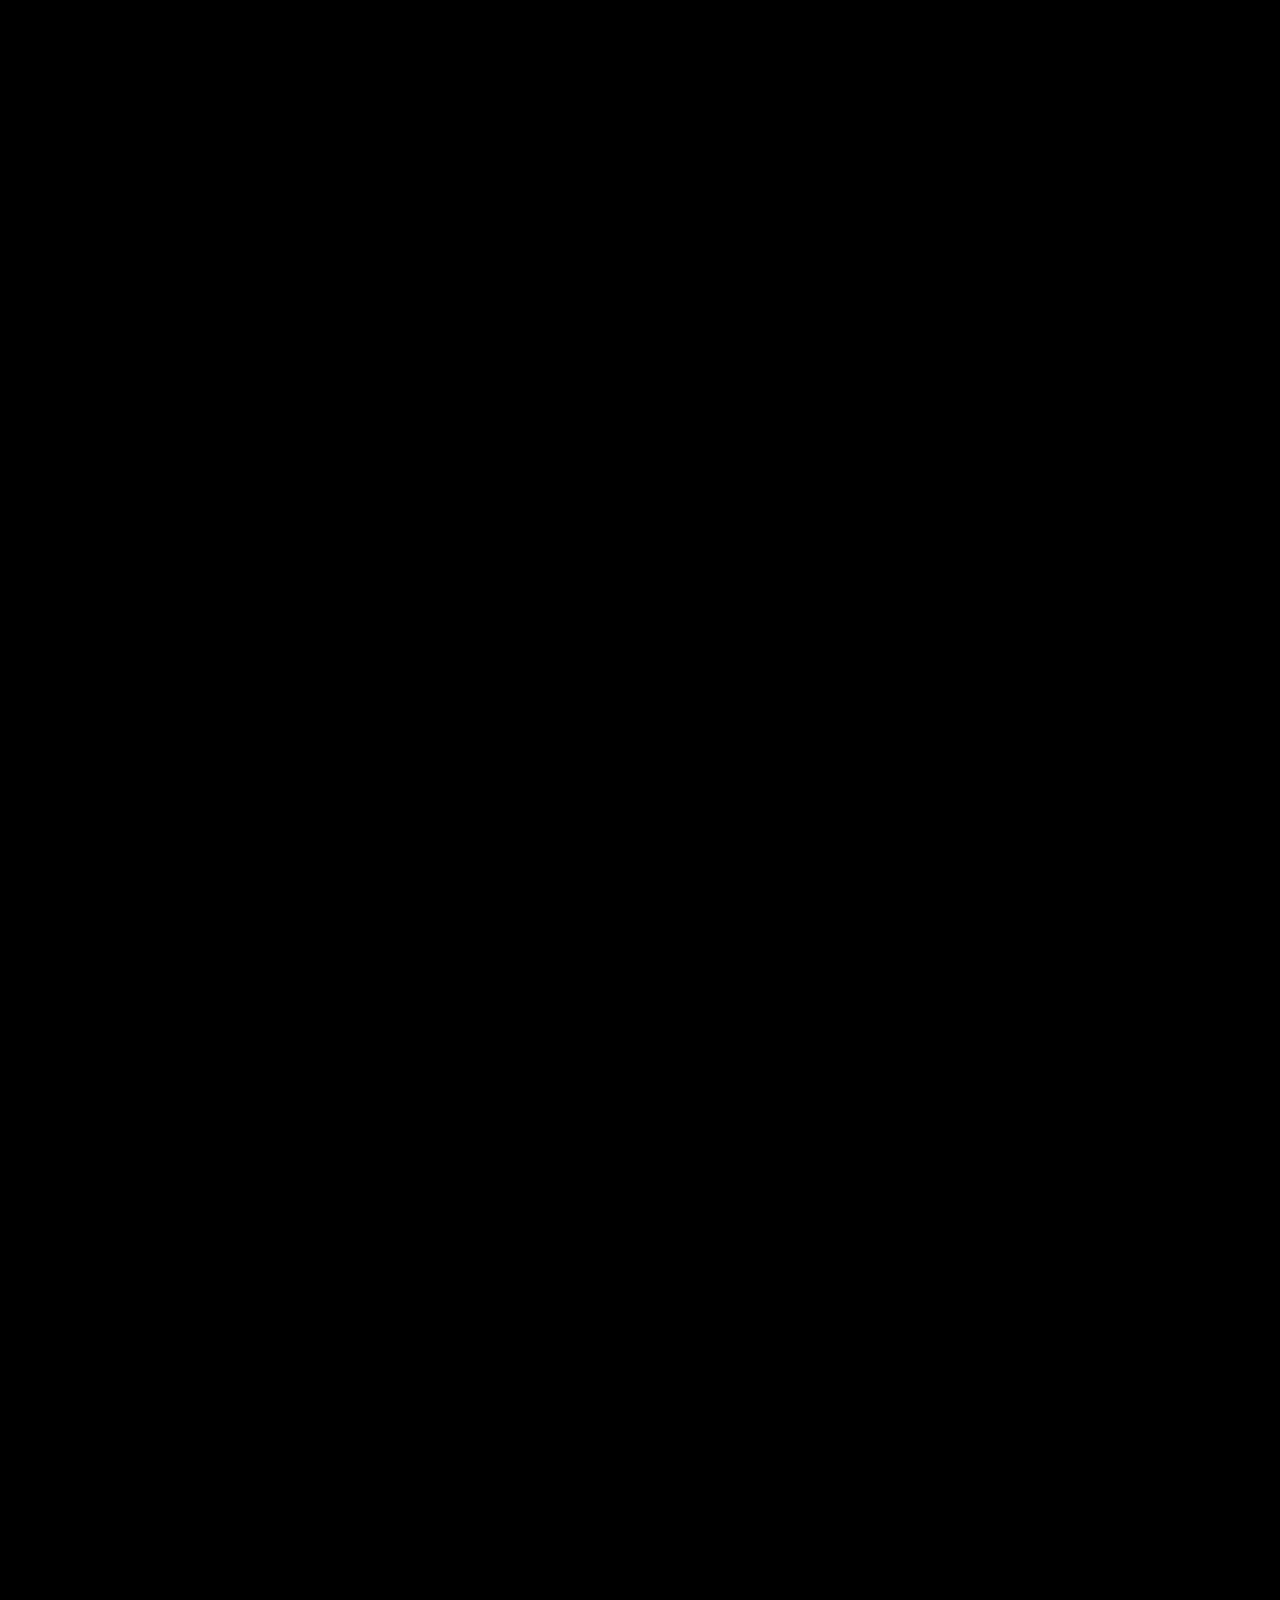
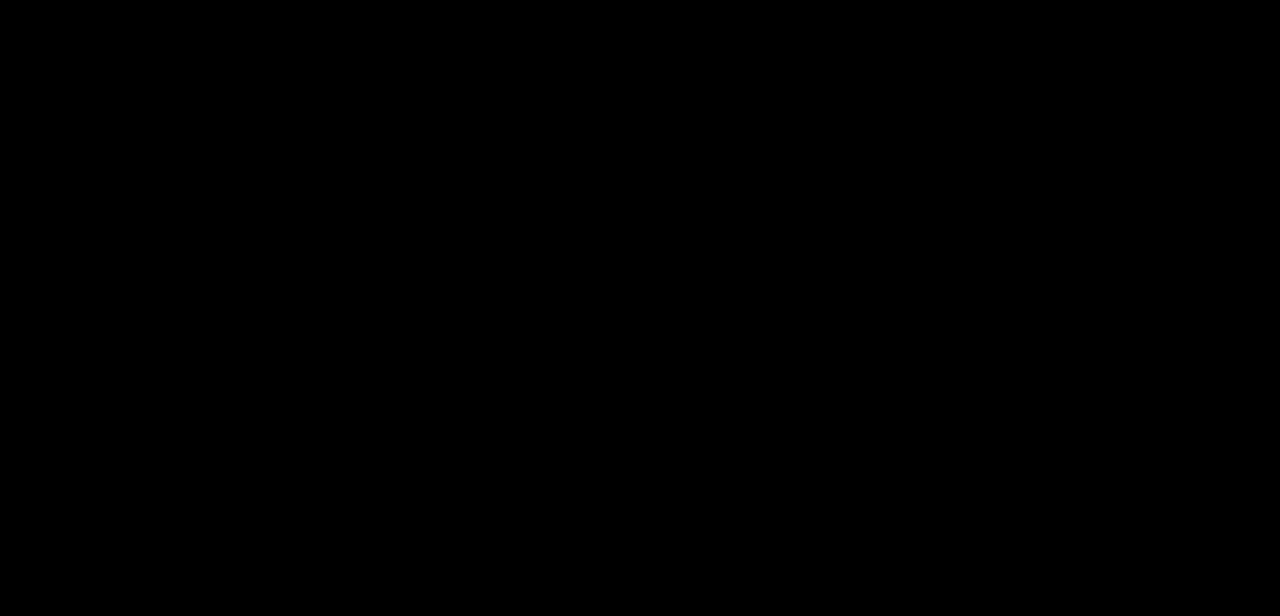
==== commit 2c9600ab: "Use exact Figma hero gradient, match intro heading/card typography and sizing to Figma, enlarge proc" ====
--- a/lgs.html
+++ b/lgs.html
@@ -243,7 +243,7 @@
                 <!-- intro / feature cards start -->
                 <div class="lgs2-section pt-100 pb-100" id="lgs2-intro">
                     <div class="container container-1750">
-                        <h2 class="lgs2-heading lgs2-reveal">Digitalno projektovanje i CNC proizvodnja nove generacije</h2>
+                        <h2 class="lgs2-heading lgs2-reveal">Digitalno projektovanje i CNC<br>proizvodnja nove generacije</h2>
                         <div class="lgs2-card-grid">
                             <div class="lgs2-card lgs2-reveal" data-delay=".1">
                                 <div class="lgs2-card-top">
--- a/css/lgs.css
+++ b/css/lgs.css
@@ -12,12 +12,9 @@
   content: "";
   position: absolute;
   inset: 0;
-  /* Two overlays stacked: a bottom-edge fade to black (matches the Figma
-     hero render, strongest right behind the text/button) plus the existing
-     left-to-right diagonal darkening. */
-  background:
-    linear-gradient(to top, rgba(0, 0, 0, 0.95) 0%, rgba(0, 0, 0, 0) 25%),
-    linear-gradient(100deg, rgba(0, 0, 0, 0.95) 0%, rgba(0, 0, 0, 0.88) 22%, rgba(0, 0, 0, 0.55) 50%, rgba(0, 0, 0, 0.1) 82%);
+  /* Exact gradient from the "Gradient" layer on the Figma hero (node
+     94:11634) — the only overlay it uses. */
+  background: linear-gradient(-7.69deg, rgb(0, 0, 0) 18.659%, rgba(118, 118, 128, 0.12) 70.061%);
 }
 .lgs2-hero-content {
   position: relative;
@@ -112,10 +109,10 @@
   font-family: var(--tp-ff-clash-medium);
   font-weight: 500;
   color: #f0ede6;
-  font-size: 40px;
+  font-size: 56px;
   line-height: 1.2;
   margin: 0 0 48px;
-  max-width: 820px;
+  max-width: 824px;
 }
 
 .lgs2-card-grid {
@@ -139,14 +136,14 @@
   font-family: var(--tp-ff-clash-medium);
   font-weight: 500;
   color: #d4c8bc;
-  font-size: 24px;
+  font-size: 32px;
   line-height: 1.25;
   margin: 0;
 }
 .lgs2-card-icon {
   flex-shrink: 0;
-  width: 56px;
-  height: 56px;
+  width: 80px;
+  height: 80px;
 }
 .lgs2-card-icon img {
   width: 100%;
@@ -154,7 +151,7 @@
 }
 .lgs2-card-desc {
   font-family: var(--tp-ff-body);
-  font-size: 17px;
+  font-size: 20px;
   line-height: 1.6;
   color: rgba(240, 237, 230, 0.55);
   margin: 0;
@@ -358,7 +355,13 @@
     align-items: center;
     justify-content: center;
     margin-top: 24px;
-    height: 220px;
+    /* Same proportions as the desktop sticky panel (max-width 880 / height
+       560) instead of a small fixed height, so the image stays large at
+       every width under 1200px rather than shrinking to a thumbnail. */
+    width: 100%;
+    max-width: 880px;
+    aspect-ratio: 880 / 560;
+    height: auto;
     border-radius: 16px;
     overflow: hidden;
     background: #060606;
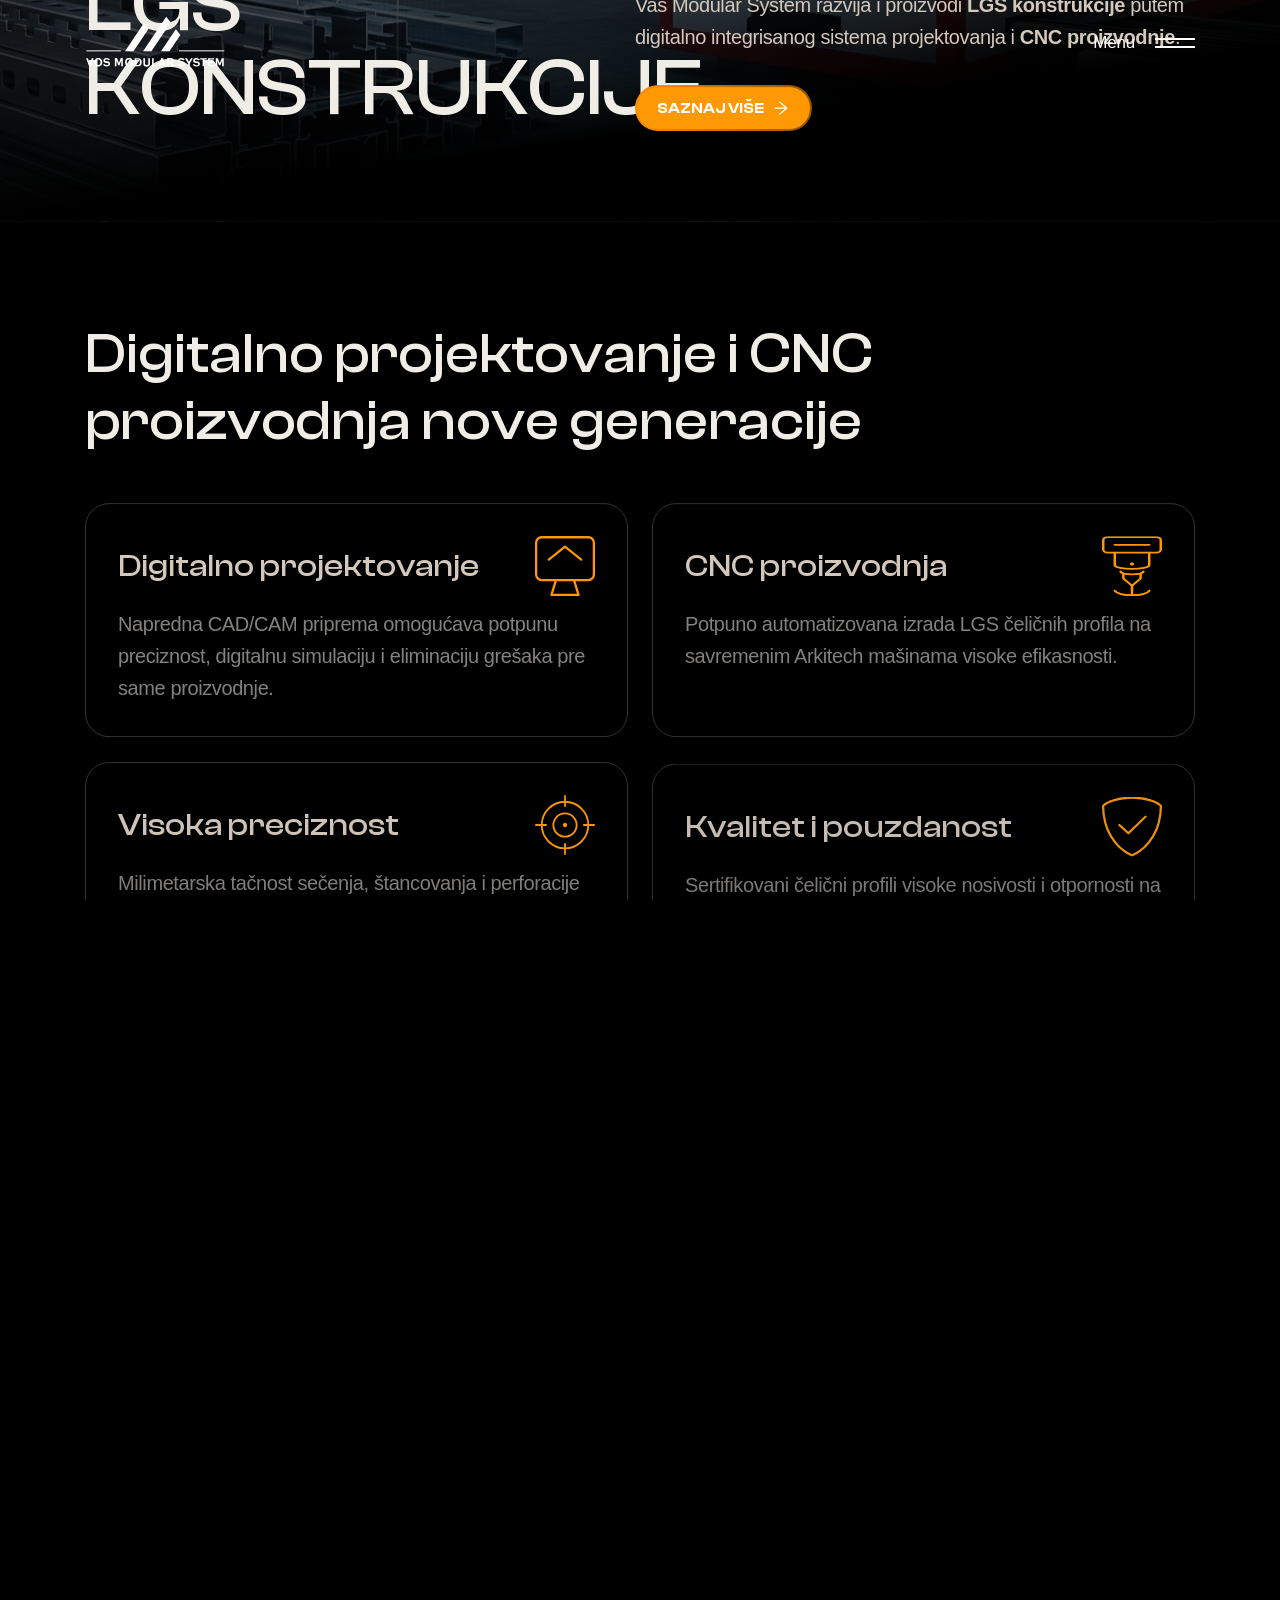
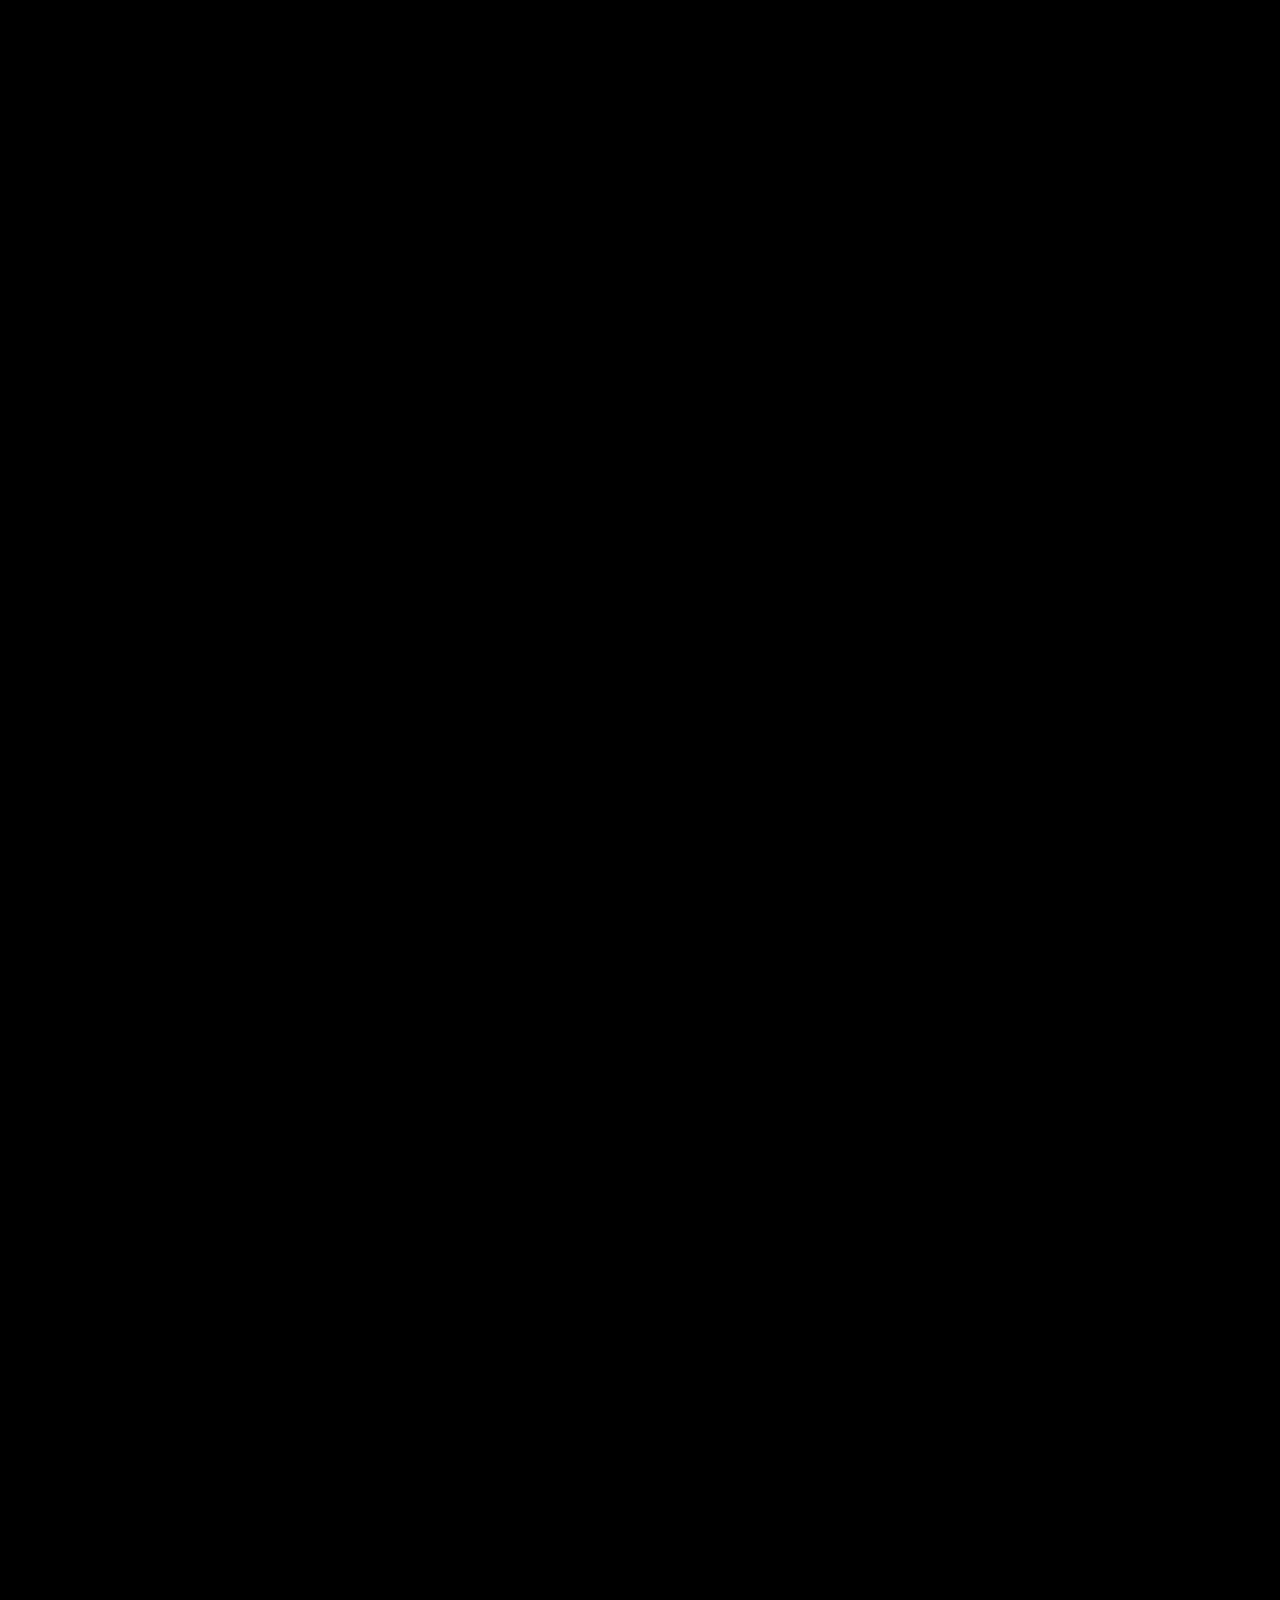
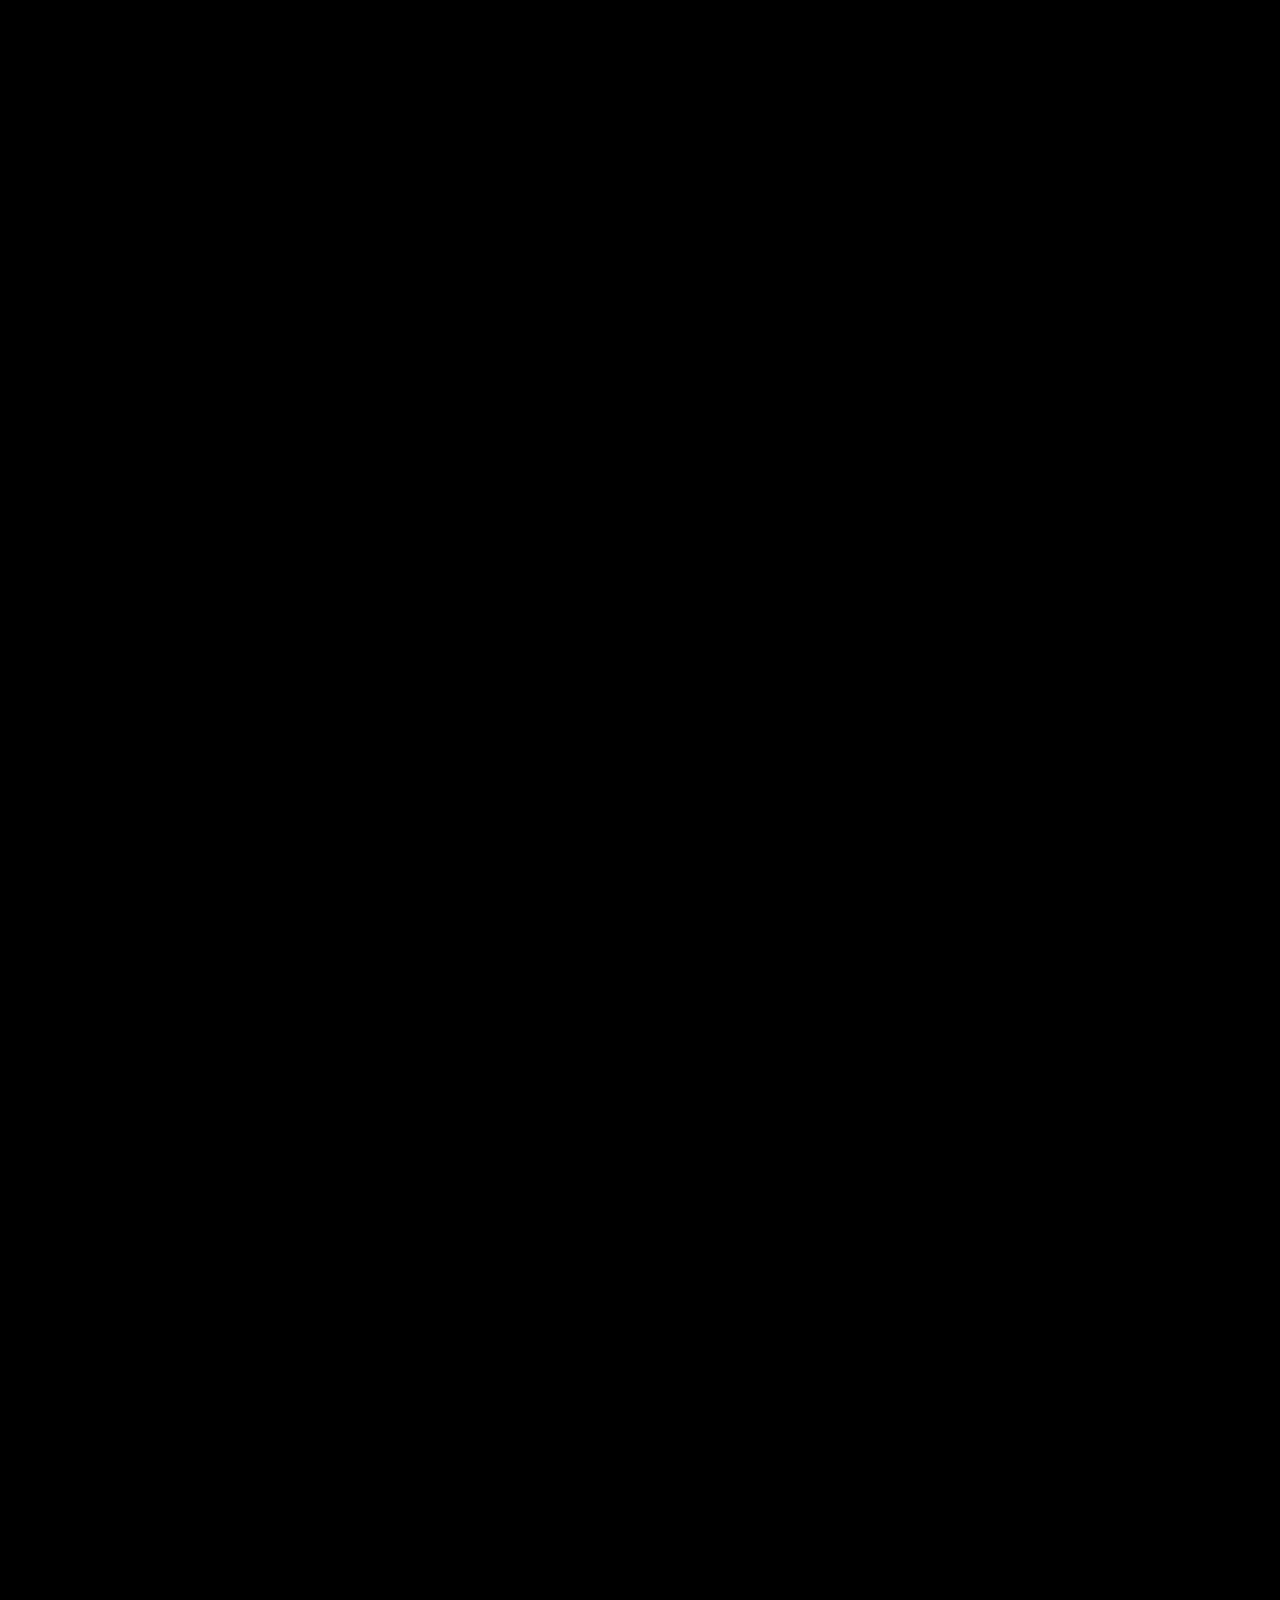
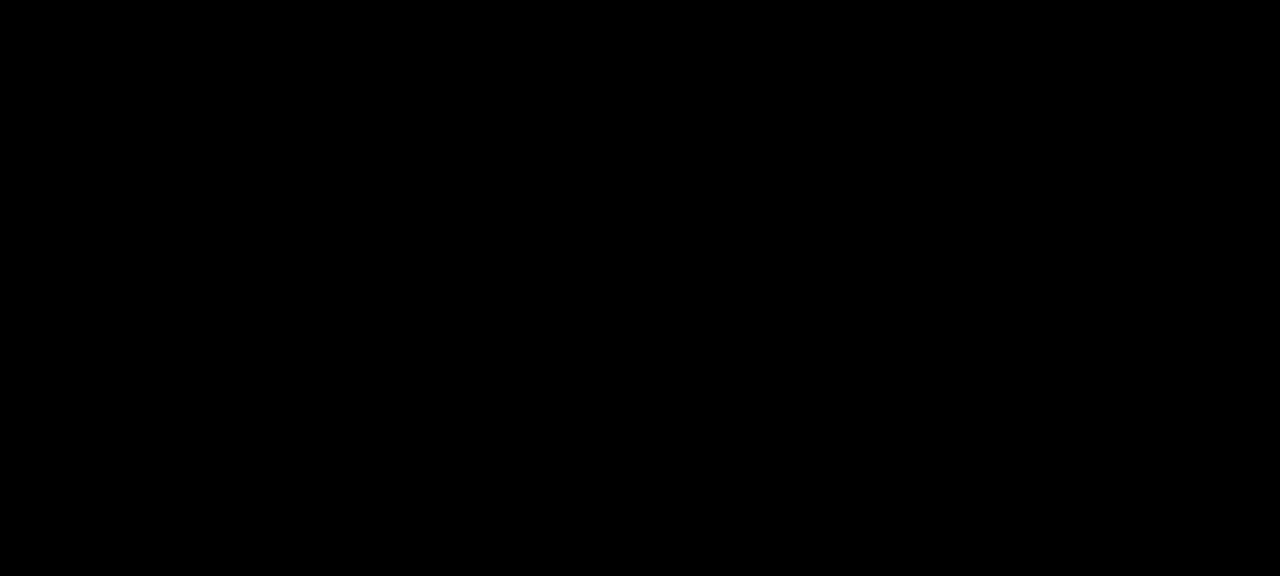
==== commit 8214ca7c: "Fix 4th process image sometimes never activating on shorter screens (e.g. MacBook Air) — the last st" ====
--- a/lgs.html
+++ b/lgs.html
@@ -489,16 +489,21 @@
 
         // Step activation runs through ScrollTrigger too (not
         // IntersectionObserver) — the same engine already tracking this
-        // page's GSAP-driven scroll position for the pin above. The last
-        // step's own end matches the pin's end above (both target the
-        // image's visual center) so the highlighted text and the pin
-        // release together, right where the text sits centered on the image.
-        steps.forEach(function (step, i) {
-          var isLast = i === steps.length - 1;
+        // page's GSAP-driven scroll position for the pin above. Every step
+        // uses the same percentage-based start/end (a viewport-relative
+        // window that scales with the step's own height), so each one gets
+        // a comfortably wide activation range. The last step used to end at
+        // the pin's exact pixel-based release point instead — a window that
+        // shrinks as viewport height drops (only ~12px tall on a 720px-tall
+        // screen, e.g. a MacBook Air), narrow enough that a normal scroll
+        // could skip over it entirely and leave the 4th image never marked
+        // active. Decoupling it from the pin's timing fixes that; the pin
+        // itself still releases at the precise pixel position separately.
+        steps.forEach(function (step) {
           ScrollTrigger.create({
             trigger: step,
             start: 'top ' + SWAP_LINE,
-            end: isLast ? 'center ' + MEDIA_CENTER_PX + 'px' : 'bottom ' + SWAP_LINE,
+            end: 'bottom ' + SWAP_LINE,
             onToggle: function (self) {
               if (self.isActive) setActive(step.getAttribute('data-step'));
             },
--- a/css/lgs.css
+++ b/css/lgs.css
@@ -46,12 +46,12 @@
   font-weight: 500;
   color: #f0ede6;
   text-transform: uppercase;
-  font-size: 64px;
+  font-size: 80px;
   line-height: 1.05;
   margin: 0.5rem 0 0;
 }
 .lgs2-hero-side {
-  flex: 0 0 480px;
+  flex: 0 0 560px;
   display: flex;
   flex-direction: column;
   align-items: flex-start;
@@ -59,7 +59,8 @@
 }
 .lgs2-hero-desc {
   font-family: var(--tp-ff-body);
-  font-size: 18px;
+  font-size: 20px;
+  font-weight: 400;
   line-height: 1.6;
   color: #d4c8bc;
   margin: 0;
@@ -142,8 +143,8 @@
 }
 .lgs2-card-icon {
   flex-shrink: 0;
-  width: 80px;
-  height: 80px;
+  width: 60px;
+  height: 60px;
 }
 .lgs2-card-icon img {
   width: 100%;
@@ -255,6 +256,12 @@
 .lgs2-gallery-col {
   flex: 1 1 0;
   min-width: 0;
+}
+.lgs2-gallery-col:first-child {
+  max-width: 870px;
+}
+.lgs2-gallery-col:last-child {
+  max-width: 800px;
 }
 .lgs2-check-list {
   list-style: none;
